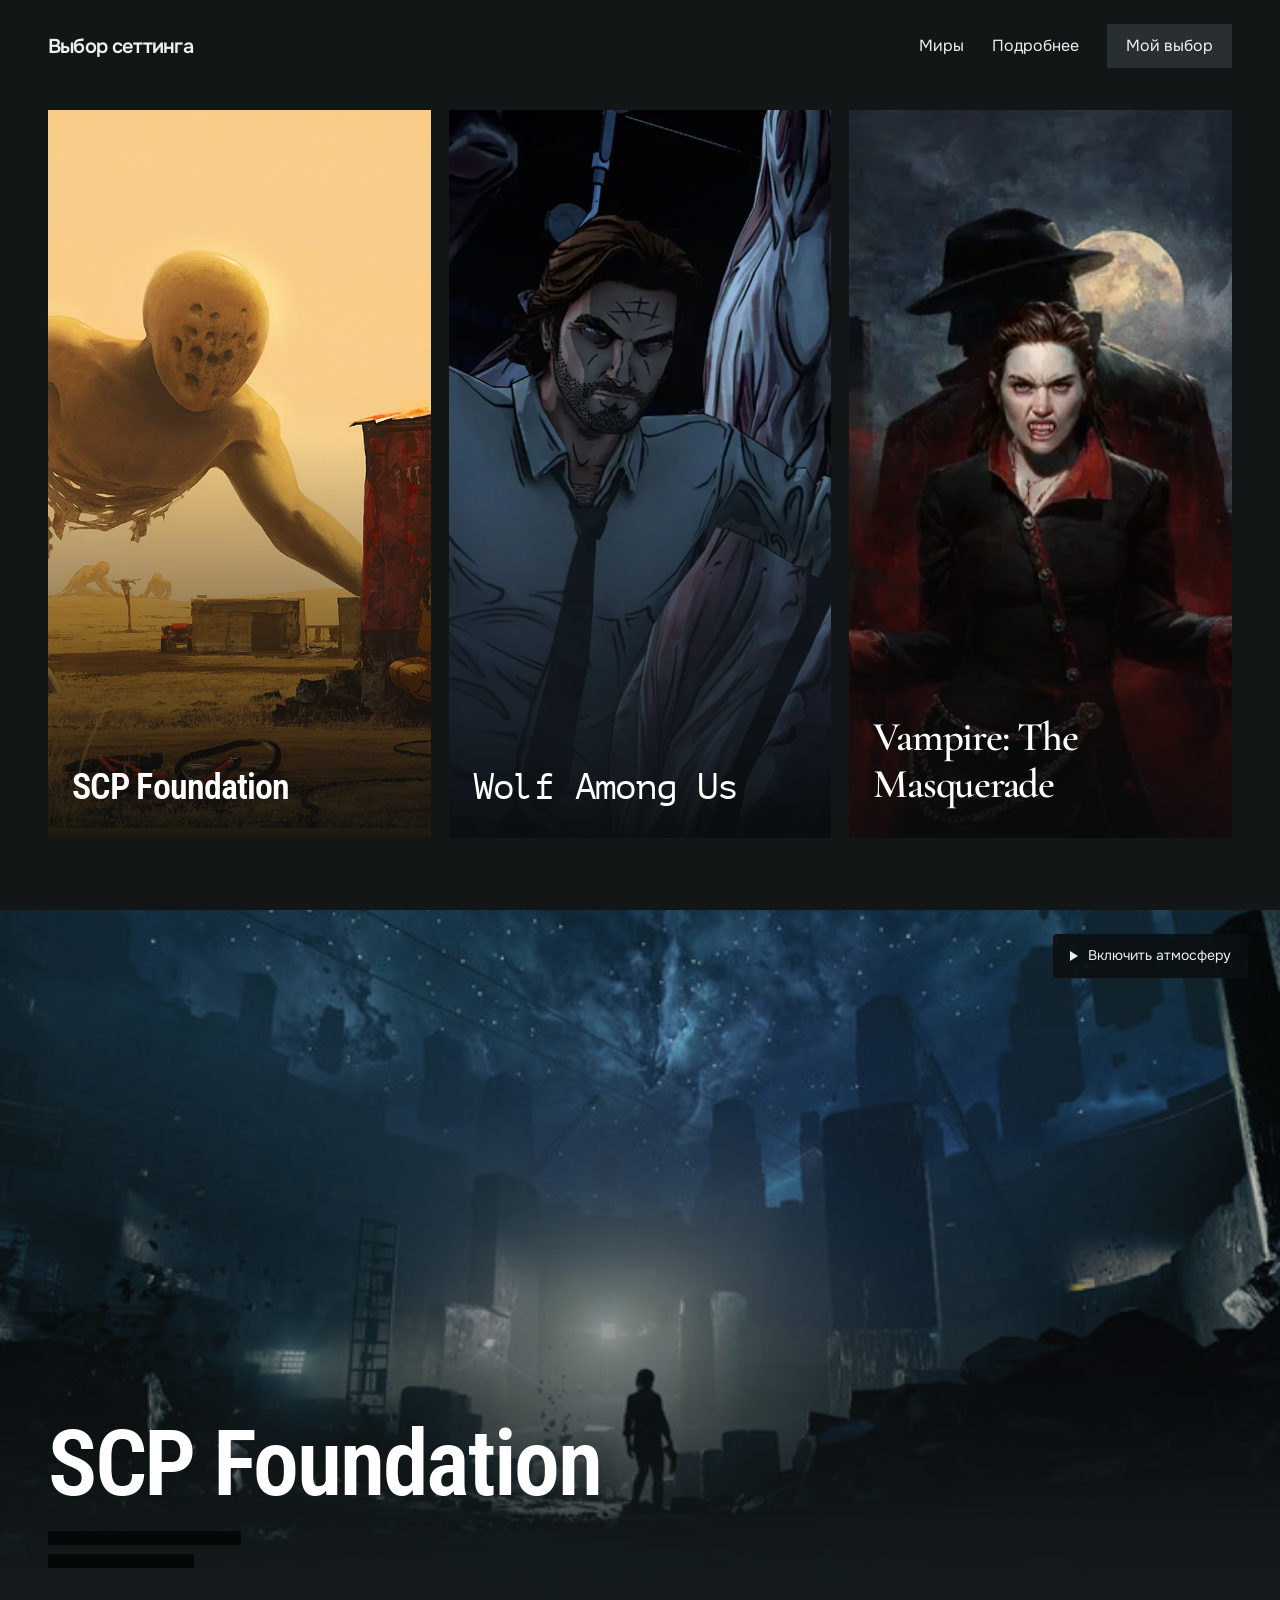
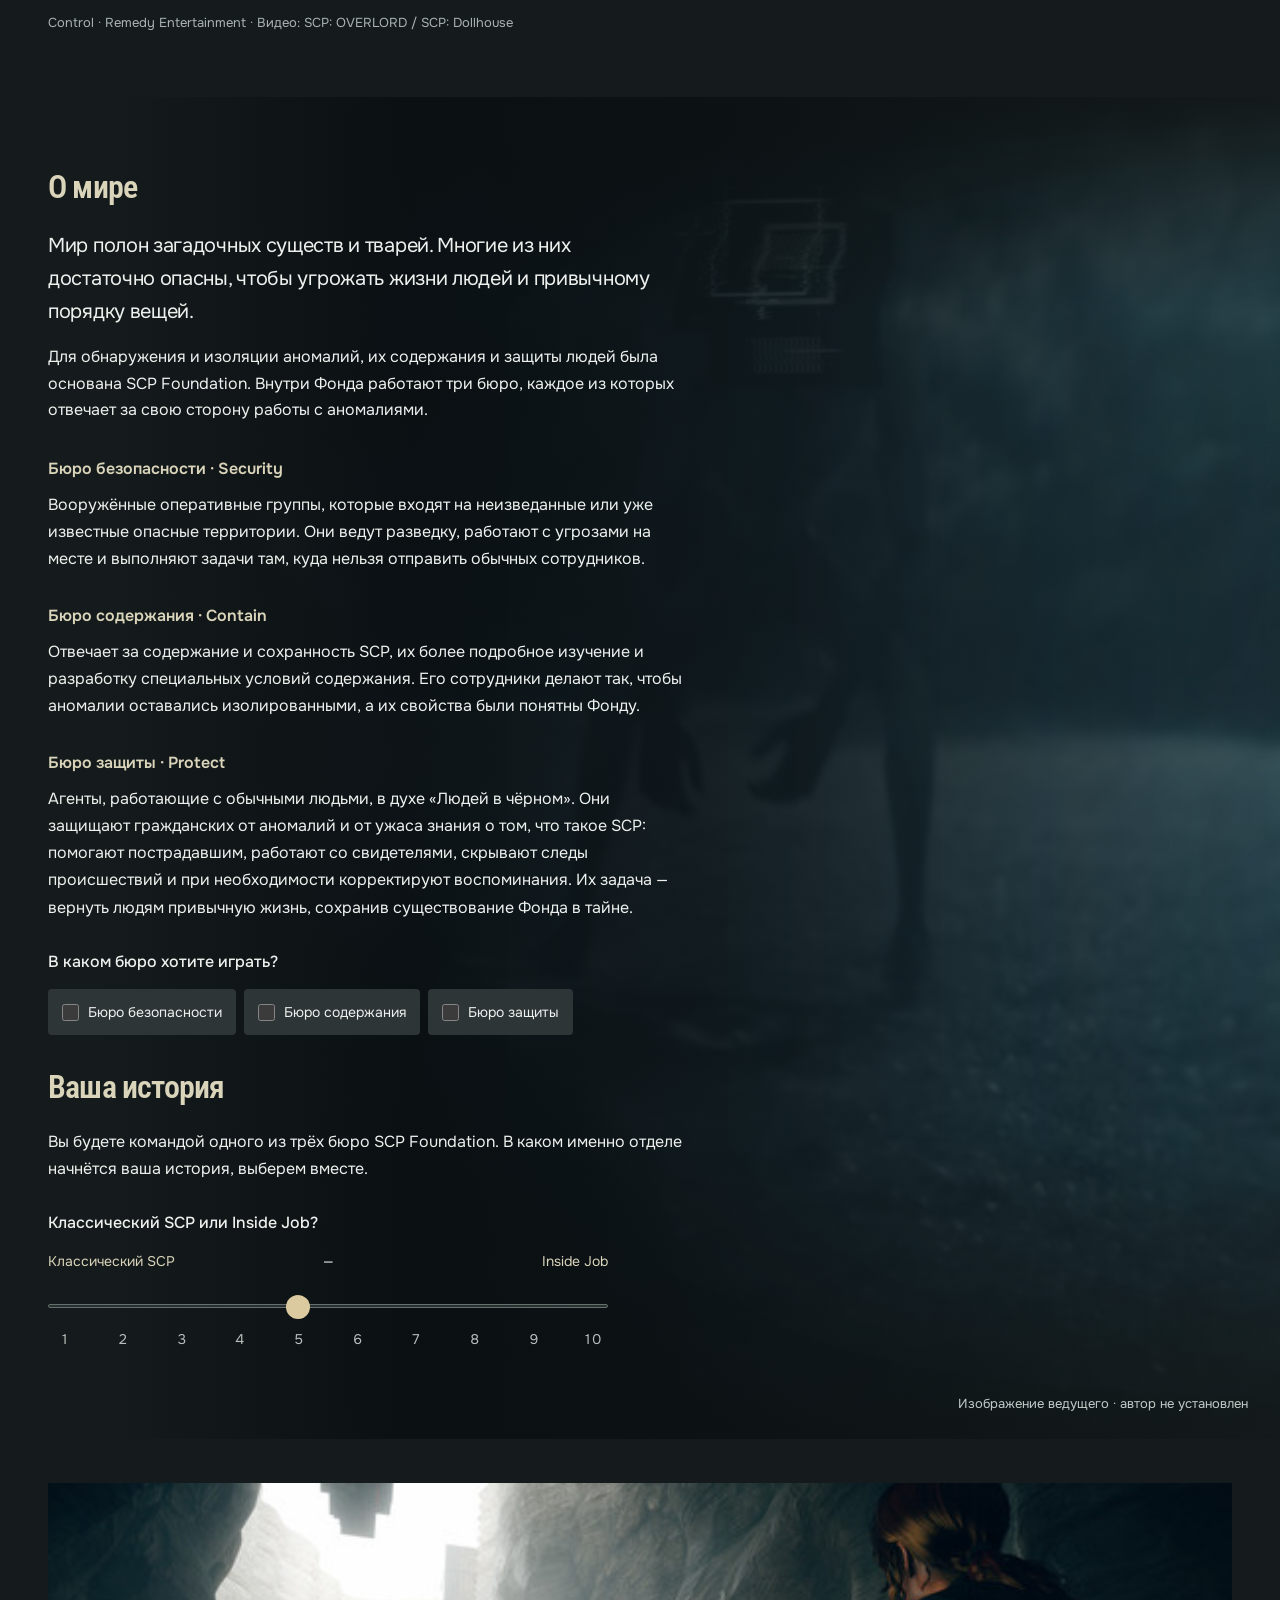
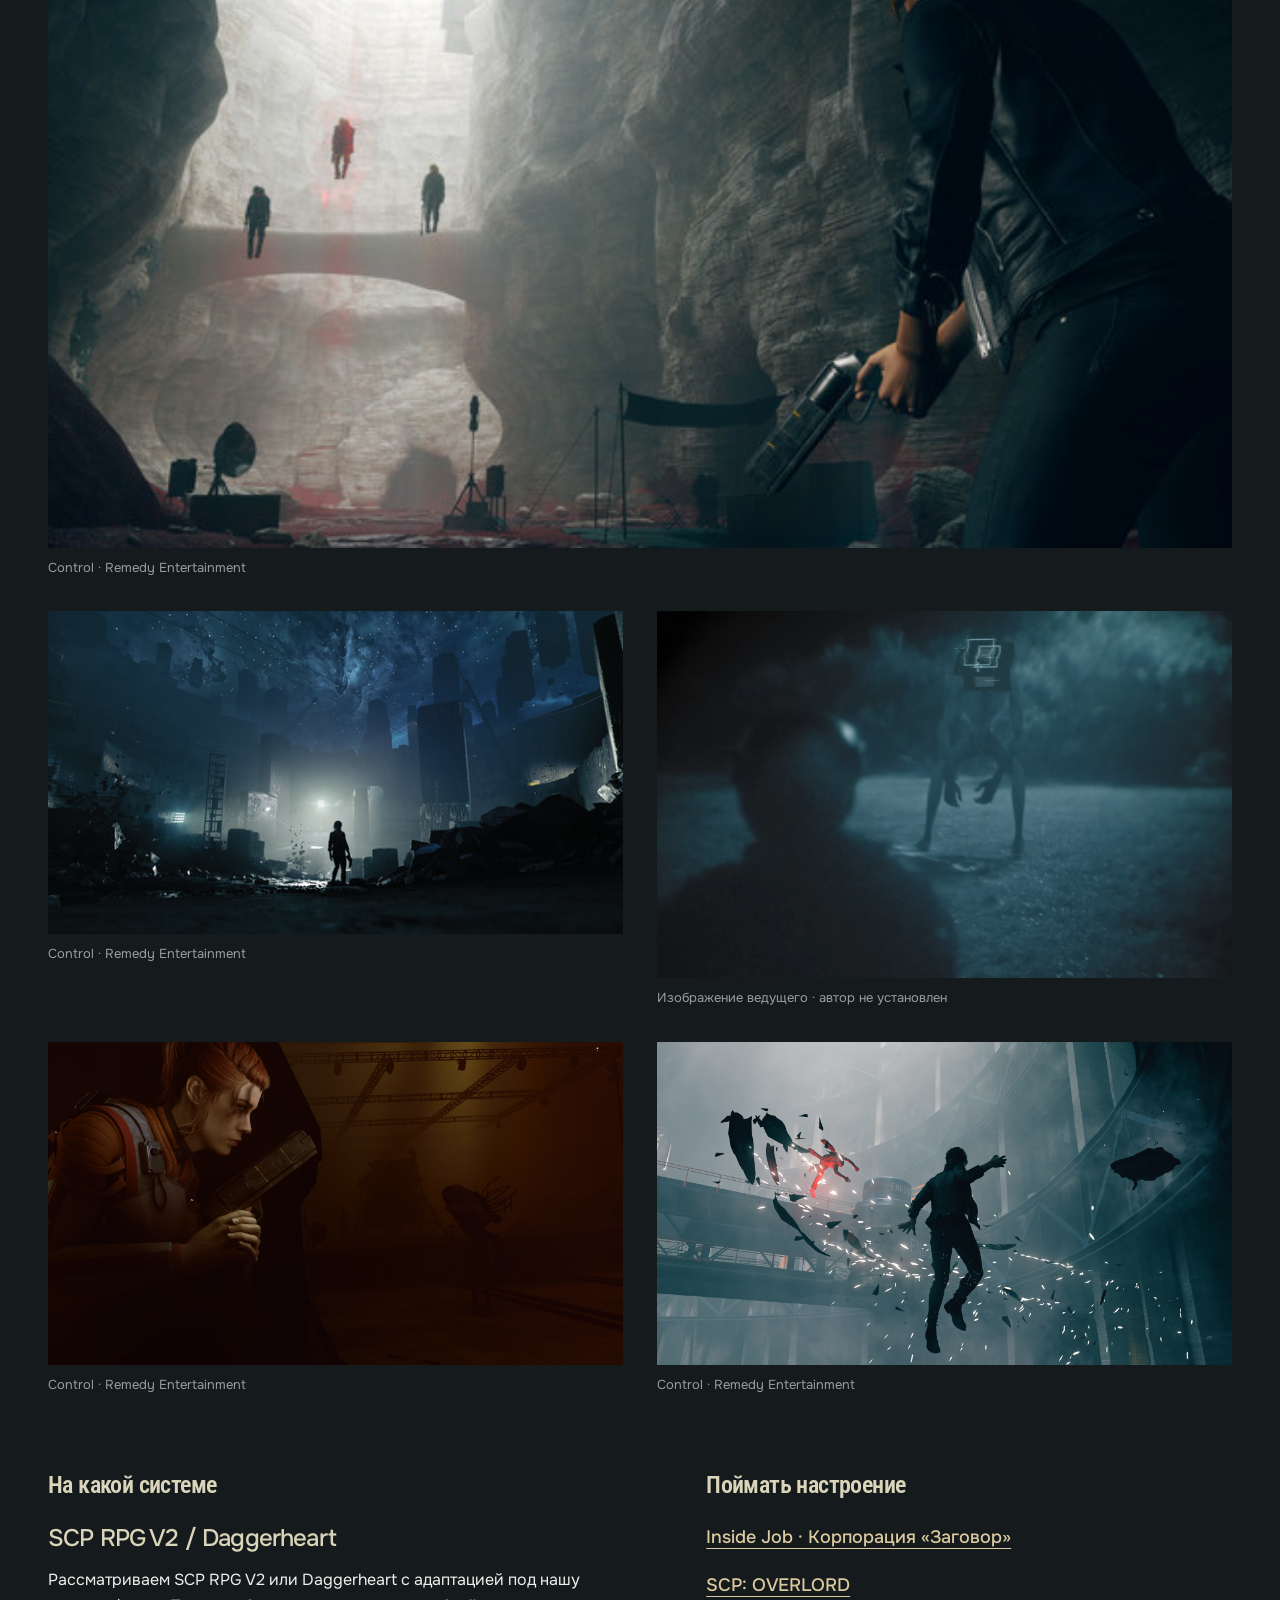
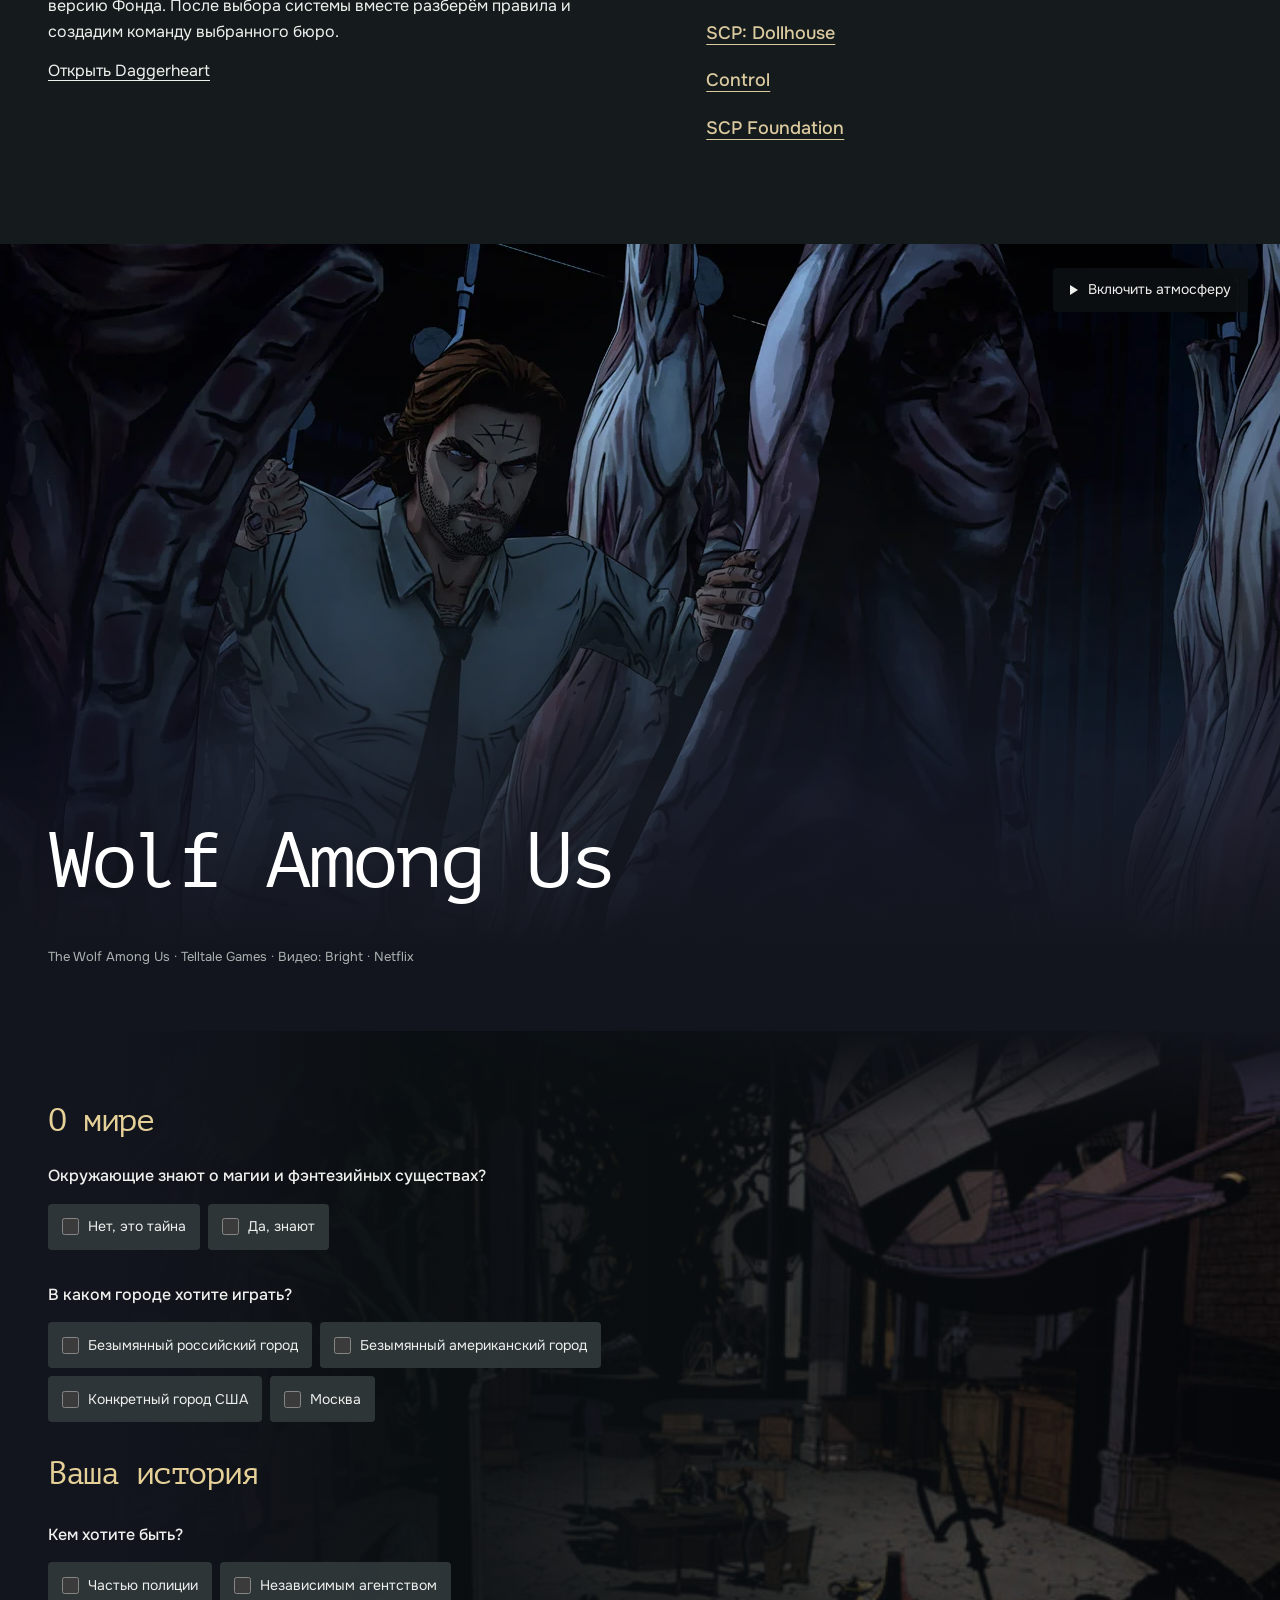
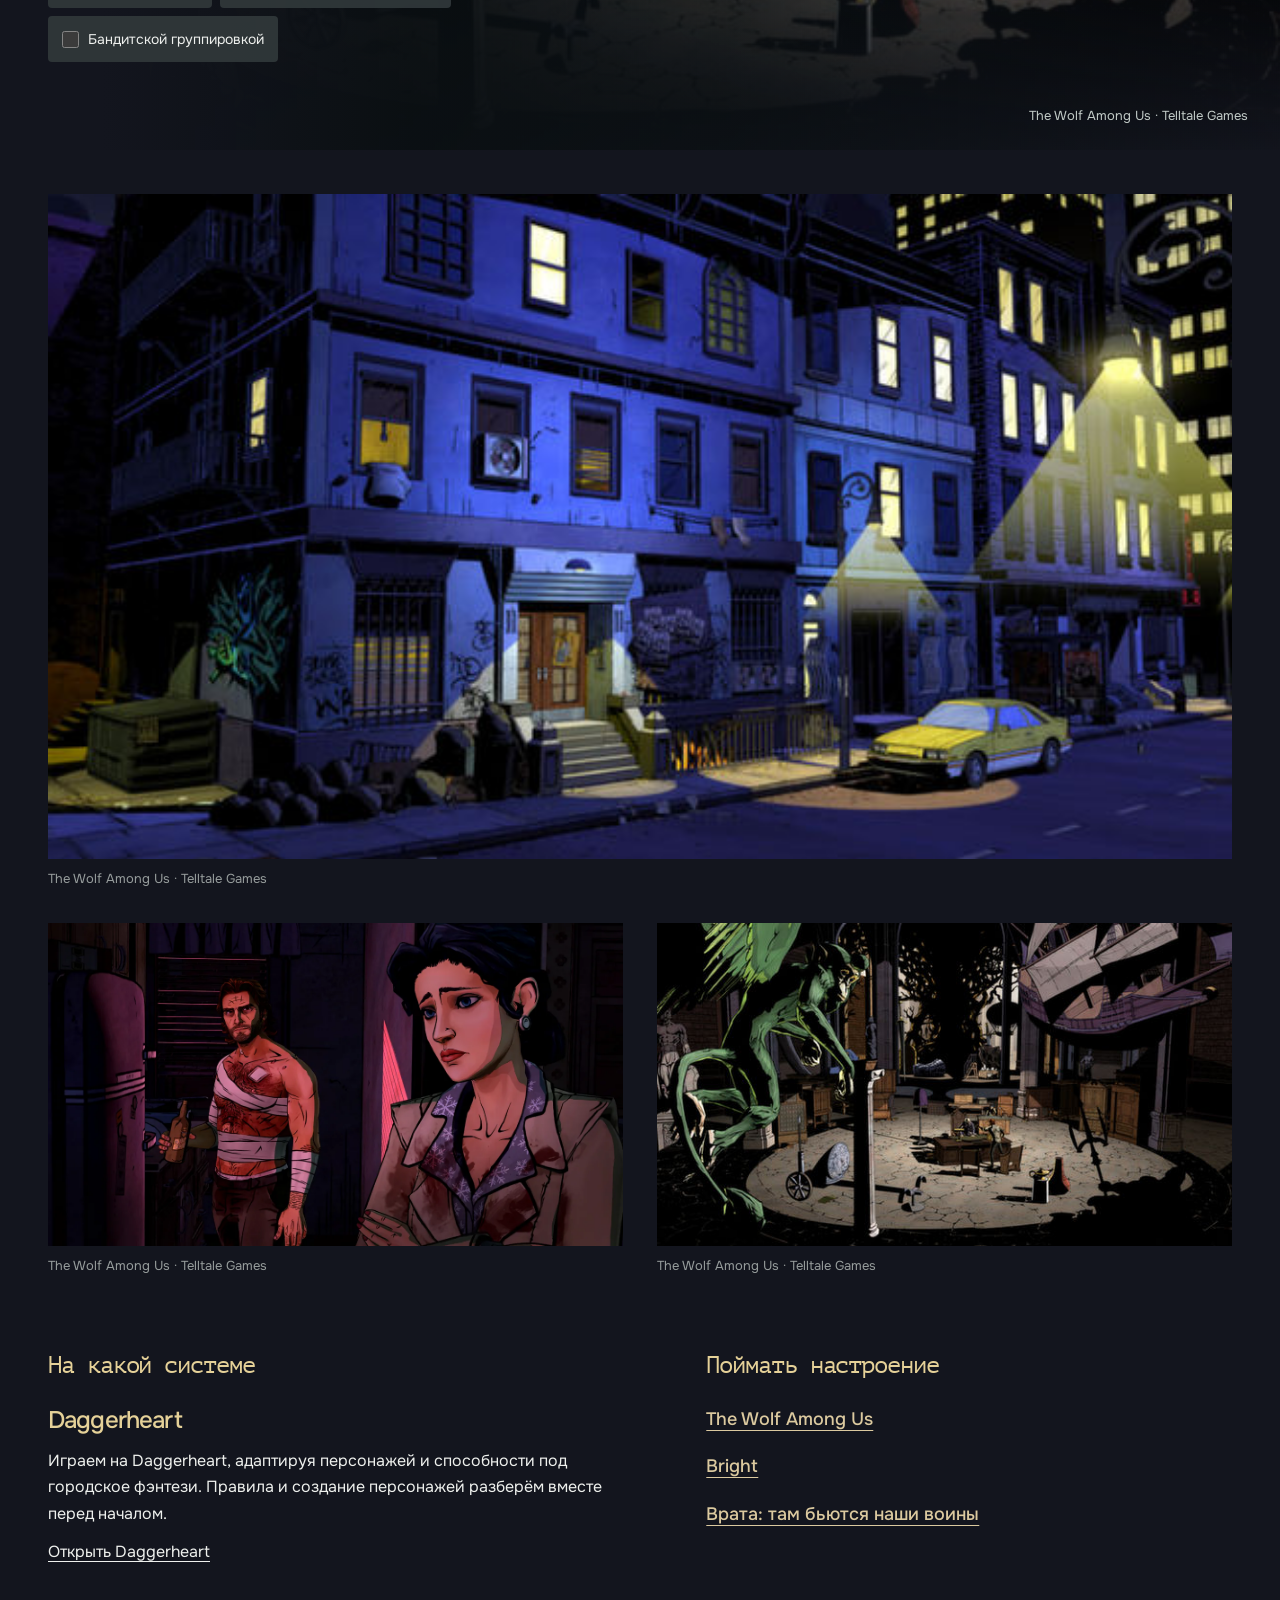
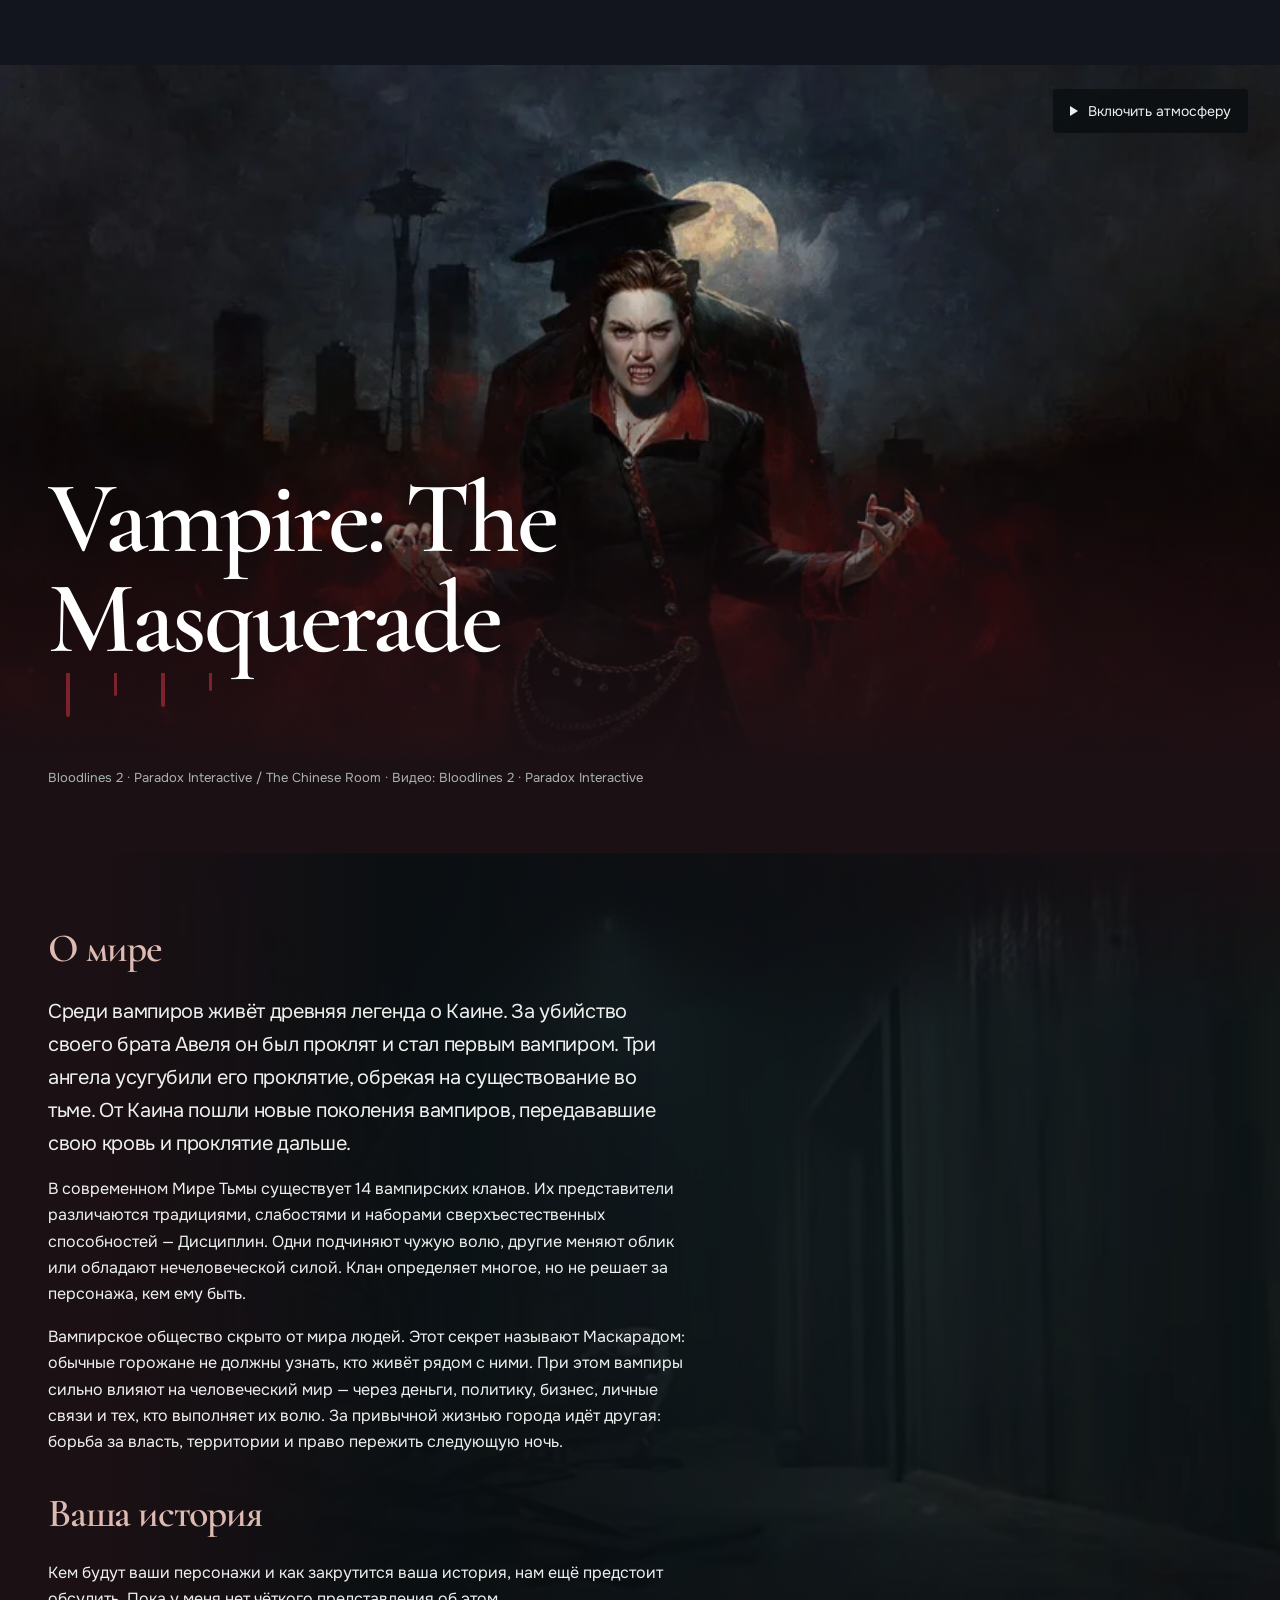
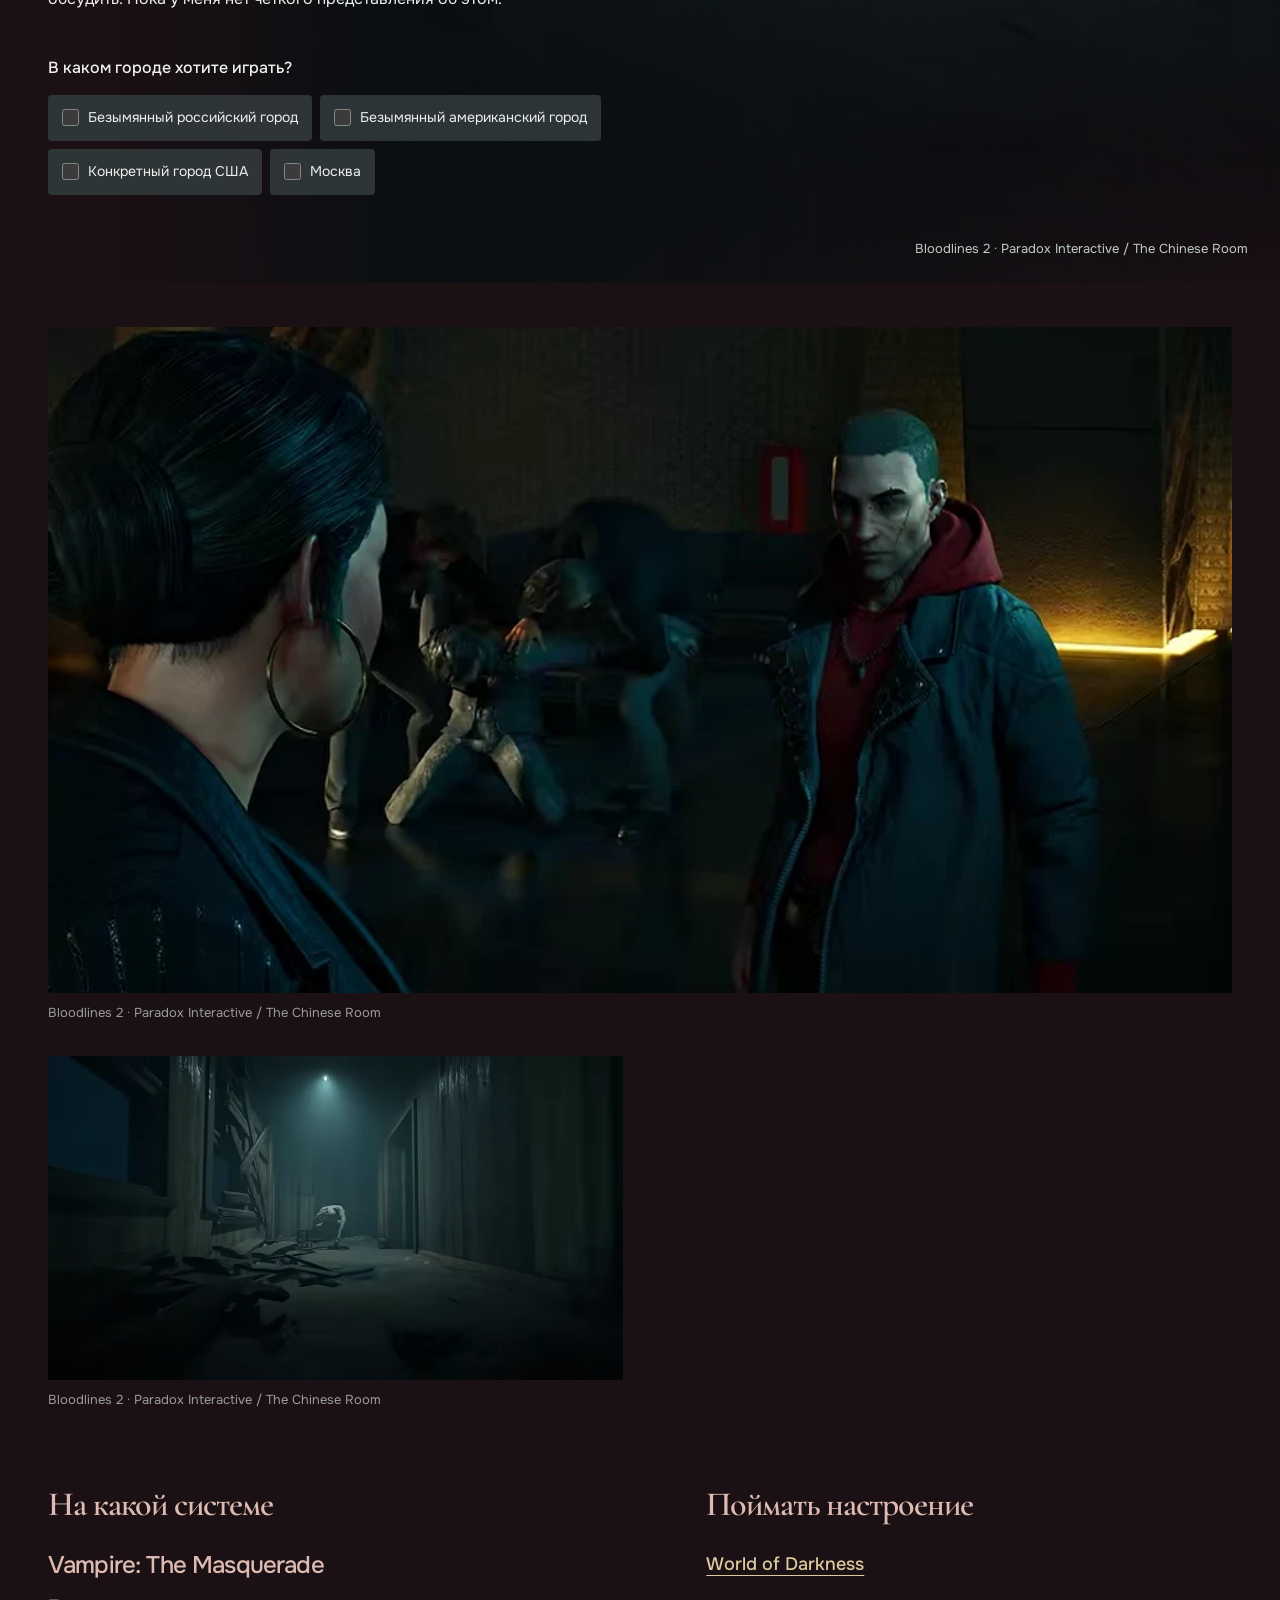
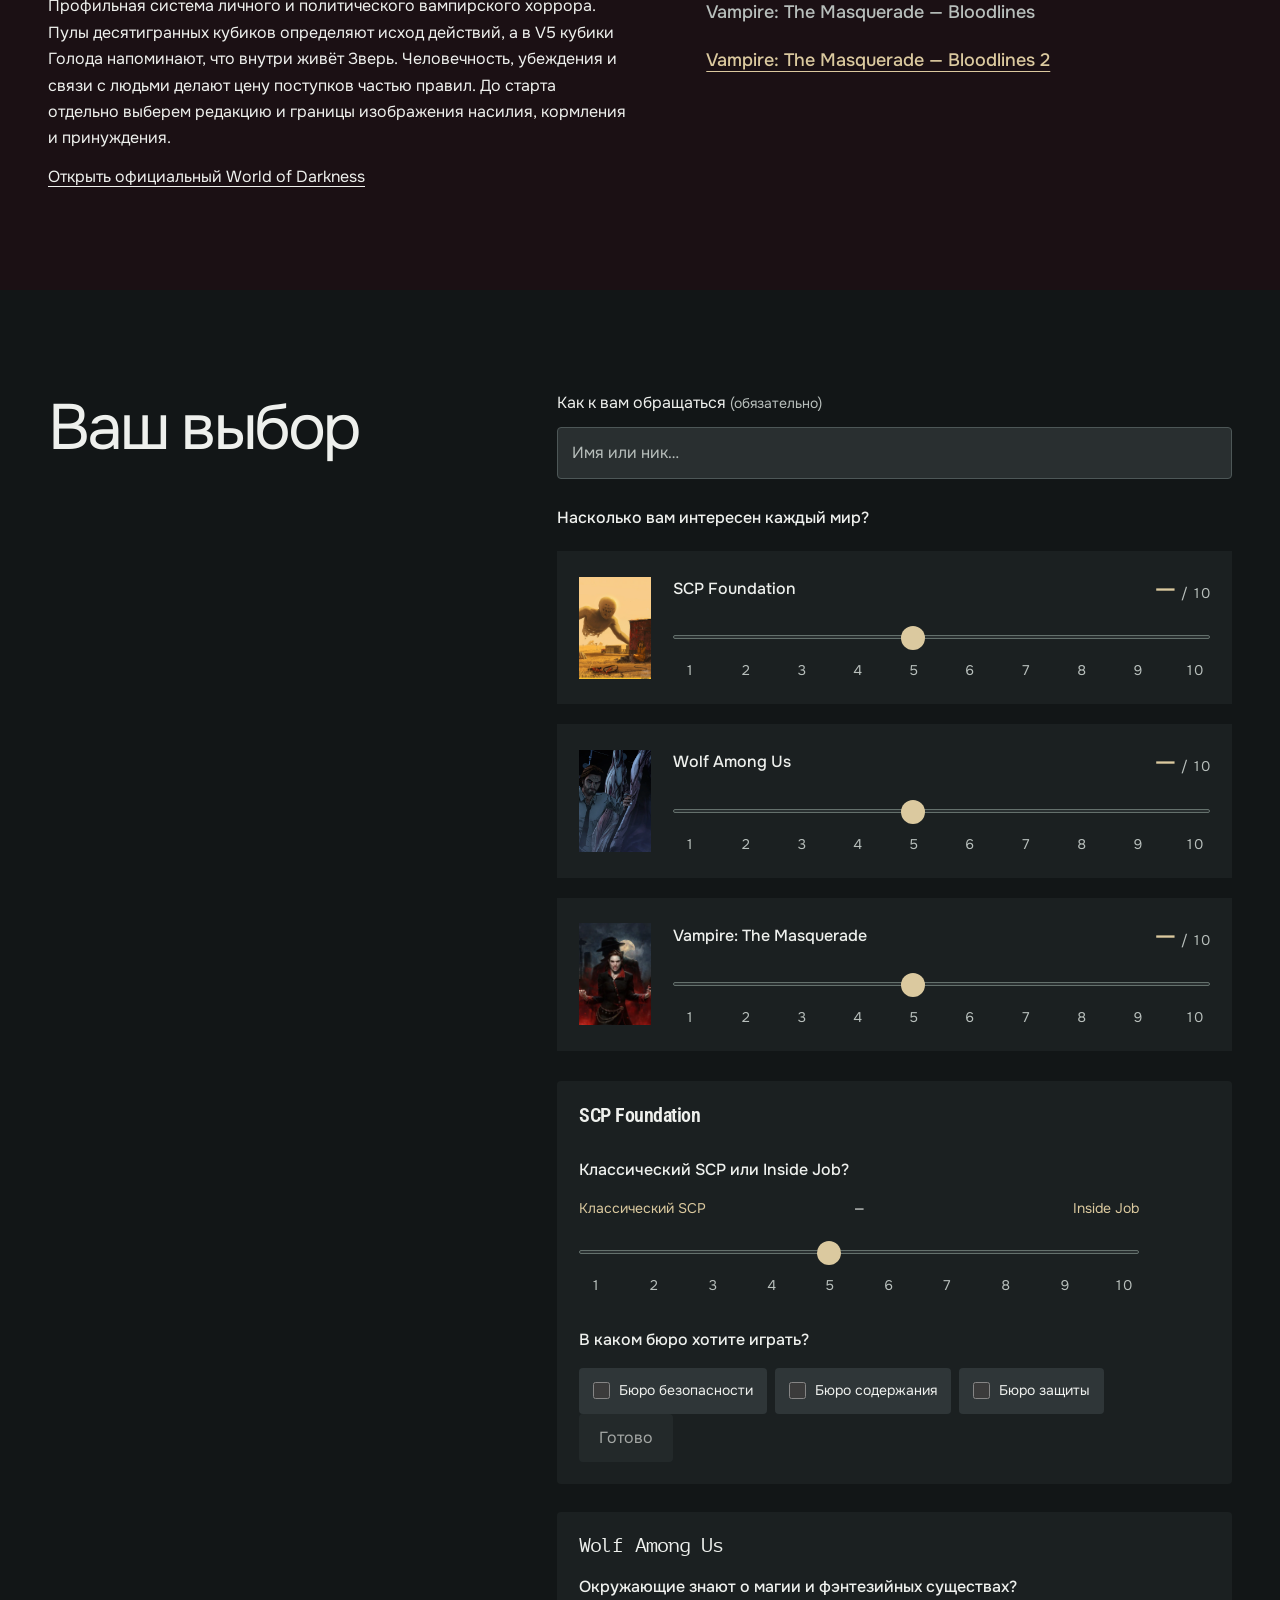
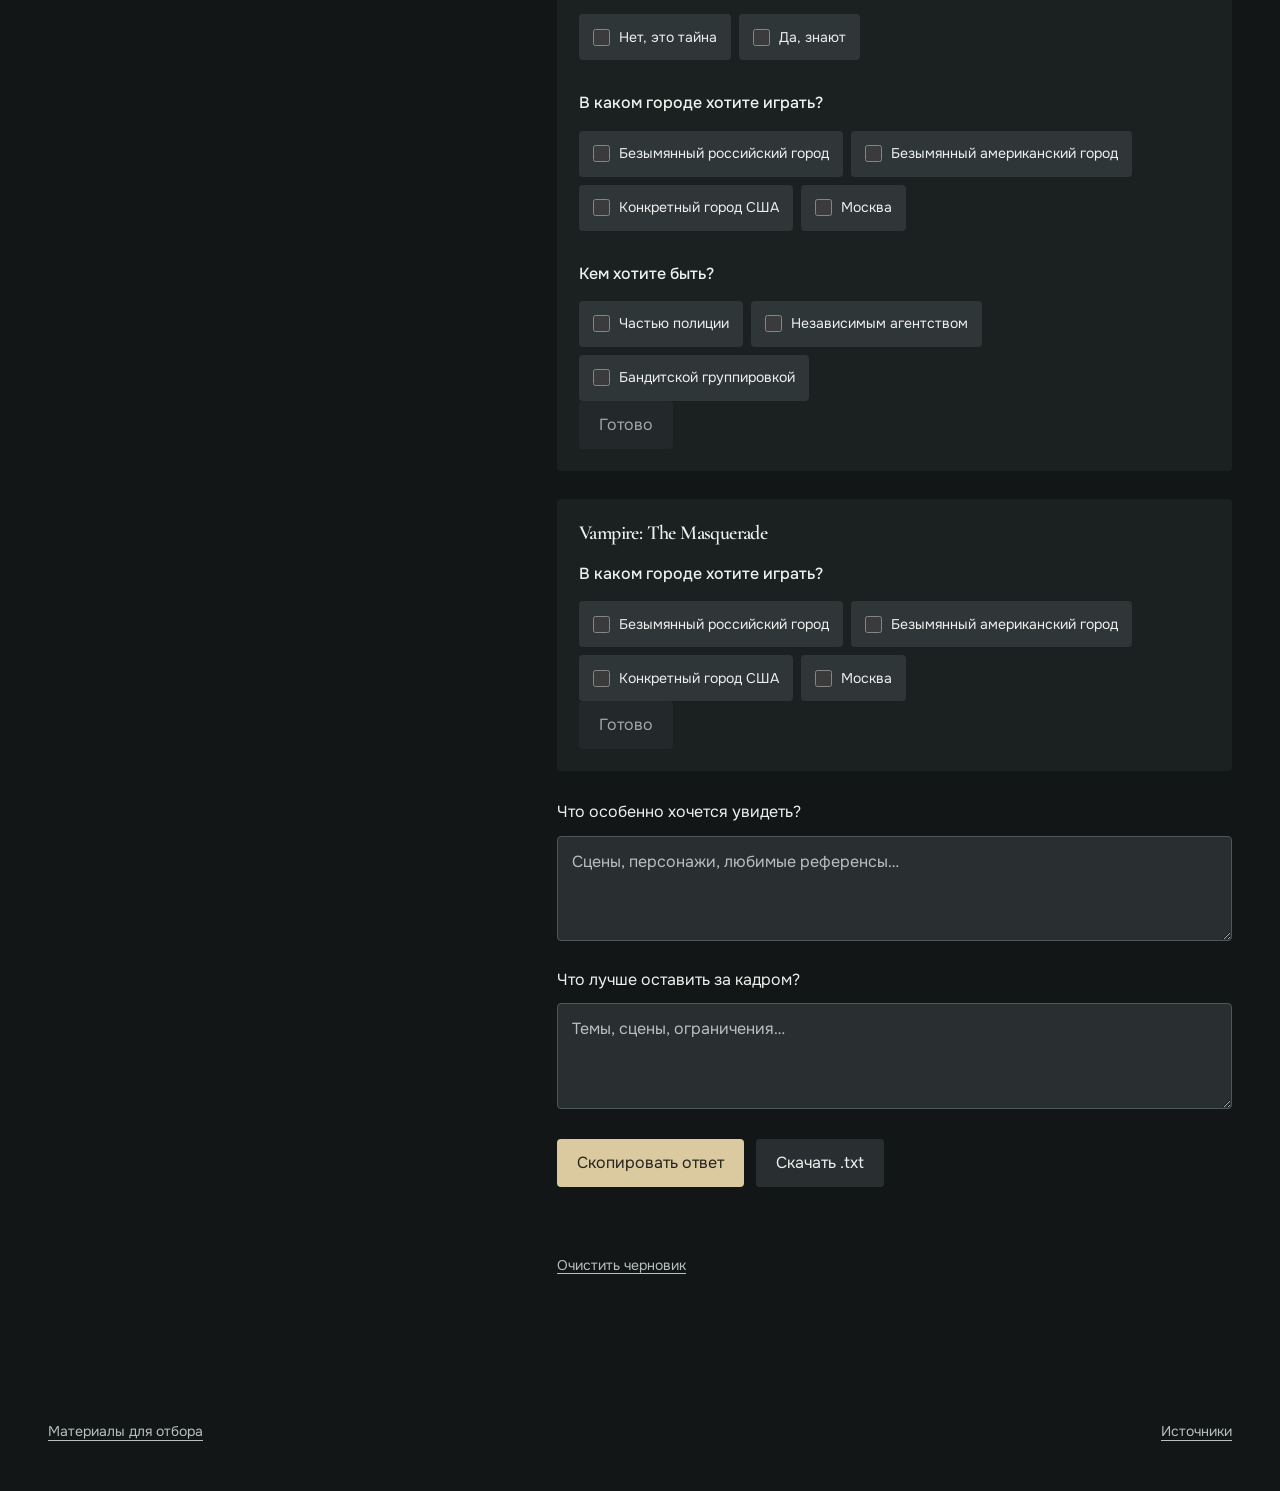
==== index.html @ e6361443 "Create immersive sequential setting pages with themed headings and SCP tone scale" ====
<!doctype html>
<html lang="ru">
<head>
  <meta charset="utf-8">
  <meta name="viewport" content="width=device-width, initial-scale=1">
  <meta name="theme-color" content="#121617">
  <meta name="description" content="Три мира для нашей следующей настольной ролевой игры. Прочитайте завязки, выберите атмосферу и расскажите, во что хочется сыграть.">
  <title>Выбор сеттинга — SCP, Wolf Among Us, Vampire</title>
  <link rel="icon" href="assets/favicon.svg" type="image/svg+xml">
  <link rel="stylesheet" href="styles.css?v=c5eba6a68e">
  <link rel="stylesheet" href="assets/fonts/settings-fonts.css?v=5baf0ed14a">
  <link rel="stylesheet" href="immersive.css?v=929808b8c0">
  <link rel="preload" href="assets/fonts/Onest-Variable.ttf" as="font" type="font/ttf" crossorigin>
  <script src="site.config.js?v=292b80ce52" defer></script>
  <script src="settings/anomalies/setting.js?v=91c4ccc2cb" defer></script>
  <script src="settings/urban-fantasy/setting.js?v=61e4d1903d" defer></script>
  <script src="settings/vampire/setting.js?v=78ae1b7093" defer></script>
  <script src="app.js?v=8b9facaf45" defer></script>
</head>
<body>
  <a class="skip-link" href="#main">К содержимому</a>
  <header class="site-header wrap">
    <a class="wordmark" href="#main" aria-label="Выбор сеттинга, в начало">Выбор сеттинга</a>
    <nav aria-label="Основная навигация">
      <a href="#worlds">Миры</a>
      <a href="#dossier">Подробнее</a>
      <a href="#vote" class="nav-action">Мой выбор</a>
    </nav>
  </header>

  <main id="main">
    <h1 id="page-title" class="sr-only">Выбор сеттинга</h1>

    <section id="worlds" class="worlds wrap" aria-label="Три мира на выбор">
      <div id="world-list" class="world-list"></div>
    </section>

    <section id="dossier" class="dossier-section" aria-label="Сеттинги">
      <div id="dossier-content"></div>
    </section>

    <section id="vote" class="vote-section wrap" aria-labelledby="vote-title">
      <div class="vote-intro">
        <h2 id="vote-title">Ваш выбор</h2>
      </div>
      <form id="feedback-form" class="feedback-form">
        <div class="field">
          <label for="player-name">Как к вам обращаться <span class="secondary">(обязательно)</span></label>
          <input id="player-name" name="playerName" autocomplete="nickname" maxlength="60" placeholder="Имя или ник…" required>
        </div>
        <fieldset class="ratings-fieldset">
          <legend>Насколько вам интересен каждый мир?</legend>
          <p id="scale-help" class="sr-only">От 1 — совсем не интересно, до 10 — очень хочу сыграть.</p>
          <div id="interest-list"></div>
        </fieldset>
        <section id="question-reminders" aria-label="Пропущенные вопросы о сеттингах"></section>
        <p id="questions-confirmation" class="sr-only" role="status" aria-live="polite" hidden></p>
        <div class="field">
          <label for="wishes">Что особенно хочется увидеть?</label>
          <textarea id="wishes" name="wishes" rows="3" maxlength="3000" placeholder="Сцены, персонажи, любимые референсы…"></textarea>
        </div>
        <div class="field">
          <label for="boundaries">Что лучше оставить за кадром?</label>
          <textarea id="boundaries" name="boundaries" rows="3" maxlength="3000" placeholder="Темы, сцены, ограничения…"></textarea>
        </div>
        <div class="form-actions">
          <button type="submit" class="button primary">Скопировать ответ</button>
          <button type="button" id="download-answer" class="button secondary-button">Скачать .txt</button>
        </div>
        <p id="form-status" class="form-status" role="status" aria-live="polite"></p>
        <details id="answer-fallback" hidden>
          <summary>Открыть текст ответа</summary>
          <label for="answer-text" class="field-help">Выделите текст и скопируйте вручную</label>
          <textarea id="answer-text" readonly rows="12"></textarea>
        </details>
        <div class="draft-controls">
          <span id="draft-status" class="sr-only">Черновик сохраняется на устройстве</span>
          <button id="clear-draft" type="button" class="text-button">Очистить черновик</button>
        </div>
      </form>
      <div id="external-form" class="external-form" hidden></div>
    </section>
    <noscript><p class="wrap">Для досье и анкеты нужен JavaScript. Откройте сайт с включённым JavaScript; тексты миров также доступны в папке settings.</p></noscript>
  </main>

  <footer class="site-footer wrap">
    <div><a href="materials.html">Материалы для отбора</a><a href="CREDITS.md">Источники</a></div>
  </footer>
</body>
</html>
---- styles.css ----
@font-face {
  font-family:Onest;
  src:url('assets/fonts/Onest-Variable.ttf') format('truetype');
  font-weight:100 900;
  font-display:swap
}
:root {
  color-scheme:dark;
  --bg:#121617;
  --surface:#1b2021;
  --field:#292f30;
  --ink:#eef0ed;
  --muted:#b8bfbc;
  --accent:#dbc99f;
  --accent-ink:#24241f;
  --ease-out:cubic-bezier(.23,1,.32,1);
  --t-press:140ms;
  --t-hover:180ms;
  --t-ui:240ms;
  font-family:Onest,'Segoe UI',sans-serif;
  font-synthesis:none;
  scroll-padding-top:24px
}
* {
  box-sizing:border-box
}
html {
  scroll-behavior:smooth
}
body {
  margin:0;
  color:var(--ink);
  background:var(--bg);
  font-size:16px;
  line-height:1.65
}
button,input,select,textarea {
  font:inherit;
  border-radius:4px
}
button,a,label,summary {
  touch-action:manipulation;
  -webkit-tap-highlight-color:transparent
}
a {
  color:inherit;
  text-underline-offset:.26em
}
button {
  cursor:pointer;
  color:inherit
}
button:disabled {
  cursor:default;
  opacity:.65
}
:focus-visible {
  outline:3px solid var(--accent);
  outline-offset:5px
}
[hidden] {
  display:none!important
}
.sr-only {
  position:absolute!important;
  width:1px!important;
  height:1px!important;
  min-height:0!important;
  padding:0!important;
  margin:-1px!important;
  overflow:hidden!important;
  clip-path:inset(50%);
  white-space:nowrap!important;
  border:0!important
}
::selection {
  color:var(--accent-ink);
  background:var(--accent)
}
.wrap {
  width:min(1280px,calc(100% - 96px));
  margin-inline:auto
}
.secondary,.field-help {
  color:var(--muted)
}
.skip-link {
  position:fixed;
  z-index:20;
  top:12px;
  left:12px;
  padding:12px 20px;
  background:var(--accent);
  color:var(--accent-ink);
  transform:translateY(-160%)
}
.skip-link:focus {
  transform:none
}
.site-header {
  display:flex;
  align-items:center;
  justify-content:space-between;
  gap:28px;
  padding-block:24px
}
.wordmark {
  display:inline-flex;
  align-items:center;
  gap:13px;
  font-size:20px;
  font-weight:600;
  letter-spacing:-.04em;
  text-decoration:none;
  white-space:nowrap
}
.brand-mark {
  width:20px;
  height:24px;
  background:var(--accent);
  clip-path:polygon(0 0,33% 0,33% 65%,66% 0,100% 0,100% 100%,66% 100%,66% 35%,33% 100%,0 100%)
}
nav {
  display:flex;
  align-items:center;
  gap:28px
}
nav a {
  text-decoration:none;
  min-height:44px;
  display:flex;
  align-items:center
}
.nav-action {
  padding-inline:19px;
  background:var(--field)
}
h1,h2,h3,h4,p {
  margin:0
}
h1,h2,h3,h4 {
  font-weight:500;
  letter-spacing:-.045em;
  text-wrap:balance
}
p,li,dd {
  overflow-wrap:anywhere;
  text-wrap:pretty
}
h1 {
  font-size:clamp(52px,6.6vw,96px);
  line-height:1.02;
  font-weight:400
}
h2,h3 {
  font-size:36px;
  line-height:1.2
}
h4 {
  font-size:20px;
  line-height:1.3
}
.intro {
  padding-block:58px 52px;
  display:grid;
  grid-template-columns:1.65fr 1fr;
  gap:60px;
  align-items:center
}
.intro-side {
  max-width:330px;
  justify-self:end
}
.intro-side>p:first-child {
  font-size:20px;
  line-height:1.5
}
.intro-side .secondary {
  margin-top:16px
}
.text-link {
  display:inline-block;
  color:var(--accent);
  margin-top:18px
}
.world-list {
  display:grid;
  grid-template-columns:repeat(3,minmax(0,1fr));
  gap:24px
}
.worlds {
  padding-block:28px 72px
}
.world {
  min-width:0
}
.world-open {
  display:block;
  text-decoration:none
}
.world-image {
  position:relative;
  aspect-ratio:4/5;
  overflow:hidden;
  background:var(--surface)
}
.world-image img {
  display:block;
  width:100%;
  height:100%;
  object-fit:cover;
  transition:transform 700ms var(--ease-out)
}
.world-caption {
  position:relative;
  margin-top:-38px;
  padding:0 16px
}
.world-title {
  font-size:30px;
  line-height:1.4;
  letter-spacing:-.04em;
  min-height:0
}
.world-title span {
  padding:7px 10px 9px;
  background:var(--bg);
  box-decoration-break:clone;
  -webkit-box-decoration-break:clone
}
.world-open[aria-current=true] .world-title span {
  color:var(--accent)
}
.world-caption p {
  margin-top:10px;
  color:var(--muted);
  line-height:1.55
}
.world-genre {
  display:block;
  font-size:14px;
  color:var(--accent);
  margin-top:15px
}
.worlds-note {
  padding-block:34px 88px;
  font-size:14px;
  color:var(--muted)
}
.dossier-section {
  background:var(--surface);
  padding-block:64px 80px
}
.dossier-title-row {
  display:flex;
  justify-content:space-between;
  align-items:end;
  gap:28px;
  margin-bottom:24px
}
.dossier-title-row h2 {
  max-width:24ch;
  font-size:clamp(40px,5vw,72px);
  font-weight:400;
  line-height:1.05
}
.dossier-title-row>span {
  color:var(--muted);
  font-size:14px;
  flex-shrink:0
}
.dossier-visual {
  position:relative;
  width:100%;
  aspect-ratio:2.4;
  overflow:hidden;
  background:var(--bg)
}
.dossier-art {
  display:block;
  width:100%;
  height:100%;
  object-fit:cover
}
.atmosphere-video {
  position:absolute;
  inset:0;
  width:100%;
  height:100%;
  object-fit:cover;
  opacity:0;
  transition:opacity 500ms ease
}
.atmosphere-video.is-playing {
  opacity:1
}
.video-toggle {
  position:absolute;
  bottom:18px;
  right:18px;
  padding:10px 17px;
  background:var(--bg);
  border:0;
  min-height:44px;
  font-size:14px
}
.art-caption {
  margin-top:10px;
  font-size:14px;
  color:var(--muted)
}
.art-open {
  display:block
}
.art-caption a {
  text-decoration:none
}
.dossier-chapters {
  margin-top:64px
}
.world-chapter {
  max-width:760px
}
.world-chapter > section {
  min-width:0
}
.chapter-art {
  margin:0;
  min-width:0
}
.chapter-gallery {
  display:grid;
  grid-template-columns:1fr;
  gap:30px;
  position:sticky;
  top:32px;
  align-self:start;
  margin-top:0
}
.additional-art {
  display:grid;
  grid-template-columns:repeat(3,minmax(0,1fr));
  gap:24px;
  margin-top:48px
}
.chapter-art img {
  display:block;
  width:100%;
  height:auto;
  object-fit:contain
}
.chapter-art figcaption {
  margin-top:10px;
  font-size:14px;
  line-height:1.5;
  color:var(--muted)
}
.chapter-art a {
  text-decoration:none
}
.story-chapter {
  margin-top:48px
}
.bureau-inline {
  margin-top:28px
}
.question-reminder {
  margin-bottom:28px;
  padding:22px;
  background:var(--surface);
  border-radius:4px
}
.question-reminder h3 {
  margin-bottom:16px;
  font-size:20px
}
.questions-confirmation {
  margin-bottom:26px;
  color:var(--muted);
  font-size:14px
}
.dossier-block+.dossier-block {
  margin-top:32px
}
.dossier-block h3 {
  margin-bottom:22px;
  font-size:24px;
  line-height:1.25
}
.dossier-block p+p {
  margin-top:16px
}
.bureau-list {
  margin:25px 0 0;
  display:grid;
  gap:28px
}
.bureau-list>div {
  padding:0
}
.bureau-list dt {
  font-weight:500
}
.bureau-list dd {
  margin:5px 0 0;
  color:var(--ink);
  line-height:1.7
}
.preferences {
  margin-top:42px;
  max-width:65ch
}
.preferences>p {
  margin-top:10px;
  margin-bottom:25px;
  color:var(--muted);
  font-size:14px
}
fieldset {
  min-width:0;
  margin:0;
  padding:0;
  border:0
}
legend {
  padding:0
}
.choice-group+.choice-group {
  margin-top:30px
}
.choice-help {
  font-size:14px;
  color:var(--muted);
  margin-bottom:14px
}
.choice-group legend {
  font-weight:500;
  margin-bottom:14px
}
.choice-options {
  display:flex;
  gap:8px;
  flex-wrap:wrap
}
.choice-label {
  display:flex;
  gap:9px;
  align-items:center;
  min-height:46px;
  padding:11px 14px;
  border-radius:4px;
  background:var(--field);
  cursor:pointer;
  font-size:14px;
  transition:transform var(--t-press) var(--ease-out)
}
.choice-label:has(input:checked) {
  background:var(--accent);
  color:var(--accent-ink)
}
.choice-label:has(:focus-visible) {
  outline:3px solid var(--accent);
  outline-offset:3px
}
.choice-label input:focus-visible {
  outline:none
}
input[type=radio],input[type=checkbox] {
  width:17px;
  height:17px;
  margin:0;
  accent-color:#796646;
  flex-shrink:0
}
.choice-note {
  color:var(--muted);
  font-size:14px;
  margin-top:10px;
  min-height:1.65em
}
.dossier-end {
  display:grid;
  grid-template-columns:1.1fr 1fr;
  gap:72px;
  padding:0;
  margin-top:72px
}
.dossier-end h3 {
  font-size:24px;
  margin-bottom:24px
}
.dossier-end p {
  margin-top:12px
}
.dossier-end strong {
  display:block;
  font-size:24px;
  letter-spacing:-.035em;
  font-weight:500;
  line-height:1.3
}
.ref-list {
  list-style:none;
  margin:0;
  padding:0
}
.ref-list li+li {
  margin-top:18px
}
.ref-list a {
  color:var(--accent)
}
.ref-list span {
  display:block;
  margin-top:4px;
  color:var(--muted);
  font-size:14px
}
.materials {
  margin-top:32px
}
.material-image {
  margin:24px 0 0
}
.material-image img {
  display:block;
  width:100%;
  height:auto
}
.material-image figcaption {
  margin-top:8px;
  font-size:14px;
  color:var(--muted)
}
.materials video {
  width:100%;
  max-height:480px;
  margin-top:18px
}
.material-text {
  white-space:pre-line;
  margin-top:24px
}
.vote-section {
  padding-block:100px 90px;
  display:grid;
  grid-template-columns:1fr 1.65fr;
  gap:100px;
  align-items:start
}
.vote-intro {
  align-self:start
}
.vote-intro h2 {
  font-size:clamp(44px,5vw,64px);
  font-weight:400
}
.vote-intro>p {
  margin-top:20px
}
.vote-intro .secondary {
  font-size:14px
}
.delivery-note {
  color:var(--muted);
  font-size:14px;
  max-width:30ch
}
.feedback-form {
  min-width:0
}
.field {
  margin-bottom:26px
}
.field>label {
  display:block;
  margin-bottom:10px
}
.field .secondary {
  font-size:14px
}
input:not([type=radio]):not([type=checkbox]):not([type=range]),select,textarea {
  width:100%;
  min-height:48px;
  padding:12px 14px;
  border:1px solid #4d5757;
  color:var(--ink);
  background:var(--field)
}
input::placeholder,textarea::placeholder {
  color:var(--muted);
  opacity:1
}
textarea {
  display:block;
  resize:vertical
}
select {
  appearance:none;
  padding-right:45px;
  background-image:url("data:image/svg+xml,%3Csvg xmlns='http://www.w3.org/2000/svg' width='16' height='10'%3E%3Cpath d='m2 2 6 6 6-6' fill='none' stroke='%23edf0ef' stroke-width='2'/%3E%3C/svg%3E");
  background-position:right 16px center;
  background-repeat:no-repeat
}
.field-help {
  margin-top:9px;
  font-size:14px
}
.ratings-fieldset {
  margin-bottom:30px
}
.ratings-fieldset>legend {
  font-weight:500
}
.rating-row {
  display:grid;
  grid-template-columns:72px minmax(0,1fr);
  gap:22px;
  align-items:center;
  margin-top:20px;
  padding:22px;
  background:var(--surface);
  border-radius:0
}
.rating-heading {
  display:flex;
  align-items:center;
  justify-content:space-between;
  gap:15px
}
.rating-heading label {
  font-weight:500;
  line-height:1.4
}
.rating-heading>span {
  white-space:nowrap;
  font-size:14px;
  color:var(--muted);
  font-variant-numeric:tabular-nums
}
.rating-heading output {
  color:var(--accent);
  font-size:20px
}
input[type=range] {
  appearance:none;
  -webkit-appearance:none;
  display:block;
  width:100%;
  height:44px;
  margin:10px 0 0;
  background:transparent;
  cursor:pointer;
  padding:0
}
input[type=range]::-webkit-slider-runnable-track {
  height:4px;
  border-radius:4px;
  background:#64706c
}
input[type=range]::-webkit-slider-thumb {
  appearance:none;
  -webkit-appearance:none;
  width:24px;
  height:24px;
  margin-top:-10px;
  border-radius:50%;
  background:var(--accent);
  border:0
}
input[type=range]::-moz-range-track {
  height:4px;
  border-radius:4px;
  background:#64706c
}
input[type=range]::-moz-range-thumb {
  width:24px;
  height:24px;
  border:0;
  border-radius:50%;
  background:var(--accent)
}
.scale-ticks {
  display:flex;
  justify-content:space-between;
  color:var(--muted);
  font-size:14px;
  padding-inline:7px;
  font-variant-numeric:tabular-nums
}
.scale-ticks span {
  width:2ch;
  text-align:center
}
.form-actions {
  display:flex;
  gap:12px;
  flex-wrap:wrap;
  margin-top:30px
}
.button {
  display:inline-flex;
  align-items:center;
  justify-content:center;
  min-height:48px;
  padding:12px 20px;
  border:0;
  border-radius:4px;
  text-decoration:none;
  line-height:1.5;
  transition:transform var(--t-press) var(--ease-out),opacity var(--t-hover) ease
}
.primary {
  background:var(--accent);
  color:var(--accent-ink)
}
.secondary-button {
  background:var(--field);
  color:var(--ink)
}
.button:active,.choice-label:active {
  transform:translateY(1px)
}
.form-status {
  color:var(--accent);
  font-size:14px;
  margin-top:16px;
  min-height:1.65em
}
.draft-controls {
  display:flex;
  justify-content:space-between;
  gap:14px;
  flex-wrap:wrap;
  align-items:baseline;
  font-size:14px;
  color:var(--muted);
  margin-top:18px
}
.text-button {
  background:none;
  border:0;
  padding:8px 0;
  min-height:44px;
  text-decoration:underline;
  text-underline-offset:.2em
}
summary {
  cursor:pointer
}
#answer-fallback {
  margin-top:16px
}
#answer-fallback textarea {
  margin-top:12px
}
.external-form {
  grid-column:2;
  padding:24px;
  background:var(--surface)
}
.external-form p {
  margin-bottom:16px
}
.site-footer {
  padding-block:18px 48px
}
.site-footer>p {
  max-width:24ch;
  font-size:clamp(28px,3.5vw,44px);
  letter-spacing:-.04em;
  line-height:1.2;
  text-wrap:balance
}
.site-footer>div {
  display:flex;
  flex-wrap:wrap;
  justify-content:space-between;
  gap:16px;
  margin-top:24px;
  color:var(--muted);
  font-size:14px
}
.reference-intro {
  padding-block:45px 30px;
  max-width:850px
}
.reference-intro h1 {
  font-size:52px
}
.reference-intro p {
  margin-top:20px;
  max-width:65ch;
  color:var(--muted)
}
.reference-controls {
  display:flex;
  justify-content:space-between;
  flex-wrap:wrap;
  align-items:center;
  gap:18px;
  padding-block:20px 30px
}
.reference-controls label {
  display:block;
  font-size:14px;
  margin-bottom:8px
}
.reference-controls>div {
  min-width:230px
}
.reference-grid {
  display:grid;
  grid-template-columns:repeat(3,minmax(0,1fr));
  gap:40px 24px;
  padding-bottom:45px
}
.reference-card {
  min-width:0
}
.reference-preview {
  aspect-ratio:16/10;
  background:var(--surface);
  overflow:hidden
}
.reference-preview img,.reference-preview video {
  display:block;
  width:100%;
  height:100%;
  object-fit:cover
}
.reference-card h2 {
  font-size:20px;
  margin-top:16px;
  line-height:1.35
}
.reference-card .ref-meta {
  color:var(--accent);
  font-size:14px;
  margin-top:9px
}
.reference-card .ref-description {
  color:var(--muted);
  font-size:14px;
  margin-top:10px
}
.reference-card a {
  display:inline-block;
  font-size:14px;
  margin-top:12px;
  color:var(--accent)
}
.reference-card .choice-label {
  margin-top:16px;
  display:inline-flex
}
.selection-bar {
  position:sticky;
  z-index:5;
  bottom:0;
  background:var(--surface);
  padding-block:18px
}
.selection-bar>div {
  display:flex;
  align-items:center;
  justify-content:space-between;
  gap:18px;
  flex-wrap:wrap
}
.selection-bar p {
  font-size:14px
}
.selection-bar #selection-status {
  color:var(--accent)
}
.selection-fallback {
  margin-block:0 20px
}

.dossier-reading {
  display:grid;
  grid-template-columns:minmax(0,1.2fr) minmax(0,1fr);
  gap:88px;
  align-items:start
}
.world-copy {
  min-width:0
}
.world-copy p,.bureau-list dd,.system-block>p {
  max-width:65ch
}
.world-description>p:first-of-type {
  font-size:20px;
  line-height:1.6;
  letter-spacing:-.015em
}
.preferences>h3 {
  font-size:24px
}
.system-block {
  padding:34px;
  background:var(--bg);
  align-self:start
}
.references-block {
  padding-top:30px
}
.ref-list a,.ref-list li>span:first-child {
  font-size:18px;
  font-weight:500
}
.bureau-list dt {
  margin-bottom:9px;
  color:var(--accent)
}
.rating-image {
  width:72px;
  height:102px;
  object-fit:cover
}
.rating-controls {
  min-width:0
}
.rating-heading output {
  font-size:30px;
  line-height:1
}
input[type=range]::-webkit-slider-runnable-track {
  background:var(--field);
  border:1px solid #64706c
}
input[type=range]::-moz-range-progress {
  background:var(--accent);
  height:4px
}
.world[data-setting=anomalies] .world-image img {
  object-position:50% 48%
}
.world[data-setting=urban-fantasy] .world-image img {
  object-position:47% 50%
}
.world[data-setting=vampire] .world-image img {
  object-position:50% 45%
}
[data-setting=anomalies] .dossier-art {
  object-position:50% 49%
}
.world-open {
  transition:opacity var(--t-hover) ease
}
.world-open[aria-current=true] .world-title span {
  background:var(--accent);
  color:var(--accent-ink)
}
.world-open:focus-visible {
  outline-offset:10px
}
.video-toggle {
  display:inline-flex;
  align-items:center;
  gap:10px;
  transition:background var(--t-hover) ease,transform var(--t-press) var(--ease-out)
}
.video-toggle::before {
  content:'';
  width:0;
  height:0;
  border-top:5px solid transparent;
  border-bottom:5px solid transparent;
  border-left:8px solid currentColor
}
.video-toggle[aria-pressed=true]::before {
  width:8px;
  height:11px;
  border:0;
  border-inline:3px solid currentColor
}
.text-link {
  display:inline-flex;
  gap:28px;
  align-items:center;
  min-height:44px
}

@media(hover:hover) and (pointer:fine) {
  nav a:hover,.text-link:hover,.text-button:hover {
    color:var(--accent)
  }
  .world-open:hover img {
    transform:scale(1.025)
  }
  .video-toggle:hover {
    background:var(--accent);
    color:var(--accent-ink)
  }
  .choice-label:hover:not(:has(input:checked)) {
    background:#3b4341
  }
  .button:hover {
    transform:translateY(-2px);
    opacity:.92
  }
}
@media(prefers-reduced-motion:no-preference) {
  .intro h1 {
    animation:enter 700ms var(--ease-out) both
  }
  .intro-side {
    animation:enter 700ms var(--ease-out) 80ms both
  }
  .world {
    animation:enter 750ms var(--ease-out) both
  }
  .world:nth-child(2) {
    animation-delay:80ms
  }
  .world:nth-child(3) {
    animation-delay:160ms
  }
  .dossier-refresh {
    animation:enter var(--t-ui) var(--ease-out) both
  }
  .reveal {
    animation:enter 650ms var(--ease-out) both
  }
  .reveal-image {
    animation:image-enter 800ms var(--ease-out) both
  }
  .bureau-list>div:nth-child(2).reveal { animation-delay:65ms }
  .bureau-list>div:nth-child(3).reveal { animation-delay:130ms }
}
@keyframes image-enter {
  from { opacity:.25;transform:translateY(20px) }
  to { opacity:1;transform:none }
}
@keyframes enter {
  from {
    opacity:0;
    transform:translateY(14px)
  }
  to {
    opacity:1;
    transform:none
  }
}
@media(max-width:1050px) {
  .wrap {
    width:calc(100% - 56px)
  }
  .intro {
    gap:40px;
    padding-top:36px
  }
  .dossier-reading {
    gap:44px
  }
  .vote-section {
    grid-template-columns:1fr 1.65fr;
    gap:44px
  }
  .reference-grid {
    grid-template-columns:repeat(2,minmax(0,1fr))
  }
}
@media(max-width:760px) {
  .wrap {
    width:calc(100% - 40px)
  }
  .site-header {
    padding-block:16px;
    gap:16px
  }
  .wordmark {
    font-size:18px;
    gap:9px
  }
  .brand-mark {
    width:15px;
    height:19px
  }
  nav {
    gap:16px;
    font-size:14px
  }
  nav a[href='#dossier'] {
    display:none
  }
  .nav-action {
    padding-inline:13px
  }
  .intro {
    gap:26px;
    grid-template-columns:1fr;
    padding-block:36px 32px
  }
  h1 {
    font-size:clamp(40px,8.8vw,64px)
  }
  .intro-side {
    justify-self:start;
    max-width:530px
  }
  .intro-side>p:first-child {
    font-size:18px
  }
  .intro-side .secondary {
    margin-top:12px;
    font-size:14px
  }
  .world-list {
    grid-template-columns:1fr;
    gap:40px
  }
  .worlds {
    padding-block:16px 48px
  }
  .world-image {
    aspect-ratio:4/5
  }
  .world-caption {
    margin-top:-36px;
    padding-inline:12px
  }
  .world-title {
    min-height:0;
    font-size:28px
  }
  .world-caption p {
    margin-top:10px
  }
  .world-genre {
    margin-top:12px
  }
  .worlds-note {
    padding-block:25px 40px
  }
  h2 {
    font-size:30px
  }
  h3 {
    font-size:28px
  }
  .dossier-section {
    padding-block:34px 40px
  }
  .dossier-title-row {
    display:block;
    margin-bottom:18px
  }
  .dossier-title-row>span {
    display:block;
    margin-top:10px
  }
  .dossier-visual {
    aspect-ratio:1.6
  }
  .video-toggle {
    bottom:12px;
    right:12px;
    padding:8px 12px
  }
  .art-caption {
    font-size:14px;
    line-height:1.5
  }
  .dossier-chapters {
    margin-top:30px
  }
  .dossier-reading {
    grid-template-columns:1fr;
    gap:36px
  }
  .chapter-gallery {
    position:static;
    grid-template-columns:1fr 1fr;
    gap:20px;
    margin-top:0
  }
  .additional-art {
    grid-template-columns:1fr;
    gap:28px;
    margin-top:28px
  }
  .story-chapter {
    margin-top:34px
  }
  .question-reminder {
    padding:20px 16px
  }
  .bureau-list>div {
    padding:0
  }
  .dossier-end {
    grid-template-columns:1fr;
    gap:32px;
    margin-top:32px;
    padding:0
  }
  .system-block {
    padding:26px 22px
  }
  .references-block {
    padding-top:0
  }
  .vote-section {
    display:block;
    padding-block:44px 35px
  }
  .vote-intro {
    position:static;
    margin-bottom:30px
  }
  .vote-intro h2 {
    font-size:36px
  }
  .vote-intro>p {
    margin-top:16px
  }
  .rating-row {
    padding:18px 16px;
    gap:16px;
    grid-template-columns:52px minmax(0,1fr)
  }
  .rating-image {
    width:52px;
    height:88px
  }
  .rating-heading label {
    font-size:16px;
    max-width:24ch
  }
  .form-actions {
    display:grid;
    grid-template-columns:1fr
  }
  .external-form {
    margin-top:25px
  }
  .site-footer>p {
    font-size:30px
  }
  .site-footer>div {
    display:grid;
    gap:10px
  }
  .reference-intro {
    padding-top:30px
  }
  .reference-intro h1 {
    font-size:40px
  }
  .reference-grid {
    grid-template-columns:1fr;
    gap:30px
  }
  .reference-controls {
    align-items:stretch
  }
  .reference-controls>div {
    flex:1;
    min-width:200px
  }
  .selection-bar>div {
    gap:12px
  }
  .selection-bar .button {
    width:100%
  }
}
@media(max-width:500px) {
  .chapter-gallery { grid-template-columns:1fr;gap:28px }
  .rating-heading { align-items:start;gap:10px }
  .rating-heading label { font-size:14px }
  .rating-heading output { font-size:24px }
  .rating-heading>span { font-size:13px }
  .rating-row { padding:16px 12px;gap:12px;grid-template-columns:42px minmax(0,1fr) }
  .rating-image { width:42px;height:82px }
  .delivery-note { max-width:45ch }
}
@media(max-width:370px) {
  .wrap {
    width:calc(100% - 32px)
  }
  .wordmark {
    font-size:16px
  }
  nav a[href='#worlds'] {
    display:none
  }
  h1 {
    font-size:38px
  }
  .world-title {
    font-size:22px
  }
  h3 {
    font-size:25px
  }
  .video-toggle {
    font-size:13px
  }
}
@media(prefers-reduced-motion:reduce) {
  html {
    scroll-behavior:auto
  }
  *,*::before,*::after {
    animation:none!important;
    transition:none!important
  }
}
---- assets/fonts/settings-fonts.css ----
@font-face {
  font-family: 'Cormorant Garamond';
  font-style: normal;
  font-weight: 600;
  font-display: swap;
  src: url(cormorant-garamond-0.ttf) format('truetype');
}
@font-face {
  font-family: 'PT Mono';
  font-style: normal;
  font-weight: 400;
  font-display: swap;
  src: url(pt-mono-1.ttf) format('truetype');
}
@font-face {
  font-family: 'Roboto Condensed';
  font-style: normal;
  font-weight: 600;
  font-display: swap;
  src: url(roboto-condensed-2.ttf) format('truetype');
}
---- immersive.css ----
/* Setting-specific art direction. The imagery, type and overlays are intentional. */
.worlds {
  padding-block:18px 72px
}
.world-list {
  gap:18px
}
.world-open {
  position:relative
}
.world-image {
  aspect-ratio:auto;
  height:clamp(460px,calc(100svh - 172px),840px)
}
.world-image::after {
  content:'';
  position:absolute;
  inset:45% 0 0;
  /* taste-skill-ignore: neutral scrim over photography preserves text contrast. */
  background:linear-gradient(transparent,rgba(8,11,12,.92)); /* taste-skill-ignore */
  pointer-events:none
}
.world[data-setting=anomalies] .world-image img {
  object-position:35% 48%
}
.world[data-setting=urban-fantasy] .world-image img {
  object-position:35% 50%
}
.world-caption {
  position:absolute;
  inset:auto 24px 30px;
  margin:0;
  padding:0
}
.world-title {
  font-size:clamp(28px,2.8vw,42px);
  line-height:1.15
}
.world-title span,.world-open[aria-current=true] .world-title span {
  padding:0;
  background:none;
  color:#fff
}
[data-setting=anomalies] :is(h2,h3),[data-reminder-world=anomalies] h3 {
  font-family:'Roboto Condensed',Onest,sans-serif;
  font-weight:600;
  letter-spacing:-.025em
}
[data-setting=urban-fantasy] :is(h2,h3),[data-reminder-world=urban-fantasy] h3 {
  /* taste-skill-ignore: the user explicitly requested typewriter headings for Wolf. */
  font-family:'PT Mono',monospace; /* taste-skill-ignore */
  font-weight:400;
  letter-spacing:-.045em
}
[data-setting=vampire] :is(h2,h3),[data-reminder-world=vampire] h3 {
  font-family:'Cormorant Garamond',Georgia,serif;
  font-weight:600;
  letter-spacing:-.03em
}
.world[data-setting=vampire] .world-title {
  font-size:clamp(32px,3.2vw,48px)
}
.world-open:focus-visible {
  outline-offset:6px
}
.dossier-section {
  padding:0;
  background:none
}
.setting-page {
  --setting-bg:#151b1c;
  --setting-accent:#d9d4ba;
  position:relative;
  background:var(--setting-bg);
  scroll-margin-top:0;
  padding-bottom:100px;
  isolation:isolate
}
.setting-page[data-setting=urban-fantasy] {
  --setting-bg:#13151e;
  --setting-accent:#e5d198
}
.setting-page[data-setting=vampire] {
  --setting-bg:#1b1014;
  --setting-accent:#debbb2
}
.dossier-visual {
  aspect-ratio:auto;
  height:clamp(480px,78svh,880px);
  background:var(--setting-bg)
}
.dossier-art,.atmosphere-video {
  object-position:center;
  object-fit:cover
}
.hero-shade {
  position:absolute;
  inset:0;
  /* taste-skill-ignore: neutral scrim over photography preserves text contrast. */
  background:linear-gradient(180deg,rgba(5,8,10,.04) 20%,rgba(5,8,10,.3) 55%,var(--setting-bg)); /* taste-skill-ignore */
  pointer-events:none
}
.dossier-title-row {
  position:absolute;
  inset:auto 0 44px;
  z-index:2;
  display:block;
  margin:0 auto
}
.dossier-title-row h2 {
  max-width:17ch;
  color:#fff;
  font-size:clamp(52px,7.2vw,112px);
  line-height:1.02;
  font-weight:inherit
}
.setting-page[data-setting=urban-fantasy] .dossier-title-row h2 {
  font-size:clamp(42px,6.1vw,88px);
  max-width:15ch
}
.setting-page[data-setting=vampire] .dossier-title-row h2 {
  font-size:clamp(56px,8vw,120px);
  max-width:18ch;
  line-height:.98
}
.video-toggle {
  top:24px;
  right:32px;
  bottom:auto;
  z-index:3;
  background:rgba(12,16,18,.9)
}
.setting-body {
  position:relative
}
.art-caption {
  margin-top:0;
  color:#aab3b1;
  font-size:13px;
  max-width:90ch
}
.dossier-chapters {
  margin-top:64px
}
.dossier-reading {
  display:block;
  position:relative;
  isolation:isolate;
  min-height:700px;
  margin-inline:calc((min(1280px,100vw - 96px) - 100vw)/2);
  padding:70px max(48px,calc((100vw - 1280px)/2)) 88px;
  overflow:hidden
}
.reading-backdrop {
  position:absolute;
  inset:0;
  z-index:-3;
  width:100%;
  height:100%;
  object-fit:cover;
  object-position:center;
  opacity:.7
}
.reading-shade {
  position:absolute;
  inset:0;
  z-index:-2;
  /* taste-skill-ignore: neutral scrim over photography preserves text contrast. */
  background:linear-gradient(90deg,var(--setting-bg) 8%,rgba(10,15,18,.94) 32%,rgba(10,15,18,.77) 57%,rgba(10,15,18,.12)),linear-gradient(var(--setting-bg),transparent 16%,transparent 78%,var(--setting-bg)) /* taste-skill-ignore */
}
.world-copy {
  max-width:650px;
  width:54%;
  position:relative;
  z-index:1
}
.world-copy :is(p,dd) {
  color:#edf0ed
}
.world-copy h3 {
  color:var(--setting-accent)
}
.world-description>p:first-of-type {
  font-size:20px;
  line-height:1.65
}
.world-description h3,.story-chapter h3 {
  font-size:32px
}
.setting-page[data-setting=vampire] .world-copy h3 {
  font-size:40px
}
.bureau-list {
  gap:30px;
  margin-top:32px
}
.bureau-list dt {
  color:var(--setting-accent);
  font-weight:600
}
.choice-label {
  background:rgba(48,56,58,.94)
}
.choice-label:has(input:checked) {
  background:var(--accent)
}
.bureau-inline,.story-chapter .choice-group {
  margin-top:28px
}
.scene-credit {
  max-width:45ch;
  position:absolute;
  right:32px;
  bottom:24px;
  font-size:13px;
  color:#c2cbc7
}
.scene-credit a {
  text-decoration:none
}
.additional-art {
  grid-template-columns:repeat(2,minmax(0,1fr));
  gap:34px;
  margin-top:44px;
  align-items:start
}
.additional-art .art-feature {
  grid-column:1/-1
}
.additional-art .art-feature img {
  max-height:680px;
  object-fit:contain
}
.chapter-art figcaption {
  font-size:13px;
  opacity:.8
}
.dossier-end {
  margin-top:76px;
  gap:80px
}
.system-block {
  background:none;
  padding:0
}
.references-block {
  padding:0
}
.dossier-end :is(h3,strong) {
  color:var(--setting-accent)
}
.setting-page[data-setting=vampire] .dossier-end h3 {
  font-size:34px
}
.tone-choice {
  margin-top:30px;
  max-width:560px
}
.tone-endpoints {
  display:grid;
  grid-template-columns:1fr auto 1fr;
  gap:14px;
  align-items:center;
  font-size:14px;
  color:var(--setting-accent,var(--accent))
}
.tone-endpoints>span:last-child {
  text-align:right
}
.tone-endpoints output {
  font-variant-numeric:tabular-nums;
  color:var(--ink)
}
.redaction-marks {
  display:grid;
  gap:9px;
  margin-top:20px;
  width:230px
}
.redaction-marks span {
  display:block;
  position:relative;
  width:max-content;
  line-height:1;
  font-size:14px;
  color:#c4c9bc;
  overflow:hidden
}
.redaction-marks span::after {
  content:'';
  position:absolute;
  inset:0;
  background:#060808;
  transform-origin:left;
  transform:scaleX(1)
}
.blood-drips {
  display:flex;
  align-items:start;
  gap:44px;
  height:50px;
  margin-left:18px;
  margin-top:5px;
  pointer-events:none
}
.blood-drips i {
  display:block;
  width:4px;
  height:44px;
  border-radius:0 0 5px 5px;
  background:#8f2532;
  transform-origin:top
}
.blood-drips i:nth-child(2) {height:23px;width:3px}
.blood-drips i:nth-child(3) {height:34px}
.blood-drips i:nth-child(4) {height:18px;width:3px}
@media(hover:hover) and (pointer:fine) {
  .world-open:hover .world-image img {transform:scale(1.045)}
  .world-open:hover .world-title {transform:translateY(-5px)}
  .world-title {transition:transform var(--t-ui) var(--ease-out)}
  .art-open img {transition:transform 600ms var(--ease-out)}
  .art-open:hover img {transform:scale(1.015)}
}
@media(prefers-reduced-motion:no-preference) {
  .world {animation:poster-enter 900ms var(--ease-out) both}
  .world:nth-child(2) {animation-delay:65ms}
  .world:nth-child(3) {animation-delay:130ms}
  .dossier-visual.reveal-image {animation:scene-enter 1000ms var(--ease-out) both}
  .chapter-art.reveal-image {animation:art-enter 850ms var(--ease-out) both}
  .dossier-title-row:has(.reveal) .redaction-marks span::after {animation:censor 1600ms var(--ease-out) both}
  .dossier-title-row:has(.reveal) .redaction-marks span:nth-child(2)::after {animation-delay:180ms}
  .dossier-title-row:has(.reveal) .blood-drips i {animation:blood-fall 1800ms var(--ease-out) both}
  .blood-drips i:nth-child(2) {animation-delay:160ms!important}
  .blood-drips i:nth-child(3) {animation-delay:80ms!important}
  .blood-drips i:nth-child(4) {animation-delay:240ms!important}
}
@keyframes poster-enter {
  from {opacity:.2;transform:translateY(24px)}
  to {opacity:1;transform:none}
}
@keyframes scene-enter {
  from {opacity:.3;transform:translateY(24px)}
  to {opacity:1;transform:none}
}
@keyframes art-enter {
  from {opacity:.3;transform:translateY(30px)}
  to {opacity:1;transform:none}
}
@keyframes censor {
  0%,20% {transform:scaleX(0)}
  100% {transform:scaleX(1)}
}
@keyframes blood-fall {
  from {opacity:.1;transform:scaleY(.15)}
  to {opacity:.85;transform:scaleY(1)}
}
@media(max-width:1050px) {
  .world-caption {inset:auto 18px 24px}
  .world-title {font-size:30px}
  .world[data-setting=urban-fantasy] .world-title {font-size:25px}
  .world[data-setting=vampire] .world-title {font-size:34px}
  .dossier-reading {margin-inline:-28px;padding-inline:28px}
  .world-copy {width:65%}
}
@media(max-width:760px) {
  .site-header {padding-block:12px}
  .worlds {padding-block:8px 32px}
  .world-list {gap:12px}
  .world-image {height:clamp(112px,calc((100svh - 145px)/3),185px);aspect-ratio:auto}
  .world-image img {object-fit:cover}
  .world[data-setting=anomalies] .world-image img {object-position:50% 22%}
  .world[data-setting=urban-fantasy] .world-image img {object-position:50% 40%}
  .world[data-setting=vampire] .world-image img {object-position:50% 33%}
  /* taste-skill-ignore: neutral scrim over the mobile cover photographs. */
  .world-image::after {inset:0;background:linear-gradient(90deg,rgba(4,8,10,.83),rgba(4,8,10,.3) 65%,transparent)} /* taste-skill-ignore */
  .world-caption {inset:0 20px;display:flex;align-items:center}
  .world-title,.world[data-setting=urban-fantasy] .world-title {font-size:clamp(23px,6.5vw,34px);max-width:17ch;line-height:1.13}
  .world[data-setting=vampire] .world-title {font-size:clamp(29px,8vw,42px);max-width:18ch}
  .setting-page {padding-bottom:64px}
  .dossier-visual {height:clamp(380px,70svh,620px)}
  .dossier-title-row {bottom:32px;margin:0 auto;inset-inline:0}
  .dossier-title-row h2 {font-size:48px;max-width:15ch}
  .setting-page[data-setting=urban-fantasy] .dossier-title-row h2 {font-size:clamp(35px,9vw,58px)}
  .setting-page[data-setting=vampire] .dossier-title-row h2 {font-size:clamp(48px,12vw,72px)}
  .video-toggle {top:16px;right:20px;font-size:13px;padding:9px 12px}
  .dossier-chapters {margin-top:32px}
  .art-caption {font-size:13px;max-width:100%;line-height:1.6}
  .dossier-reading {margin-inline:-20px;padding:38px 20px 68px;min-height:0}
  .world-copy {width:100%;max-width:600px}
  .reading-backdrop {opacity:.4;object-position:60% center}
  /* taste-skill-ignore: neutral scrim keeps the overprinted copy readable. */
  .reading-shade {background:linear-gradient(90deg,rgba(10,15,18,.94),rgba(10,15,18,.72)),linear-gradient(var(--setting-bg),transparent 20%,var(--setting-bg))} /* taste-skill-ignore */
  .world-description>p:first-of-type {font-size:18px;line-height:1.65}
  .world-description h3,.story-chapter h3 {font-size:28px}
  .bureau-list {gap:26px}
  .scene-credit {right:20px;left:20px;bottom:20px;font-size:13px}
  .additional-art {gap:24px;grid-template-columns:1fr;margin-top:24px}
  .additional-art .art-feature {grid-column:auto}
  .dossier-end {gap:36px;margin-top:44px}
  .tone-endpoints {gap:8px;font-size:13px}
  .redaction-marks {width:180px;margin-top:16px}
  .redaction-marks span {font-size:13px}
  .blood-drips {gap:30px;height:38px}
  .blood-drips i {max-height:35px}
  .vote-section {padding-top:56px}
}
@media(max-width:370px) {
  .world-caption {inset-inline:16px}
  .world-title,.world[data-setting=urban-fantasy] .world-title {font-size:23px}
  .world[data-setting=vampire] .world-title {font-size:29px}
  .dossier-reading {margin-inline:-16px;padding-inline:16px}
  .dossier-title-row h2 {font-size:42px}
}
@media(max-width:760px) and (max-height:540px) and (orientation:landscape) {
  .world-list {grid-template-columns:repeat(3,minmax(0,1fr))}
  .world-image {height:calc(100svh - 125px)}
  .world-caption {inset:0 12px 16px;align-items:end}
  .world-title,.world[data-setting=urban-fantasy] .world-title {font-size:20px}
  .world[data-setting=vampire] .world-title {font-size:25px}
  .worlds {padding-bottom:26px}
}
@media(prefers-reduced-motion:reduce) {
  .world-open:hover :is(img,.world-title),.art-open:hover img {transform:none}
  .redaction-marks span::after {transform:scaleX(1)}
  .blood-drips i {opacity:.7;transform:none}
}
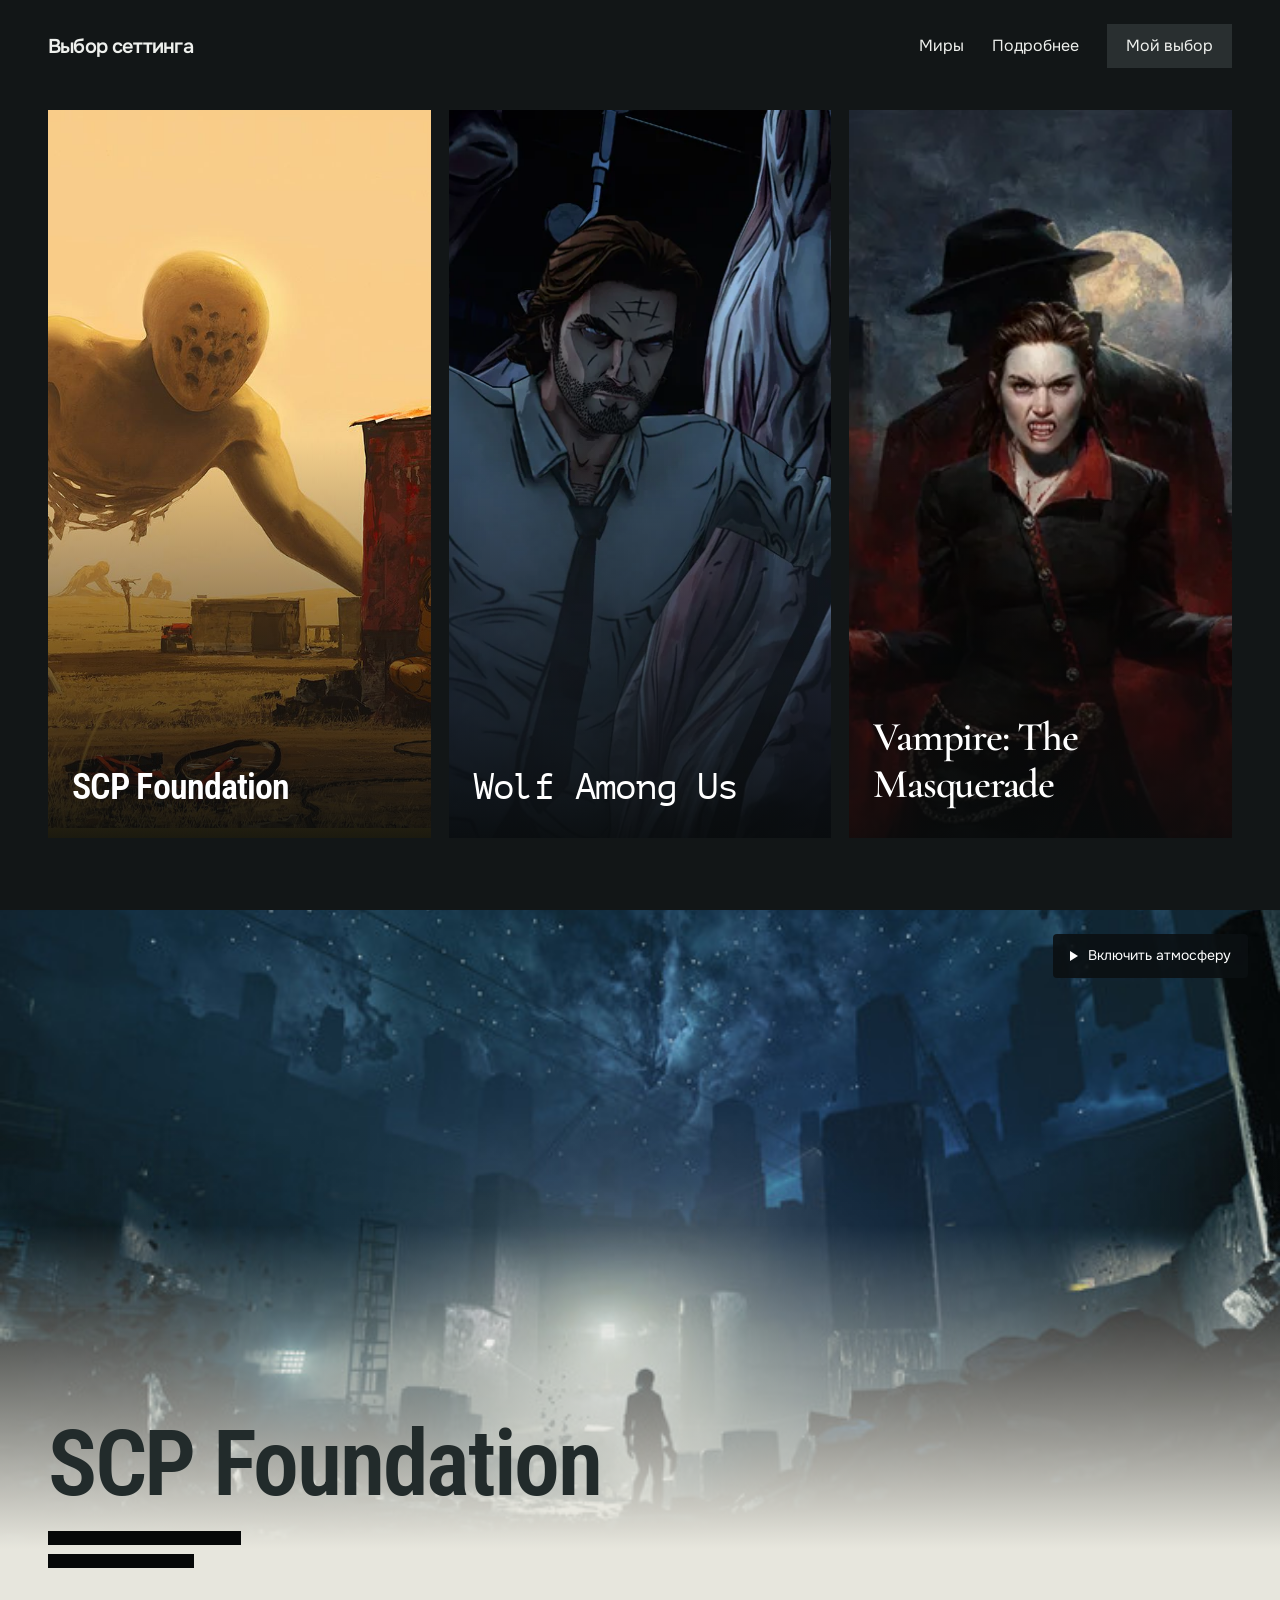
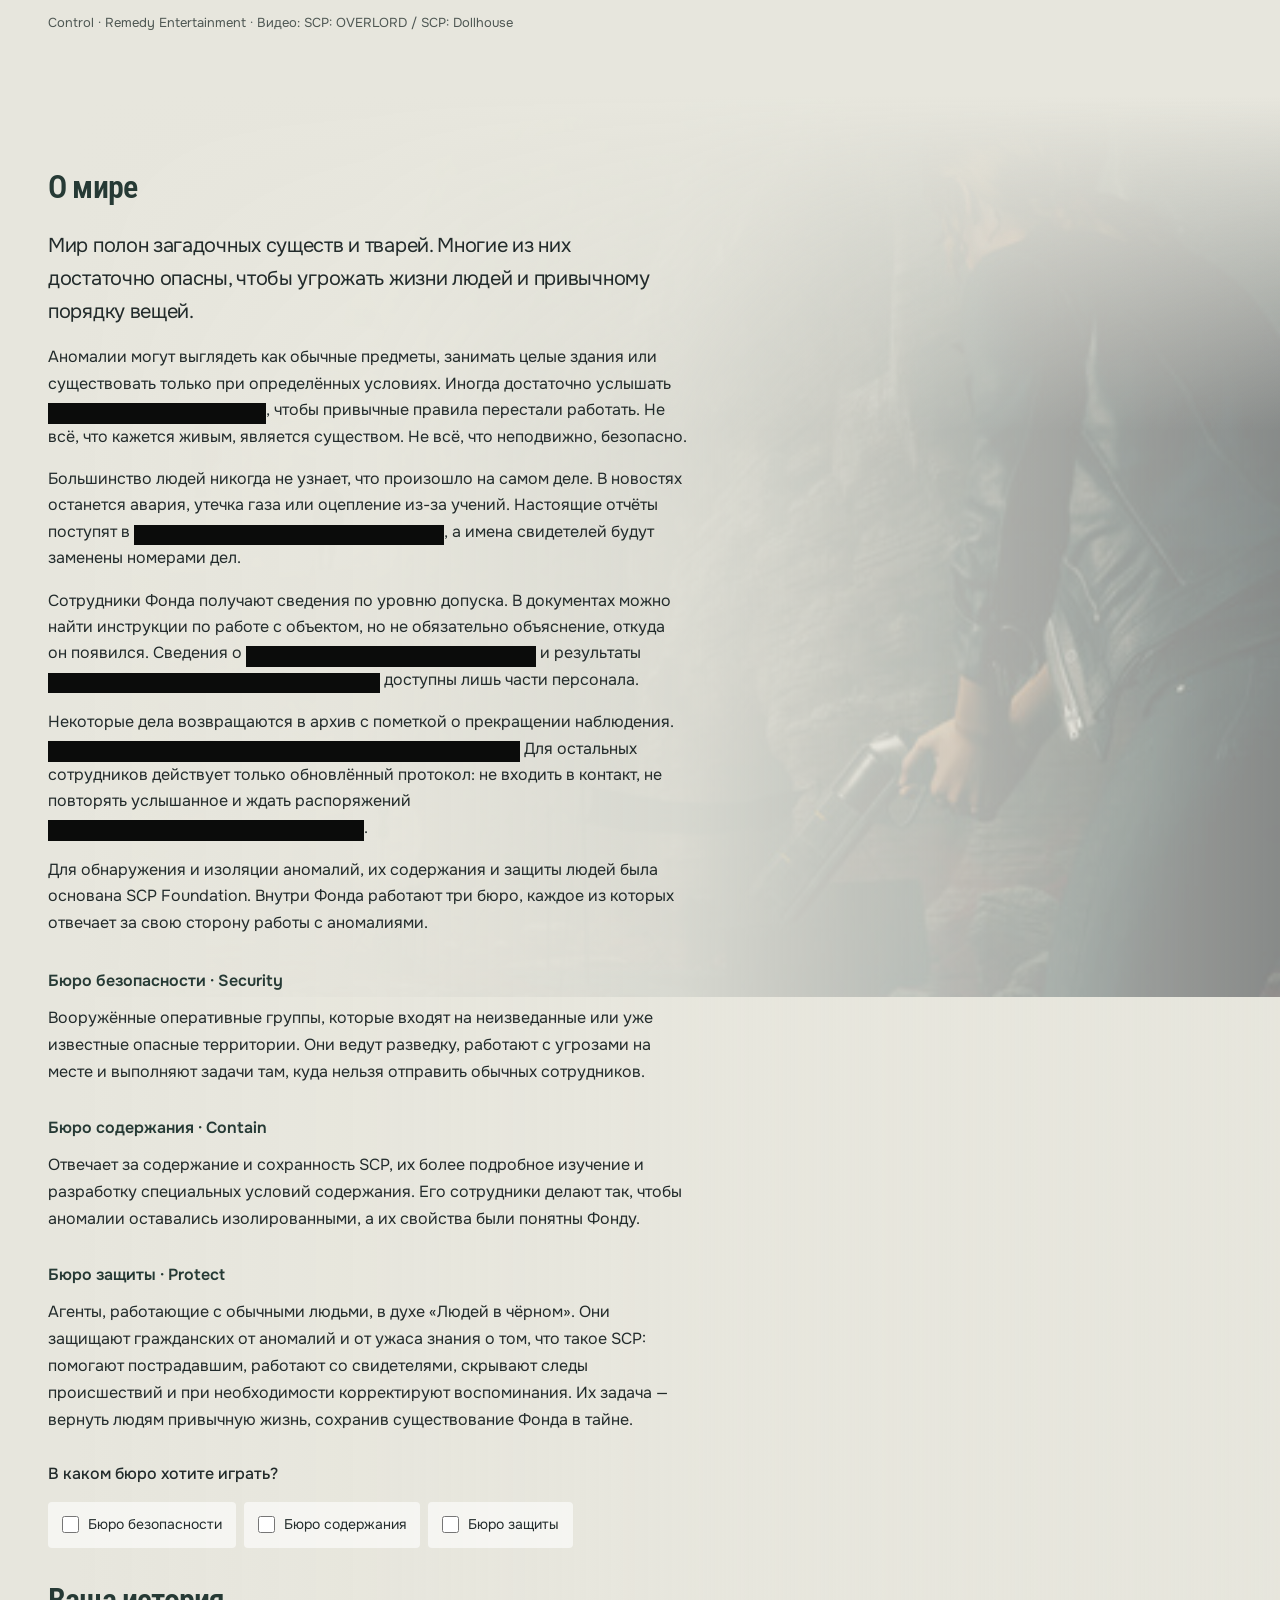
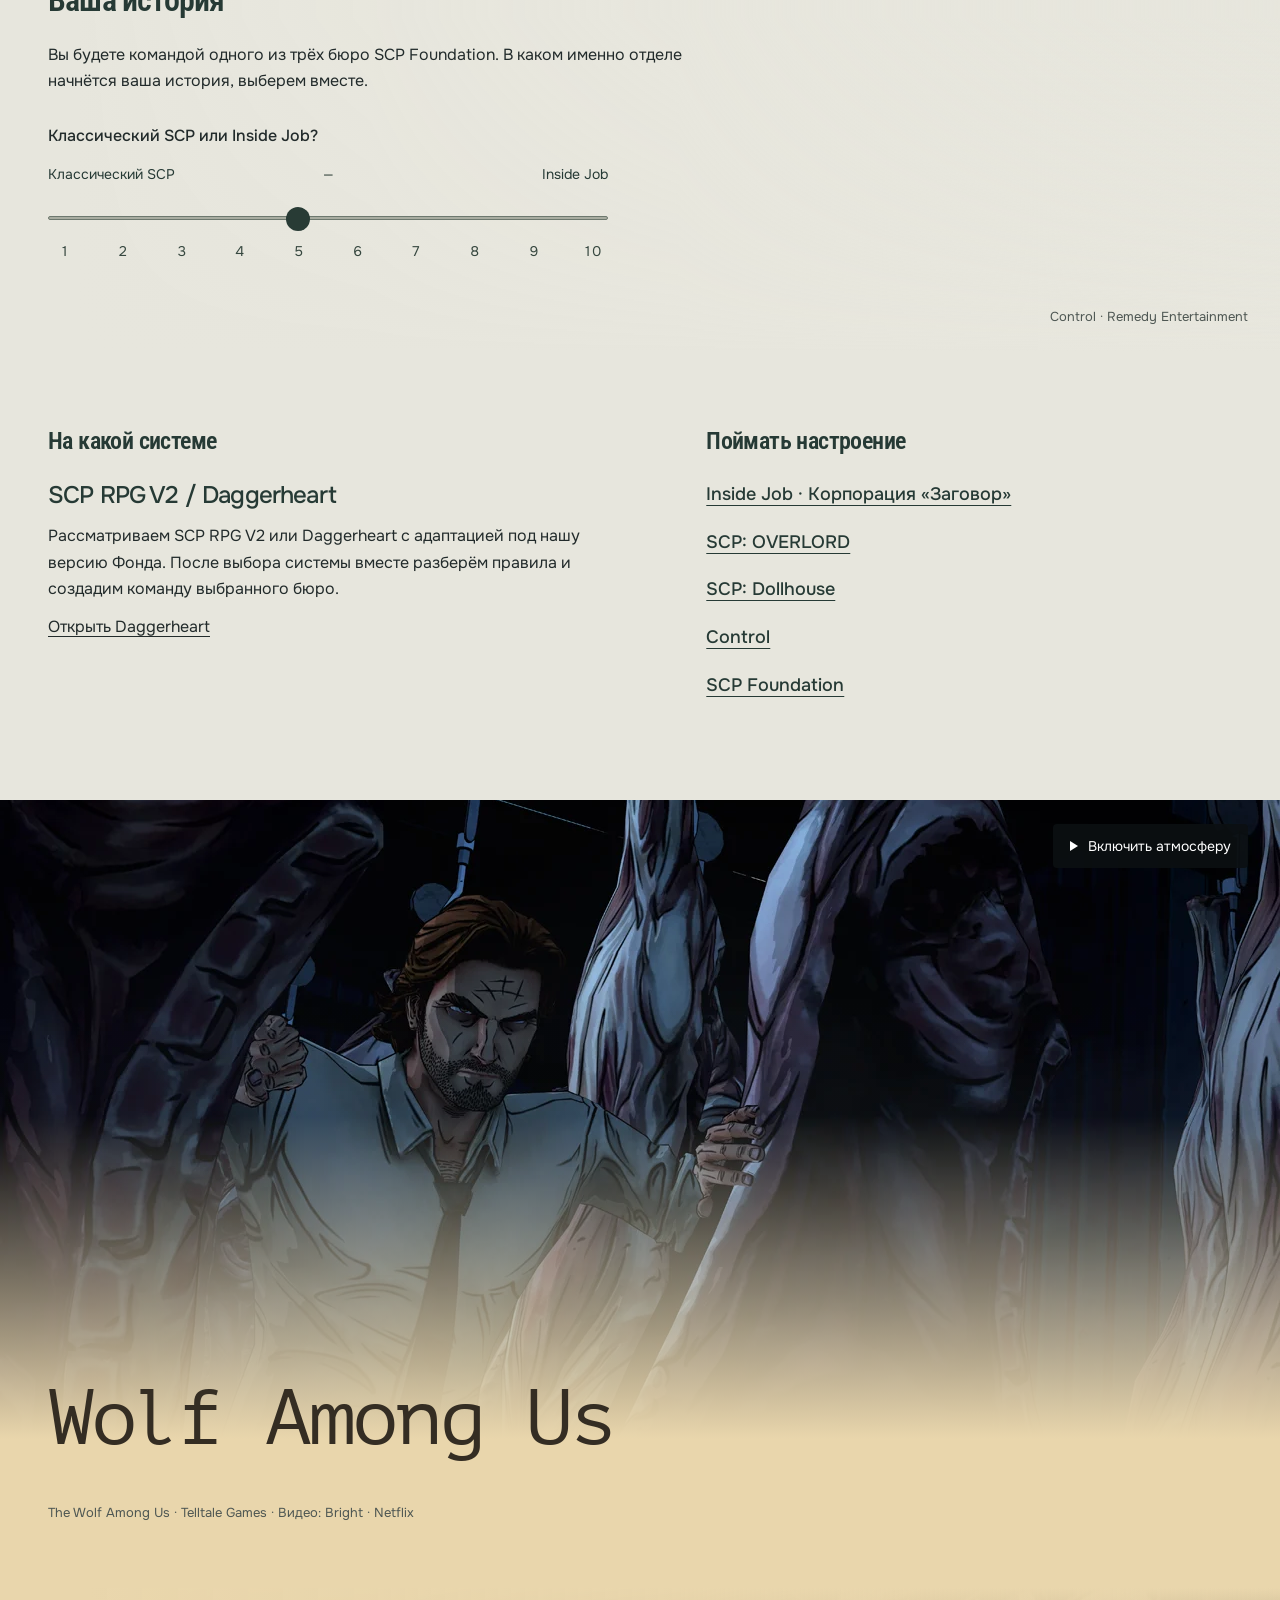
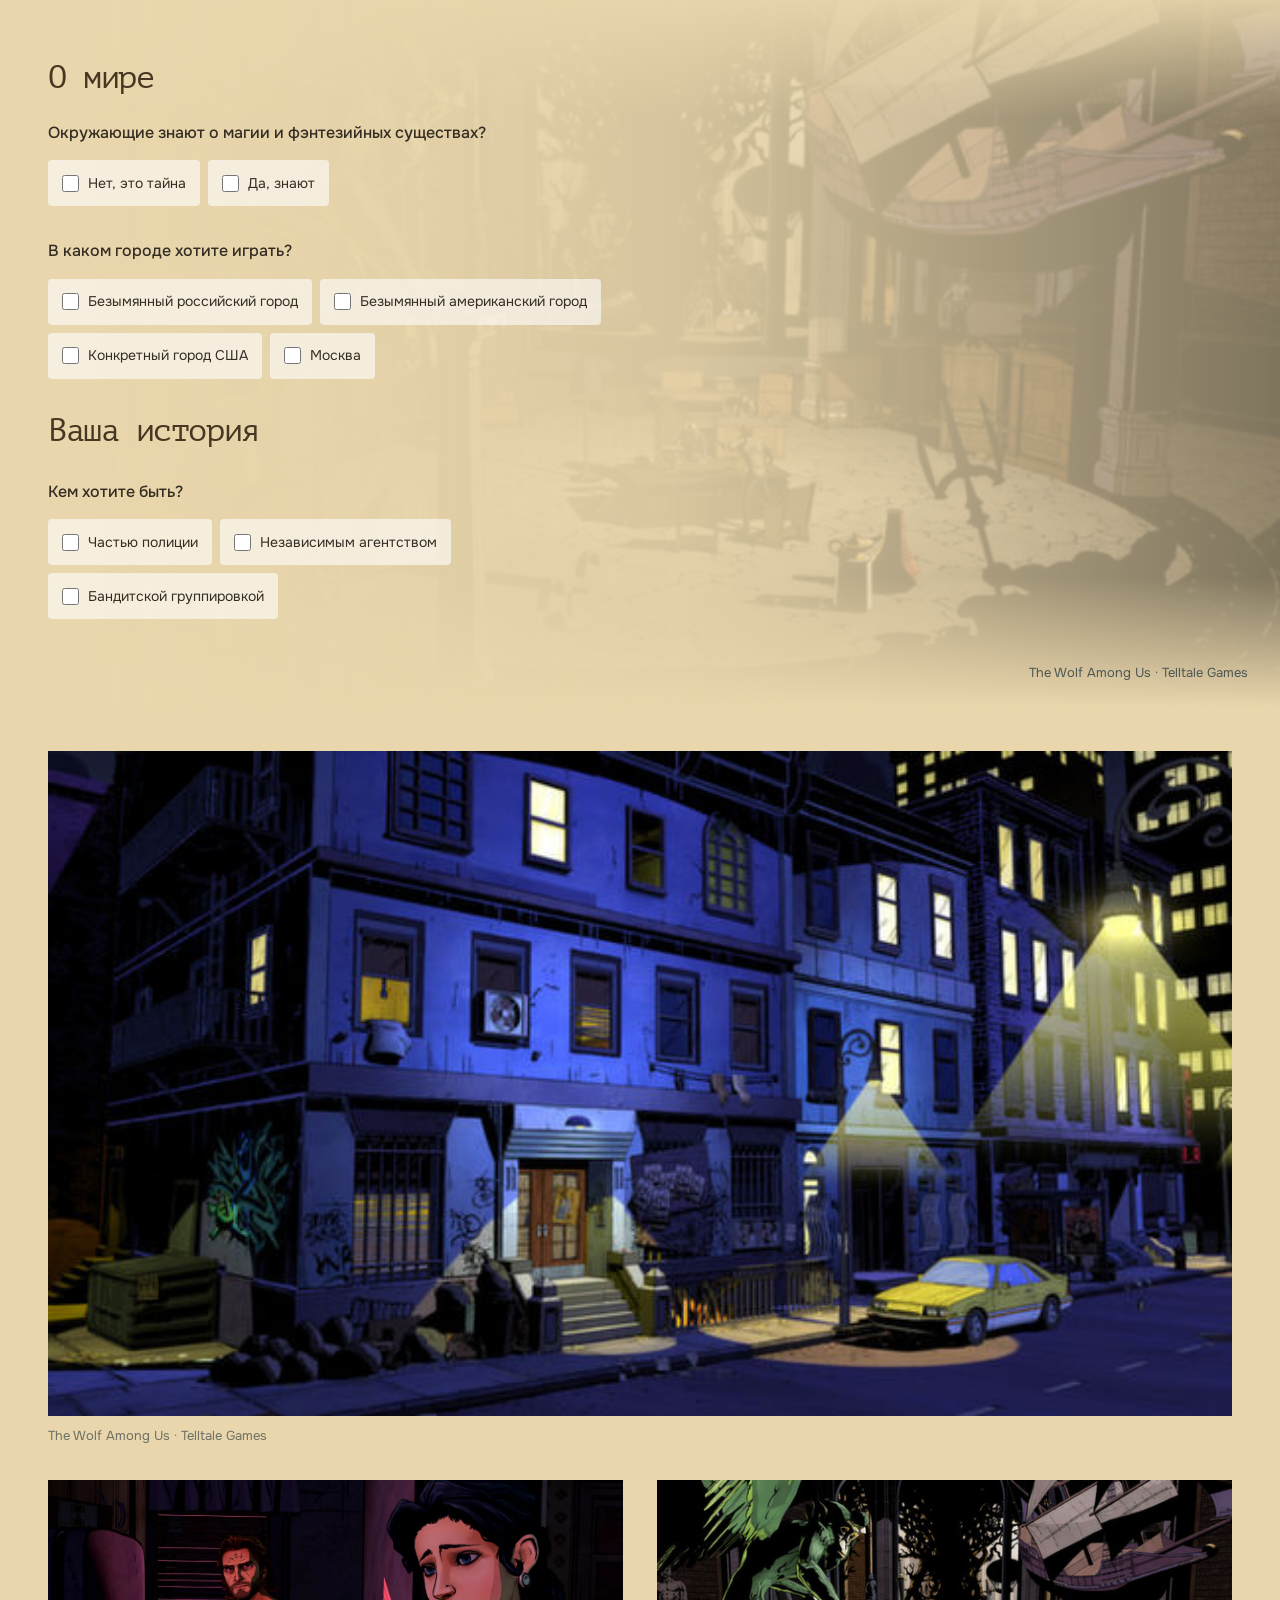
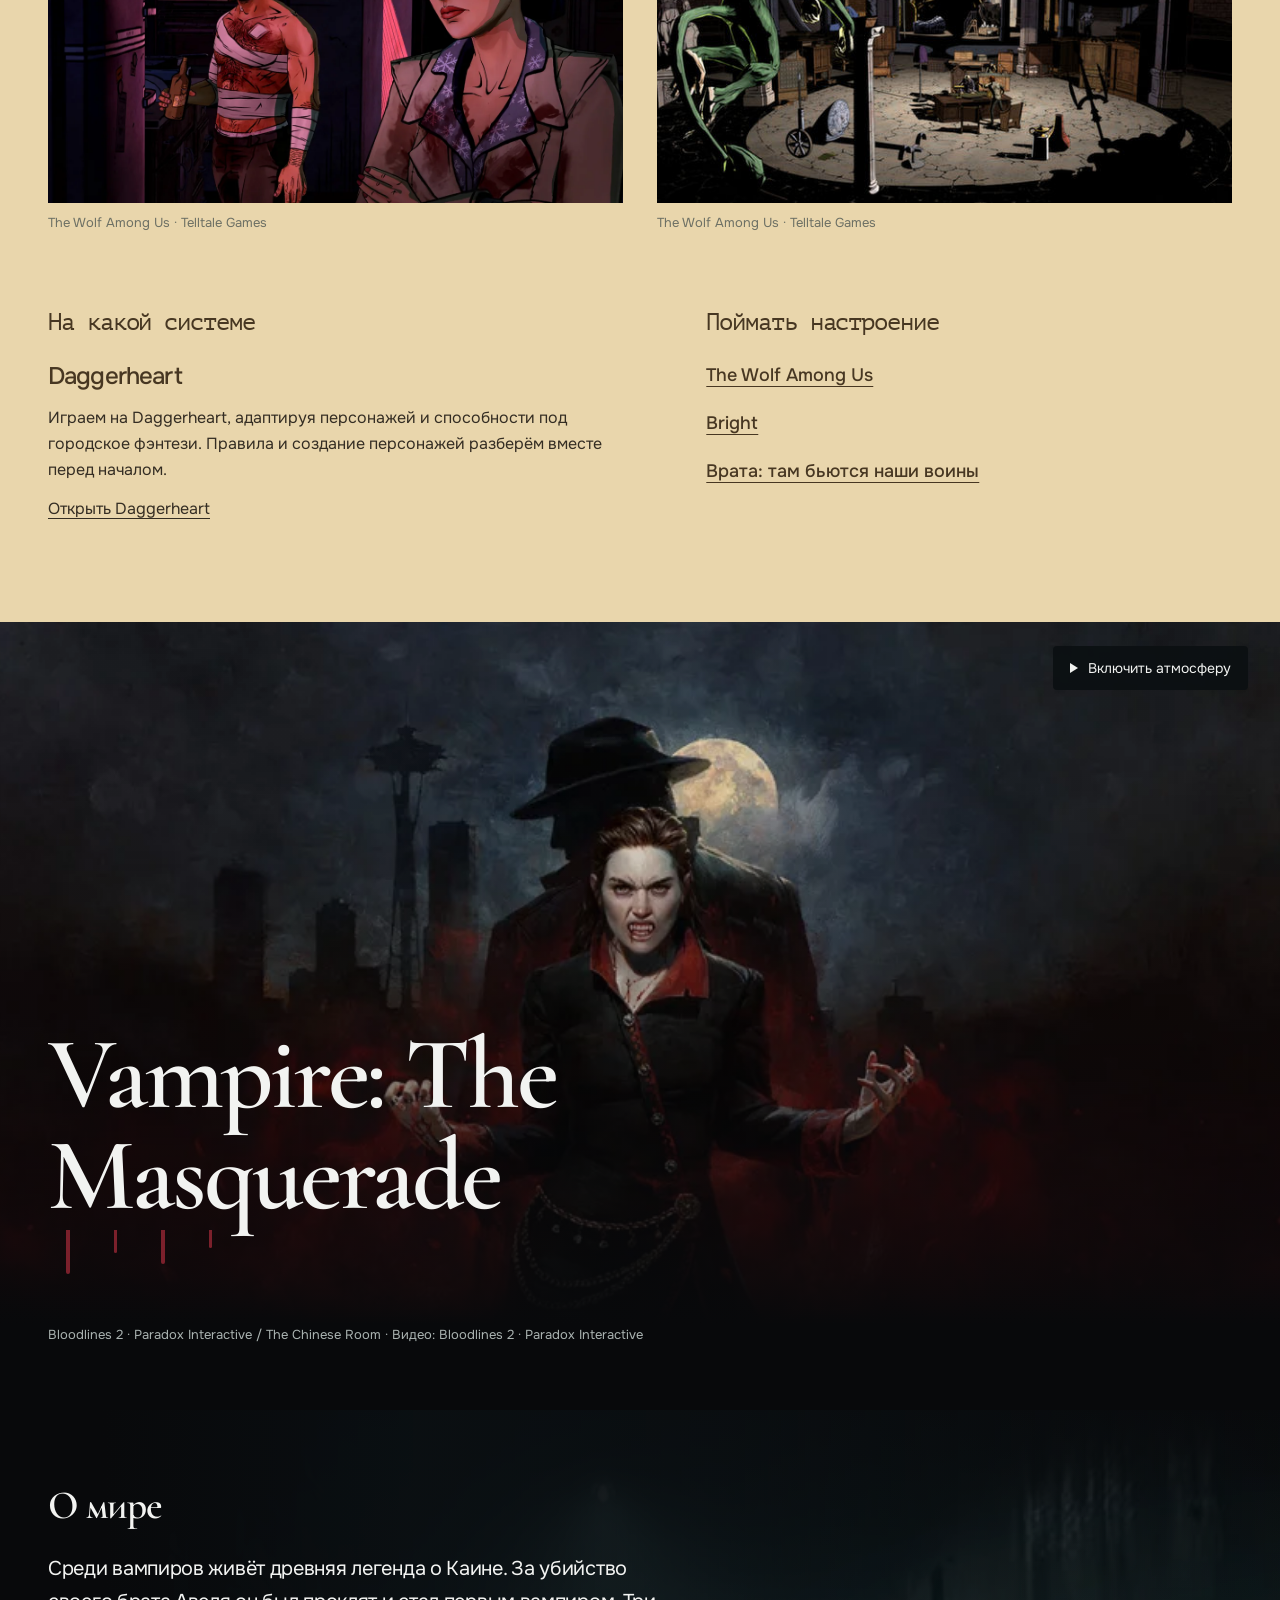
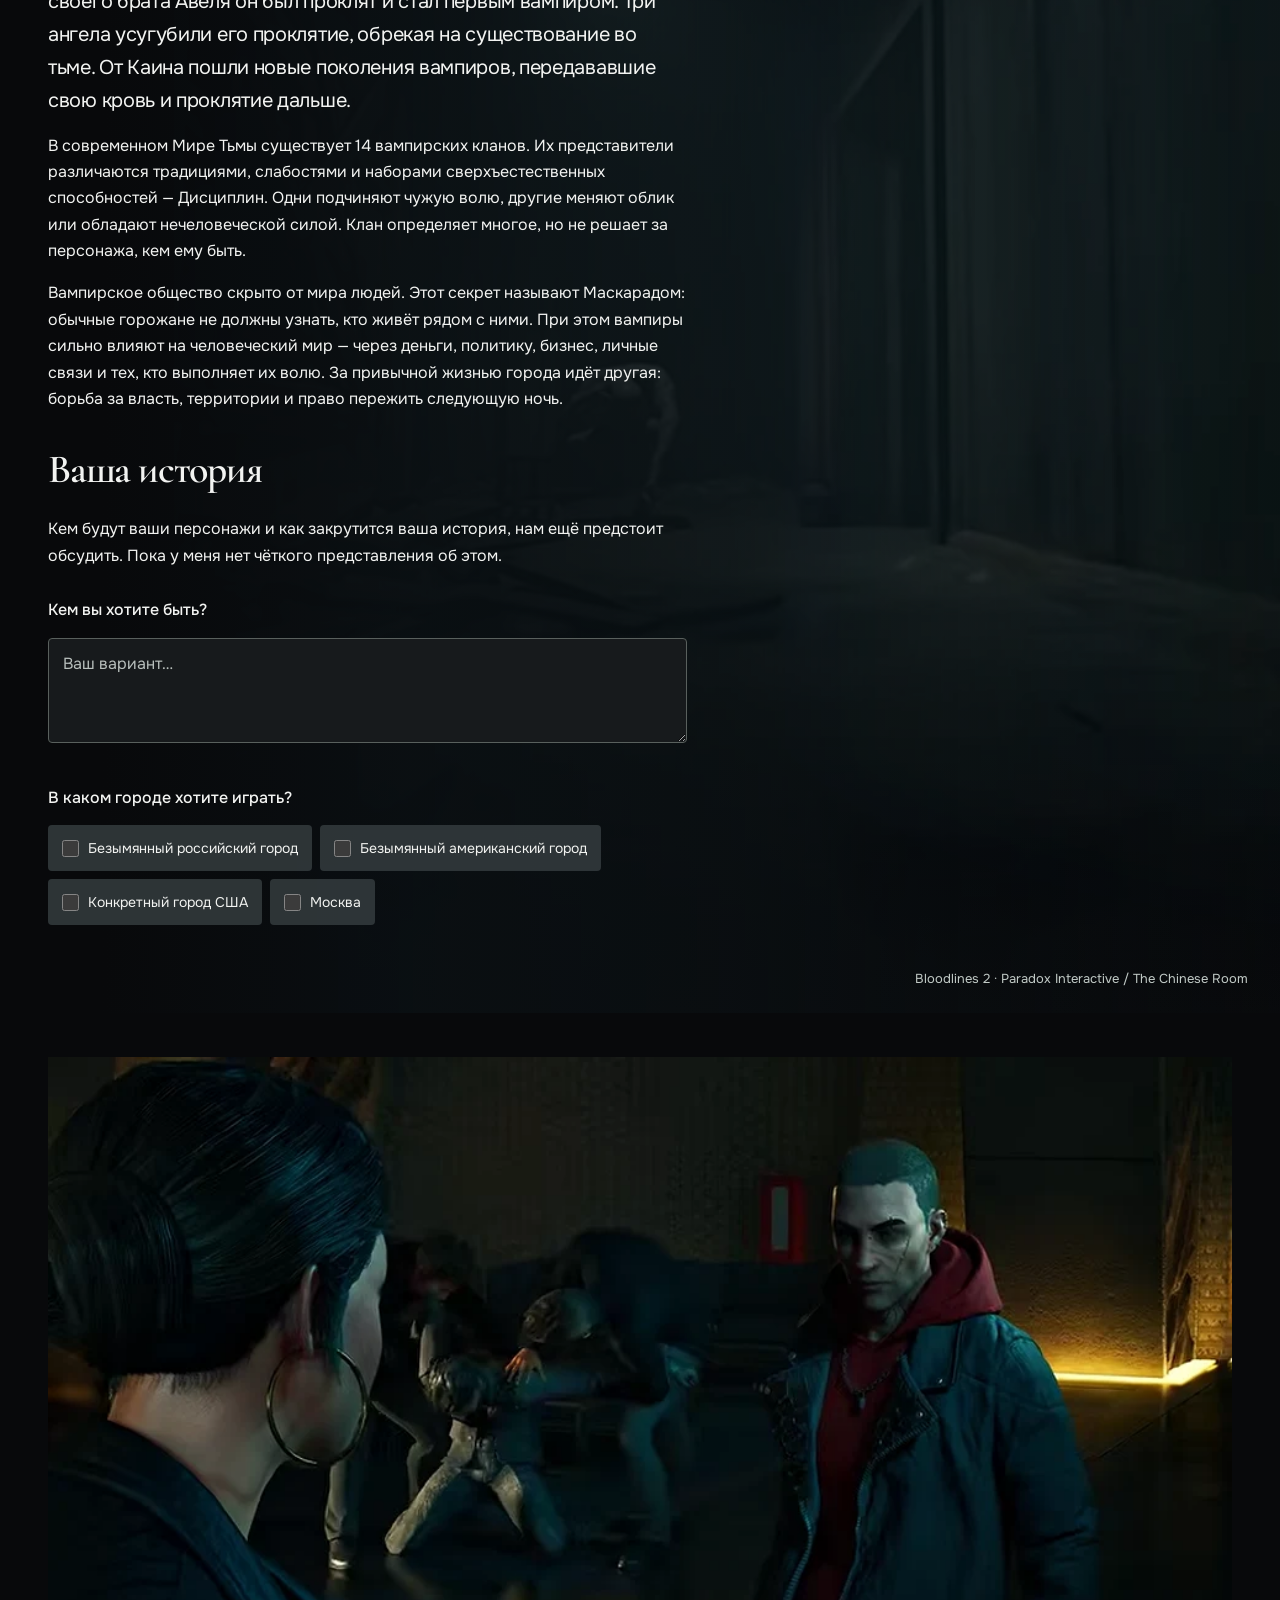
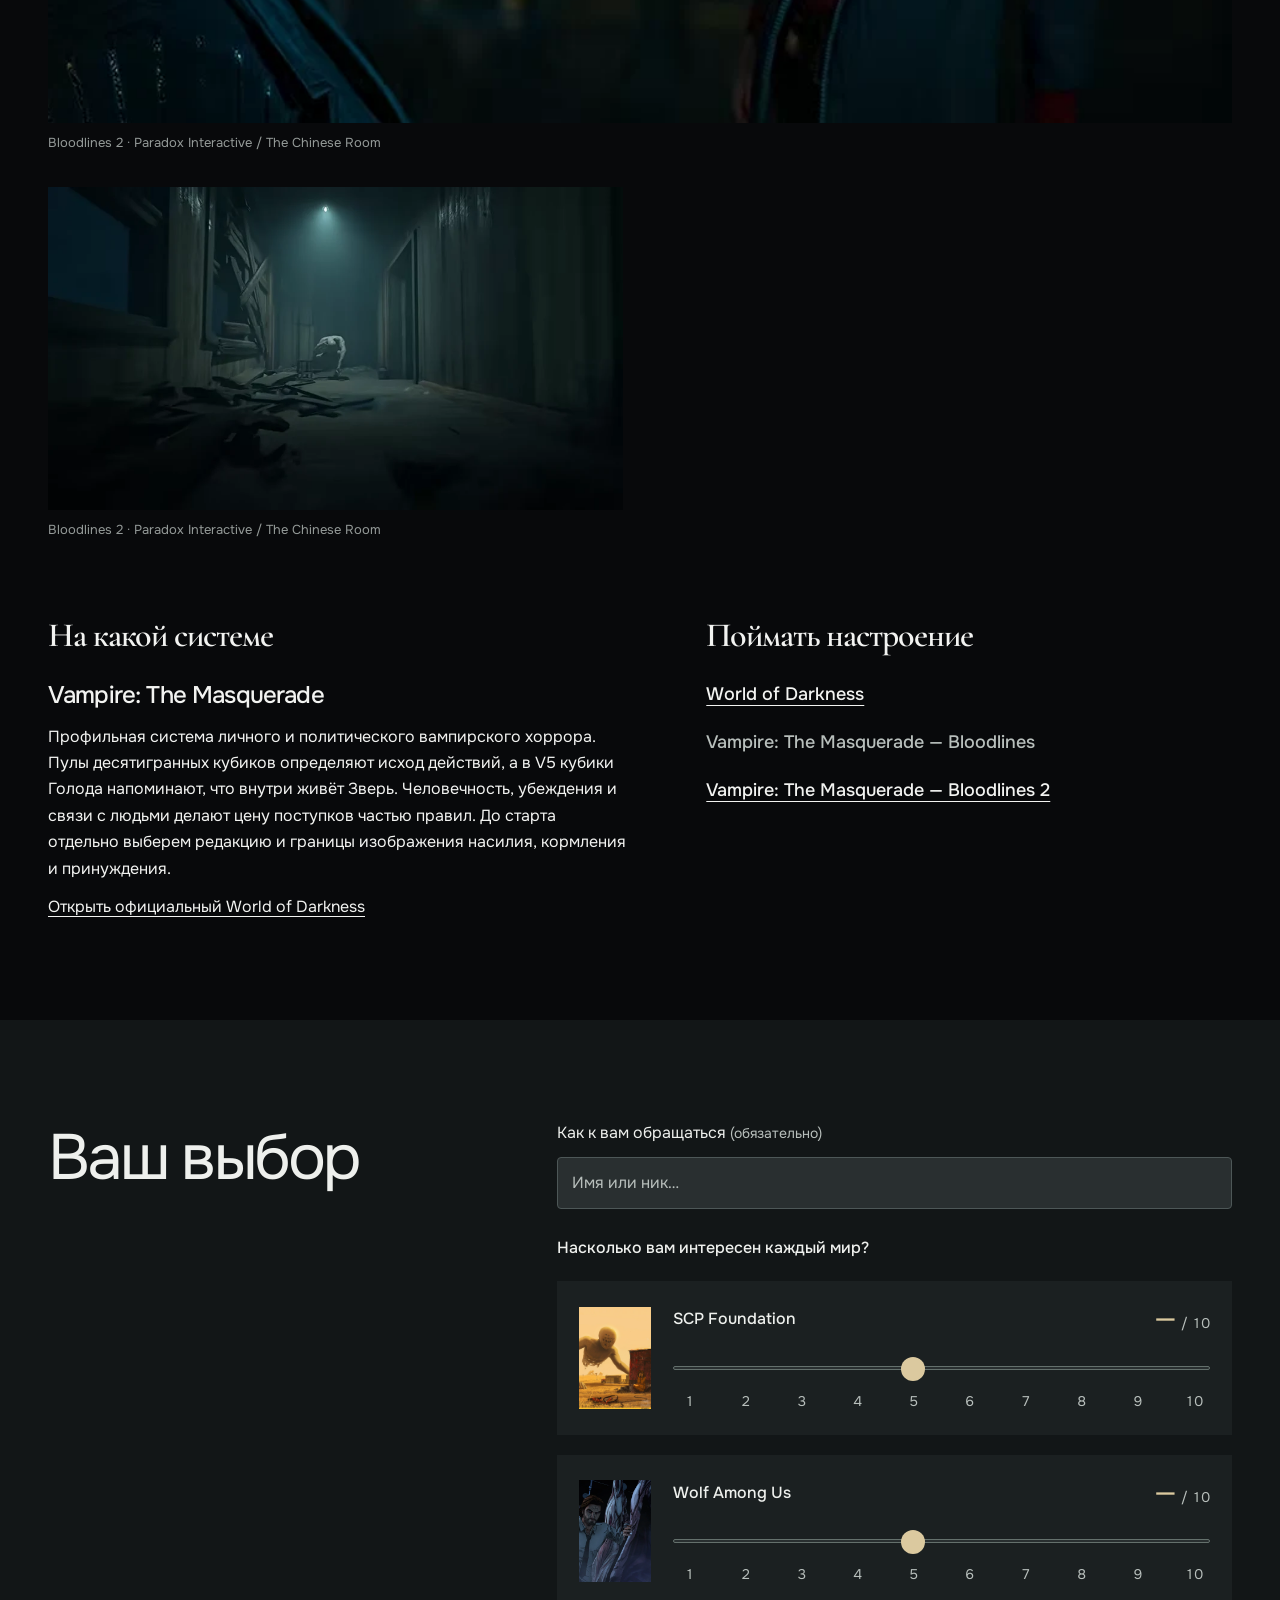
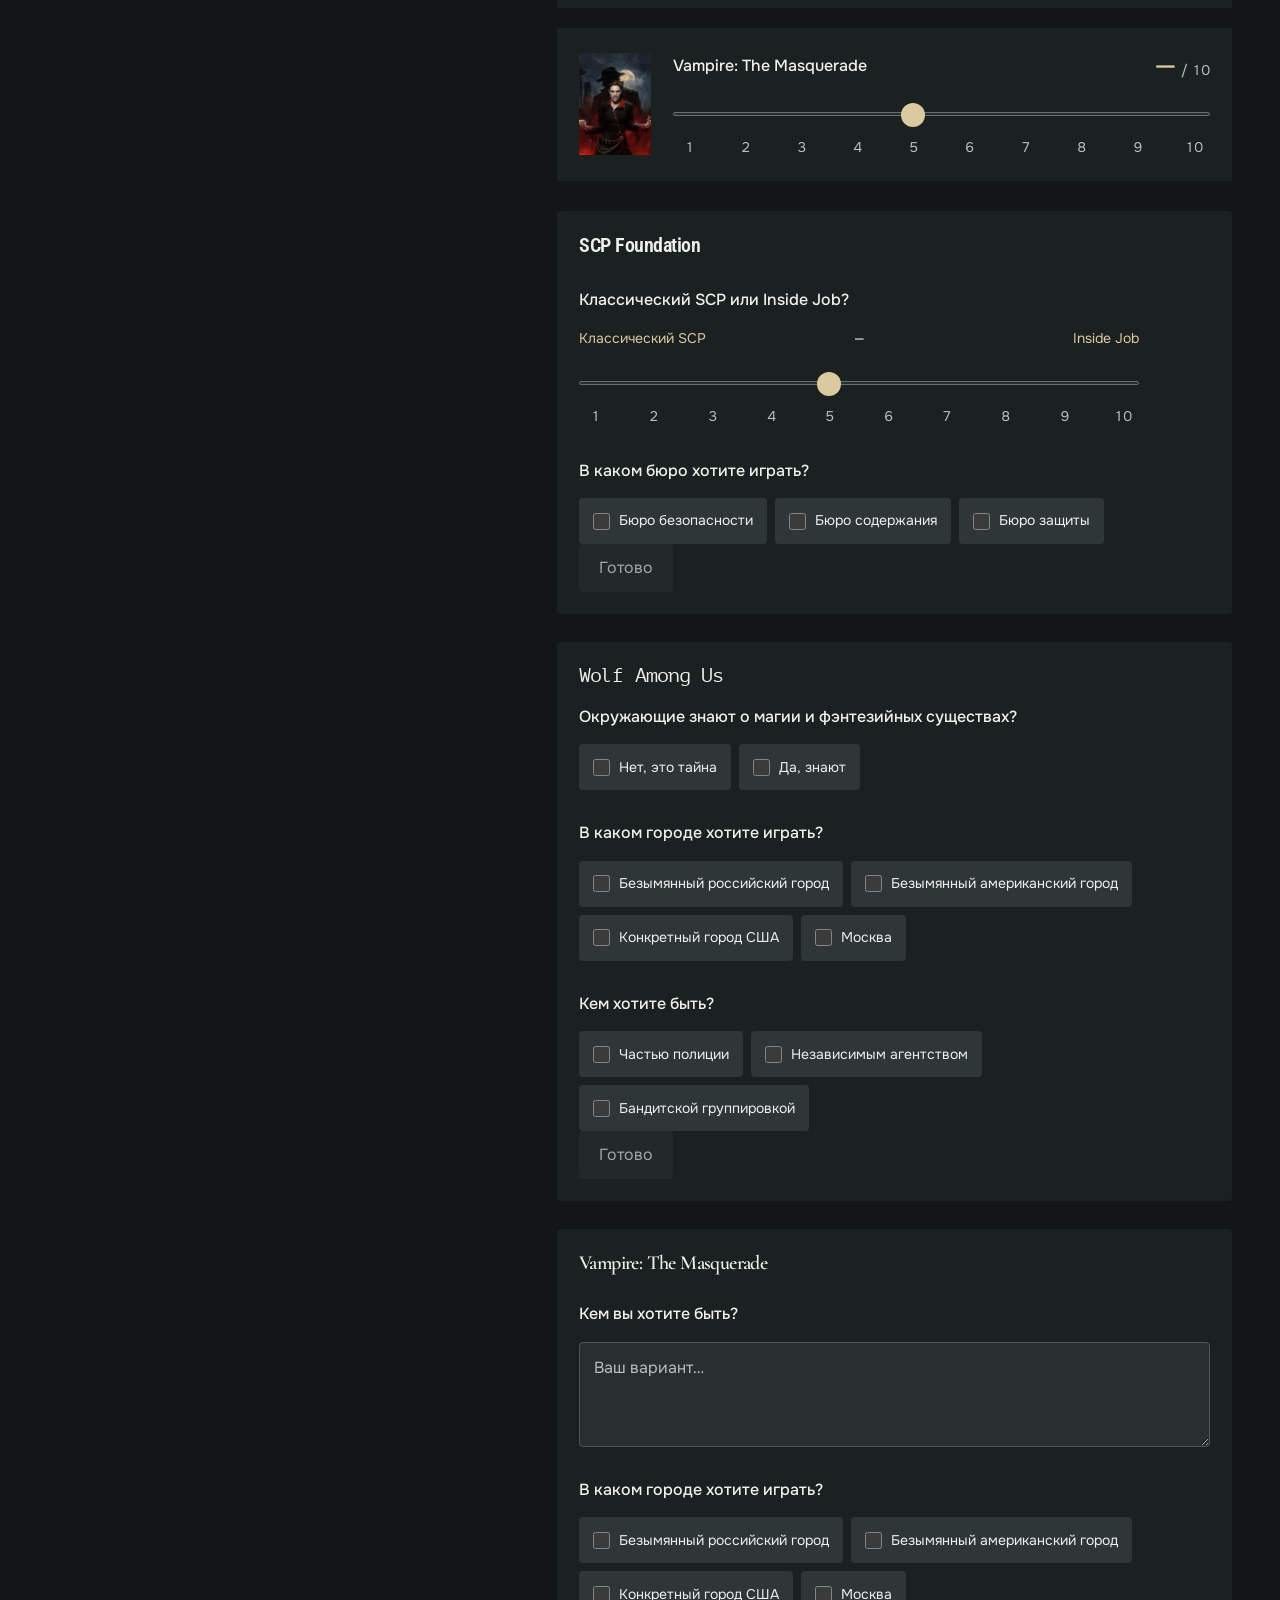
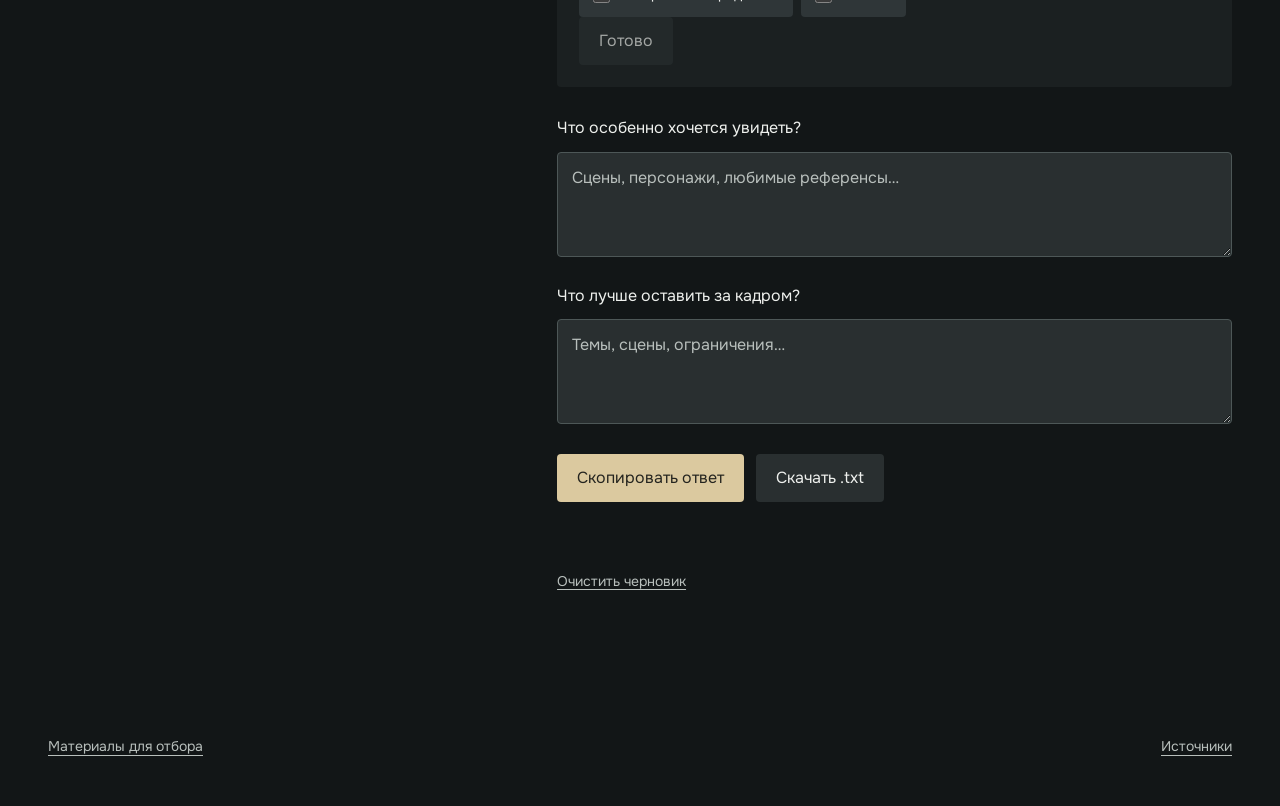
==== commit a9abc569: "Style setting reports, cycle SCP backgrounds and fix mobile playback" ====
--- a/index.html
+++ b/index.html
@@ -9,13 +9,13 @@
   <link rel="icon" href="assets/favicon.svg" type="image/svg+xml">
   <link rel="stylesheet" href="styles.css?v=c5eba6a68e">
   <link rel="stylesheet" href="assets/fonts/settings-fonts.css?v=5baf0ed14a">
-  <link rel="stylesheet" href="immersive.css?v=929808b8c0">
+  <link rel="stylesheet" href="immersive.css?v=f8485dd128">
   <link rel="preload" href="assets/fonts/Onest-Variable.ttf" as="font" type="font/ttf" crossorigin>
   <script src="site.config.js?v=292b80ce52" defer></script>
-  <script src="settings/anomalies/setting.js?v=91c4ccc2cb" defer></script>
+  <script src="settings/anomalies/setting.js?v=44ac4ef236" defer></script>
   <script src="settings/urban-fantasy/setting.js?v=61e4d1903d" defer></script>
-  <script src="settings/vampire/setting.js?v=78ae1b7093" defer></script>
-  <script src="app.js?v=8b9facaf45" defer></script>
+  <script src="settings/vampire/setting.js?v=bd96a815c8" defer></script>
+  <script src="app.js?v=0114c471f1" defer></script>
 </head>
 <body>
   <a class="skip-link" href="#main">К содержимому</a>
--- a/immersive.css
+++ b/immersive.css
@@ -411,9 +411,9 @@
   .dossier-reading {margin-inline:-16px;padding-inline:16px}
   .dossier-title-row h2 {font-size:42px}
 }
-@media(max-width:760px) and (max-height:540px) and (orientation:landscape) {
+@media(max-width:1000px) and (max-height:540px) and (orientation:landscape) {
   .world-list {grid-template-columns:repeat(3,minmax(0,1fr))}
-  .world-image {height:calc(100svh - 125px)}
+  .world-image {height:calc(100svh - 150px)}
   .world-caption {inset:0 12px 16px;align-items:end}
   .world-title,.world[data-setting=urban-fantasy] .world-title {font-size:20px}
   .world[data-setting=vampire] .world-title {font-size:25px}
@@ -424,3 +424,170 @@
   .redaction-marks span::after {transform:scaleX(1)}
   .blood-drips i {opacity:.7;transform:none}
 }
+
+/* Three supplied SCP images form one scene behind the document. */
+.has-scroll-scenes {
+  overflow:clip
+}
+.scroll-scenes {
+  position:absolute;
+  inset:0;
+  z-index:-3;
+  pointer-events:none
+}
+.scroll-scene-sticky {
+  position:sticky;
+  top:0;
+  height:100svh;
+  overflow:hidden
+}
+.scroll-scene {
+  position:absolute;
+  inset:0;
+  width:100%;
+  height:100%;
+  object-fit:cover;
+  object-position:60% center;
+  opacity:0;
+  transition:opacity 850ms var(--ease-out)
+}
+.scroll-scene.is-active {
+  opacity:.55
+}
+.redacted-text {
+  position:relative;
+  display:inline-block;
+  vertical-align:bottom;
+  overflow:hidden;
+  max-width:100%;
+  white-space:nowrap;
+  line-height:1.35;
+  user-select:none
+}
+.redacted-text>span {
+  filter:blur(3.2px);
+  opacity:.45
+}
+.redacted-text::after {
+  content:'';
+  position:absolute;
+  inset:1px 0 0;
+  background:#0b0c0b;
+  transform-origin:left;
+  transform:scaleX(1)
+}
+.text-choice {
+  margin-top:26px
+}
+@media(prefers-reduced-motion:no-preference) {
+  .redacted-text.reveal::after {
+    animation:redact-line 1900ms var(--ease-out) both
+  }
+  .dossier-title-row:has(.reveal) .redaction-marks span::after {
+    animation-duration:1900ms
+  }
+}
+@keyframes redact-line {
+  from {transform:scaleX(.08)}
+  to {transform:scaleX(1)}
+}
+@media(prefers-reduced-motion:reduce) {
+  .scroll-scene {transition:none}
+  .redacted-text::after {transform:scaleX(1)}
+}
+
+/* Printed reports for SCP and Wolf; black and white for Vampire. */
+.setting-page {
+  --setting-bg:#e7e6dd;
+  --setting-ink:#222b2b;
+  --setting-accent:#263a35;
+  color:var(--setting-ink)
+}
+.setting-page[data-setting=urban-fantasy] {
+  --setting-bg:#e9d6ac;
+  --setting-ink:#342d23;
+  --setting-accent:#473722
+}
+.setting-page[data-setting=vampire] {
+  --setting-bg:#08090b;
+  --setting-ink:#f2f3f1;
+  --setting-accent:#f2f3f1
+}
+.setting-page .dossier-title-row h2 {
+  color:var(--setting-ink)
+}
+.setting-page:not([data-setting=vampire]) .hero-shade {
+  background:linear-gradient(180deg,transparent 28%,rgba(20,25,25,.05) 45%,var(--setting-bg) 91%) /* taste-skill-ignore */
+}
+.setting-page:not([data-setting=vampire]) .dossier-reading {
+  background:var(--setting-bg)
+}
+.setting-page:not([data-setting=vampire]) .reading-shade {
+  background:linear-gradient(90deg,var(--setting-bg) 6%,rgba(231,230,221,.97) 29%,rgba(231,230,221,.87) 53%,rgba(231,230,221,.25)),linear-gradient(var(--setting-bg),transparent 18%,transparent 82%,var(--setting-bg)) /* taste-skill-ignore */
+}
+.setting-page[data-setting=urban-fantasy] .reading-shade {
+  background:linear-gradient(90deg,var(--setting-bg) 7%,rgba(233,214,172,.97) 29%,rgba(233,214,172,.88) 53%,rgba(233,214,172,.35)),linear-gradient(var(--setting-bg),transparent 18%,transparent 82%,var(--setting-bg)) /* taste-skill-ignore */
+}
+.setting-page .world-copy :is(p,dd) {
+  color:var(--setting-ink)
+}
+.setting-page:not([data-setting=vampire]) :is(.art-caption,.scene-credit,.chapter-art figcaption) {
+  color:#4e5753
+}
+.setting-page:not([data-setting=vampire]) .choice-label {
+  background:rgba(255,255,255,.6);
+  color:var(--setting-ink)
+}
+.setting-page:not([data-setting=vampire]) .choice-label:has(input:checked) {
+  background:#283b35;
+  color:#fff
+}
+.setting-page:not([data-setting=vampire]) :is(input,textarea) {
+  color-scheme:light;
+  accent-color:#283b35
+}
+.setting-page:not([data-setting=vampire]) input[type=range]::-webkit-slider-runnable-track {
+  background:#a8aca0;
+  border-color:#6d786e
+}
+.setting-page:not([data-setting=vampire]) input[type=range]::-webkit-slider-thumb {
+  background:#283b35
+}
+.setting-page:not([data-setting=vampire]) input[type=range]::-moz-range-thumb {
+  background:#283b35
+}
+.setting-page:not([data-setting=vampire]) .tone-endpoints output,
+.setting-page:not([data-setting=vampire]) .scale-ticks {
+  color:#36473f
+}
+.setting-page .ref-list a {
+  color:var(--setting-accent)
+}
+.setting-page:not([data-setting=vampire]) :focus-visible {
+  outline-color:#29483a
+}
+.setting-page:not([data-setting=vampire]) .video-toggle {
+  color:#fff
+}
+.setting-page:not([data-setting=vampire]) .redaction-marks span {
+  color:#3c4740
+}
+.setting-page[data-setting=vampire] textarea {
+  background:#171a1c;
+  color:#fff;
+  border-color:#59605d
+}
+@media(hover:hover) and (pointer:fine) {
+  .setting-page:not([data-setting=vampire]) .choice-label:hover:not(:has(input:checked)) {
+    background:#fff
+  }
+}
+@media(max-width:760px) {
+  .setting-page:not([data-setting=vampire]) .reading-shade {
+    background:linear-gradient(90deg,rgba(231,230,221,.95),rgba(231,230,221,.87)),linear-gradient(var(--setting-bg),transparent 20%,var(--setting-bg)) /* taste-skill-ignore */
+  }
+  .setting-page[data-setting=urban-fantasy] .reading-shade {
+    background:linear-gradient(90deg,rgba(233,214,172,.95),rgba(233,214,172,.87)),linear-gradient(var(--setting-bg),transparent 20%,var(--setting-bg)) /* taste-skill-ignore */
+  }
+  .scroll-scene.is-active {opacity:.5}
+}
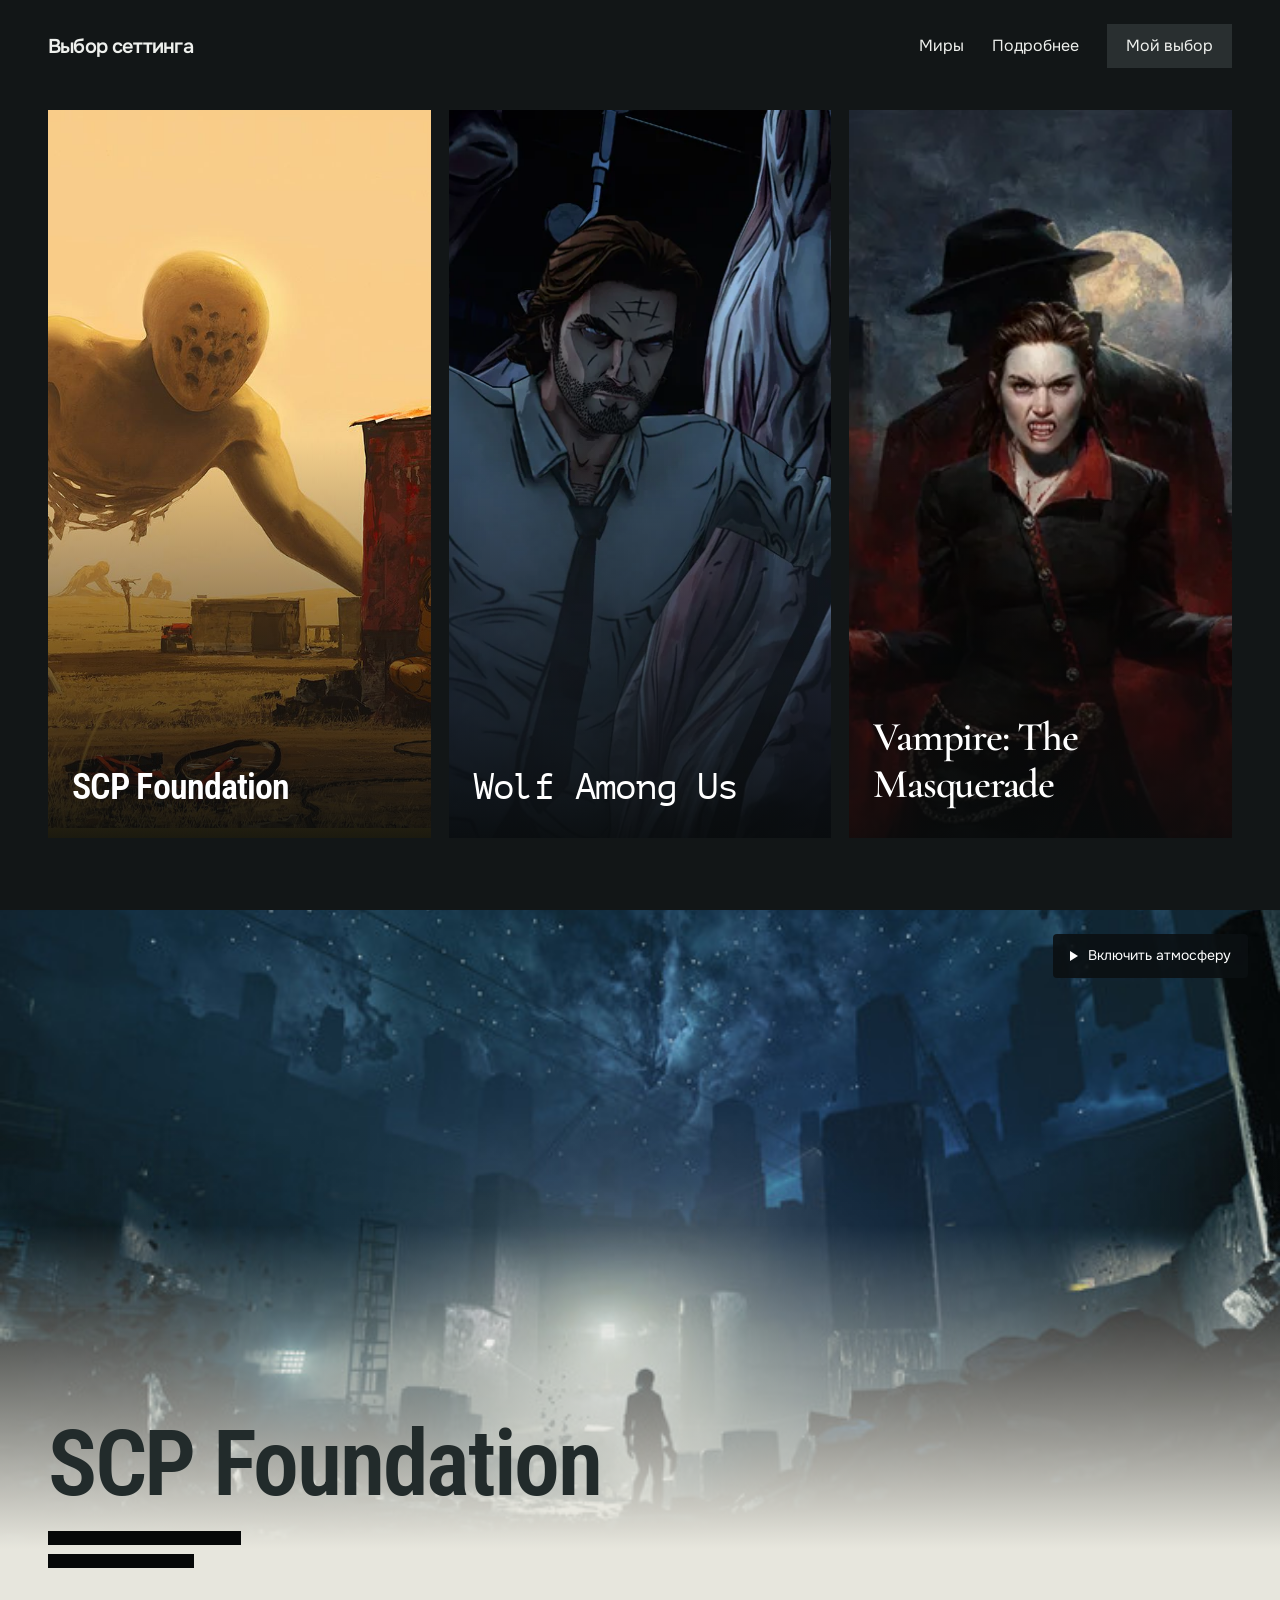
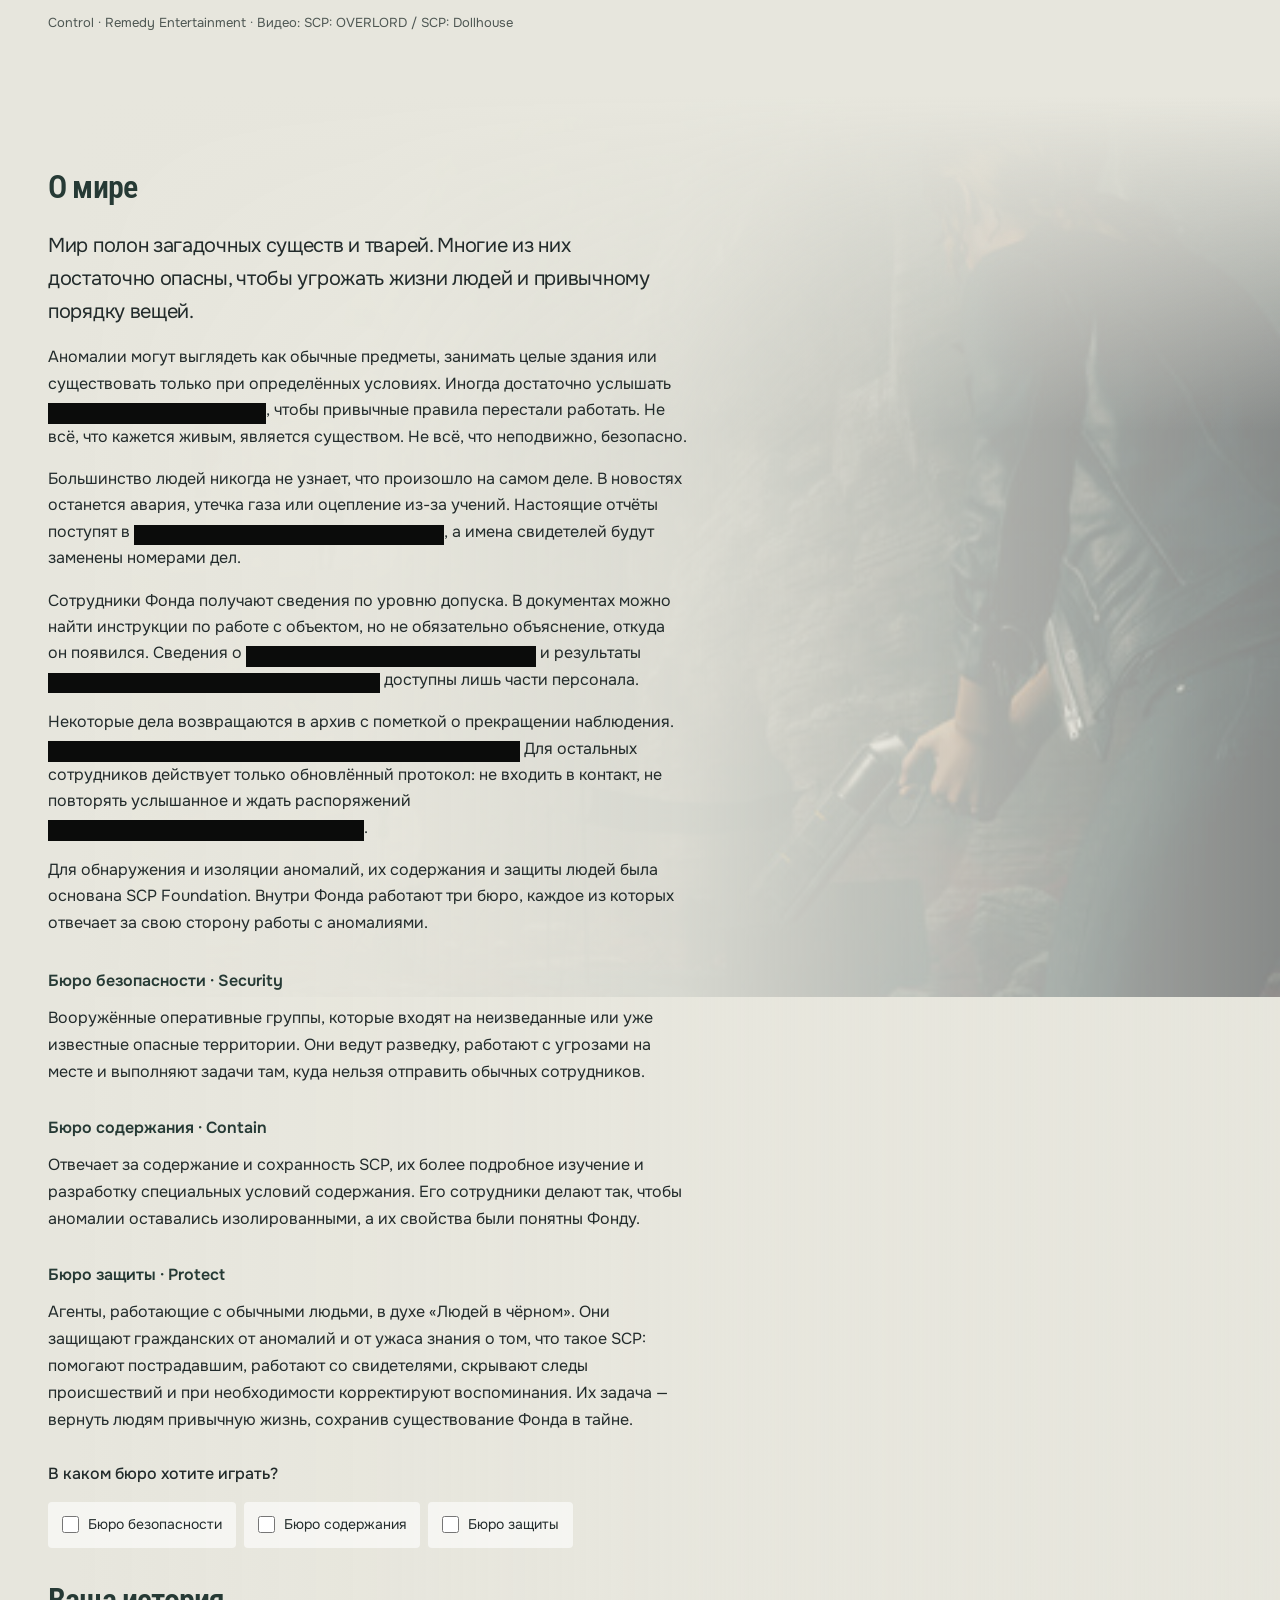
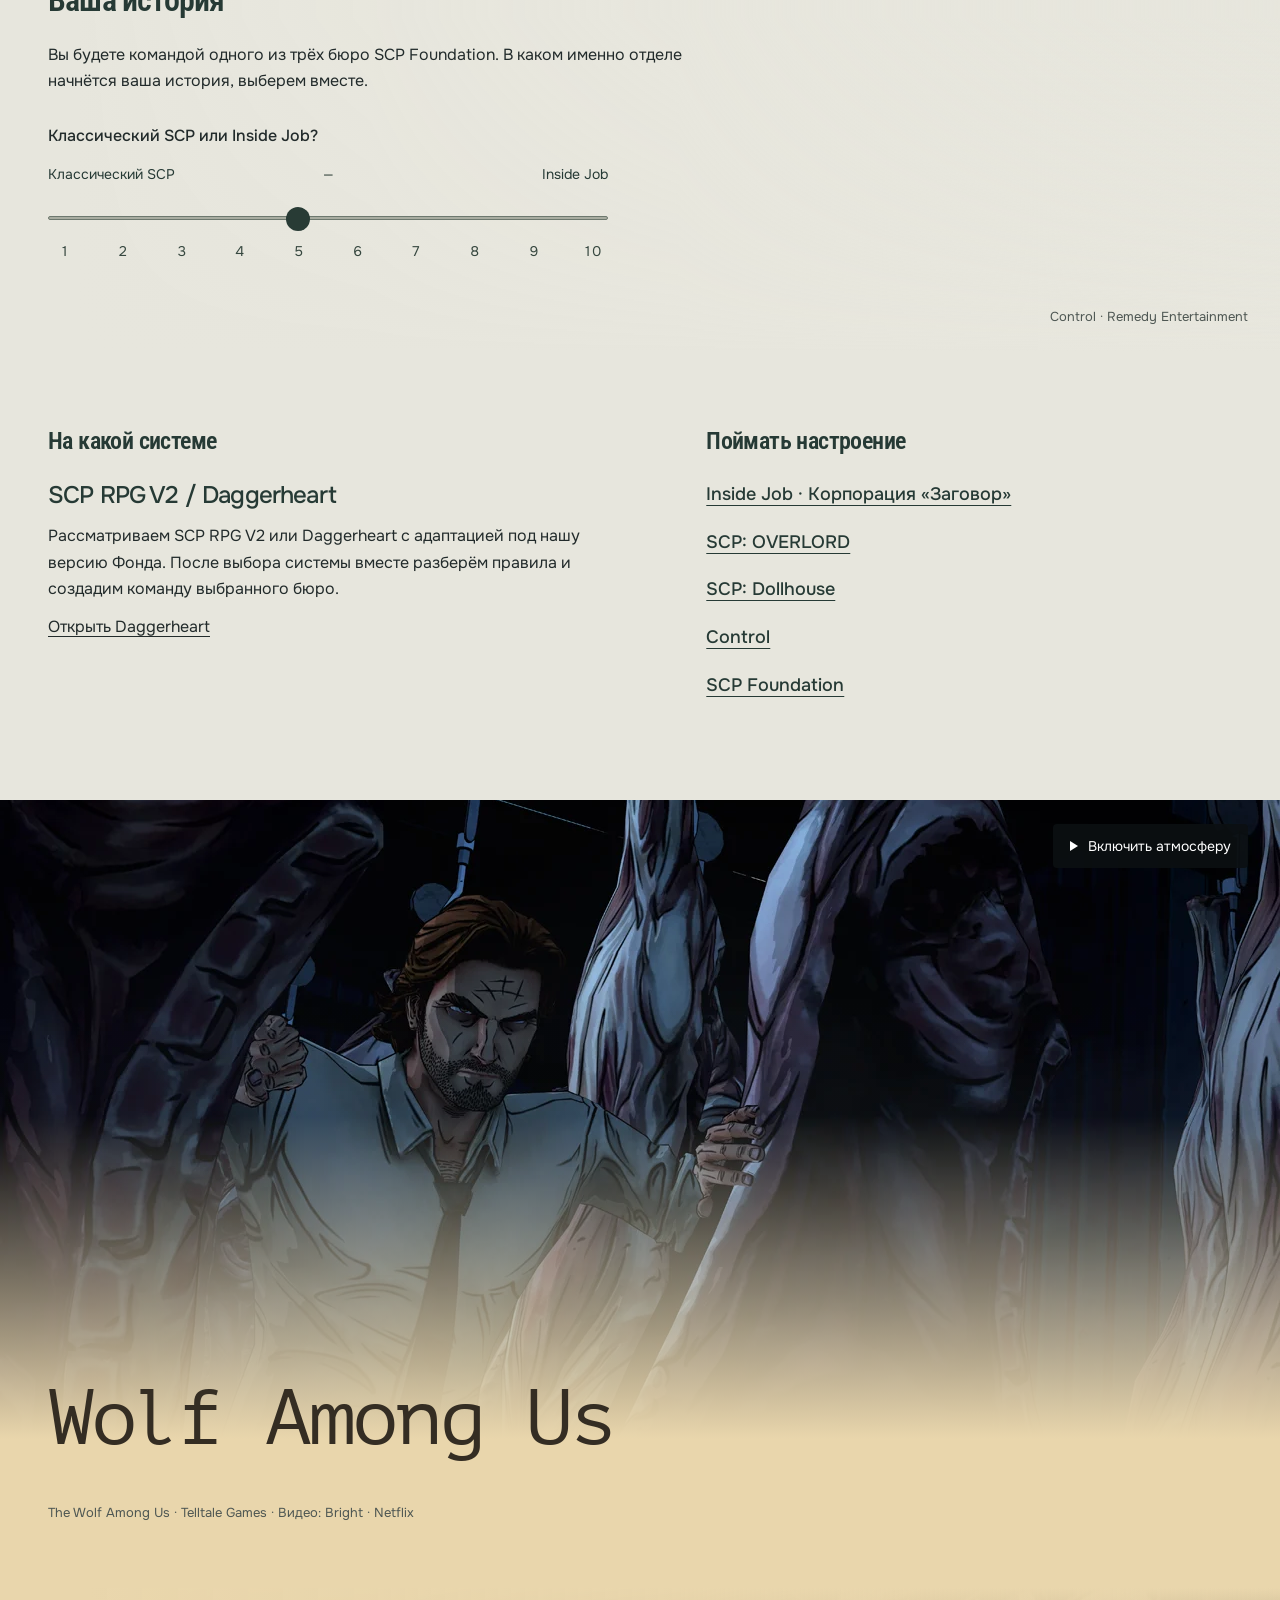
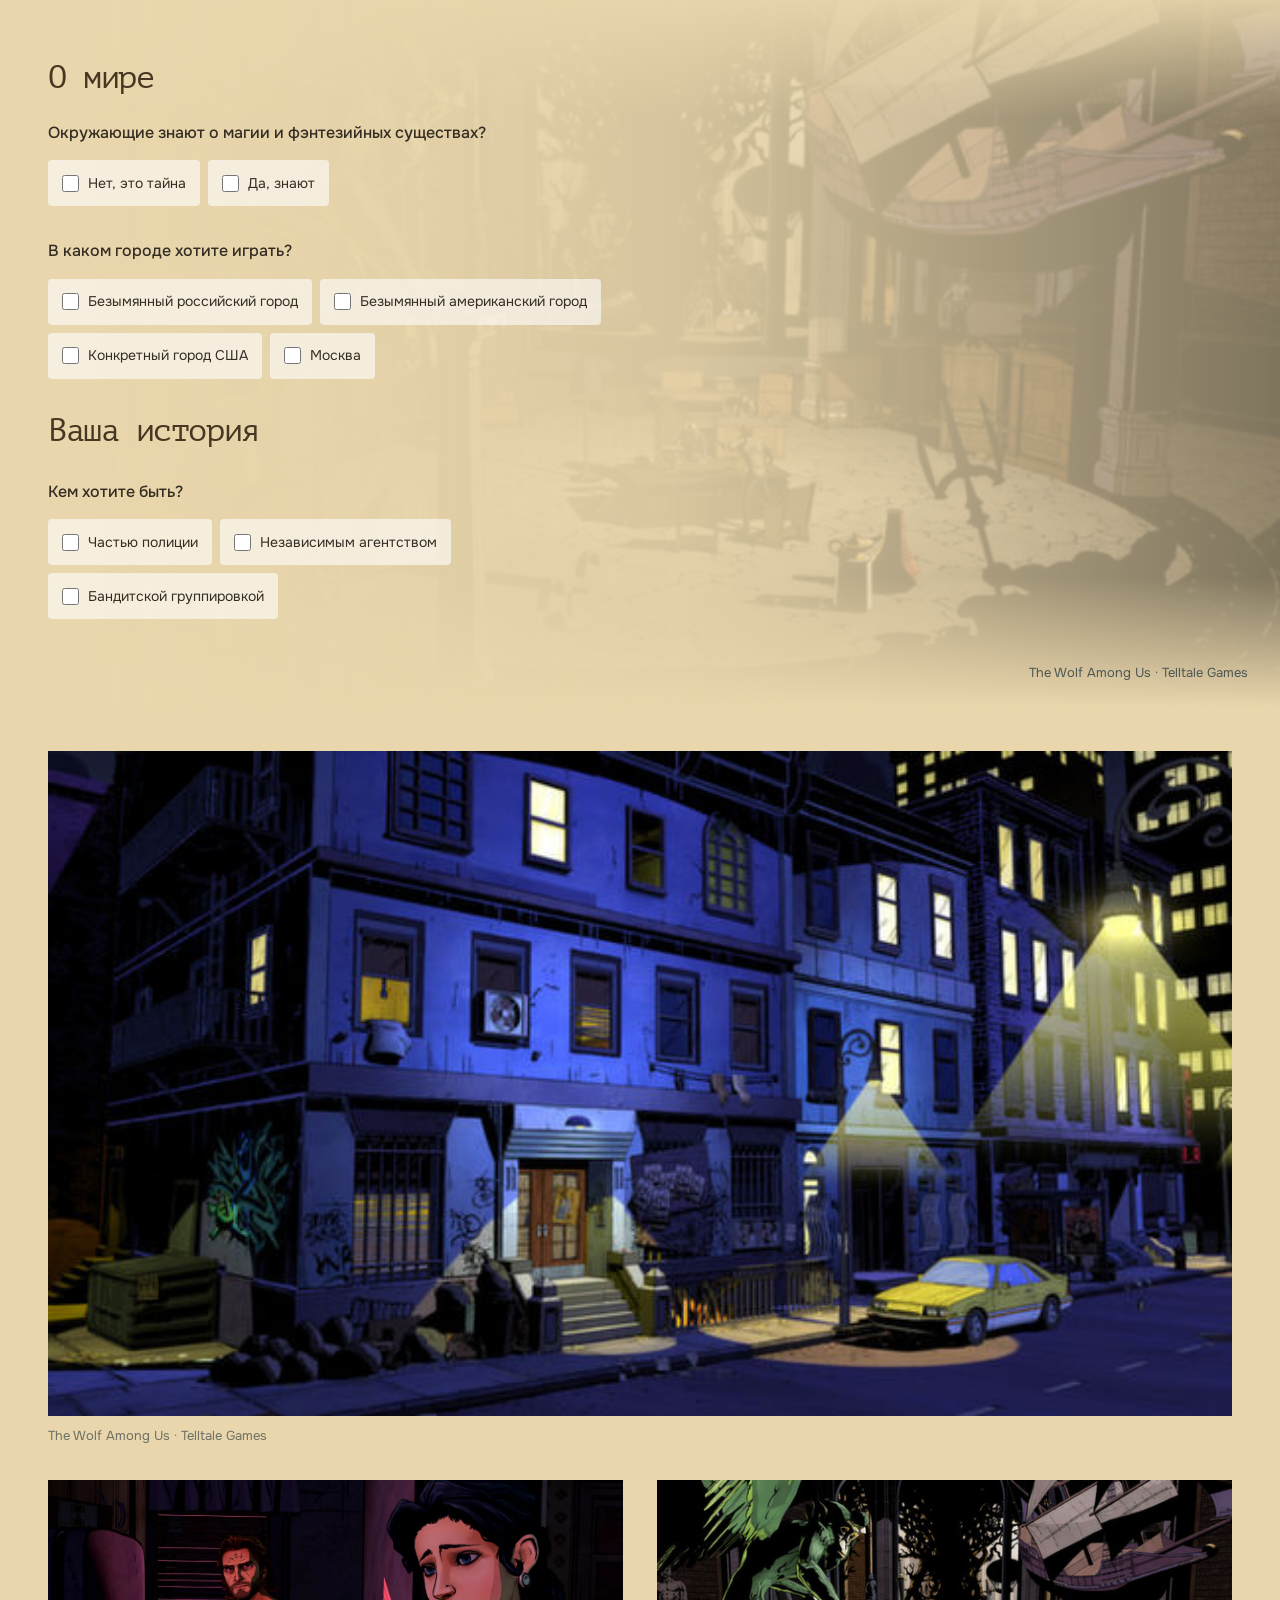
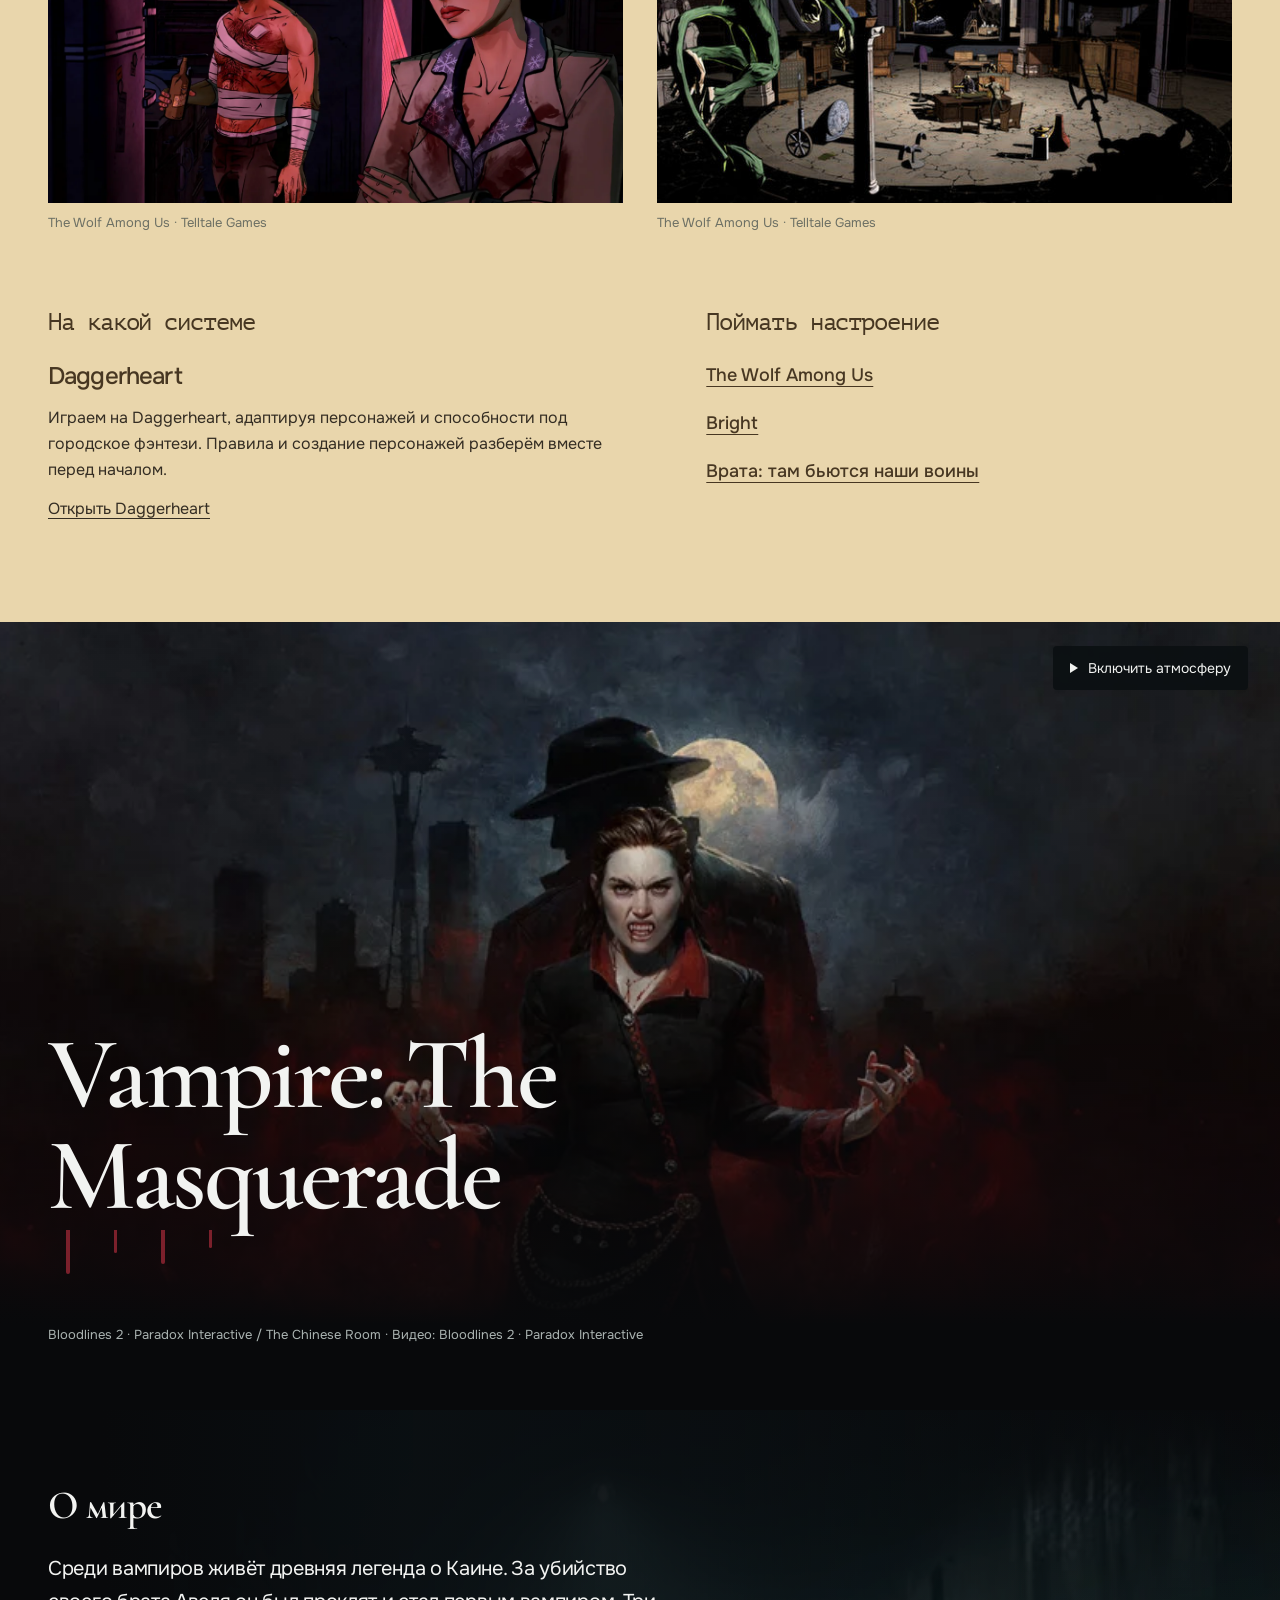
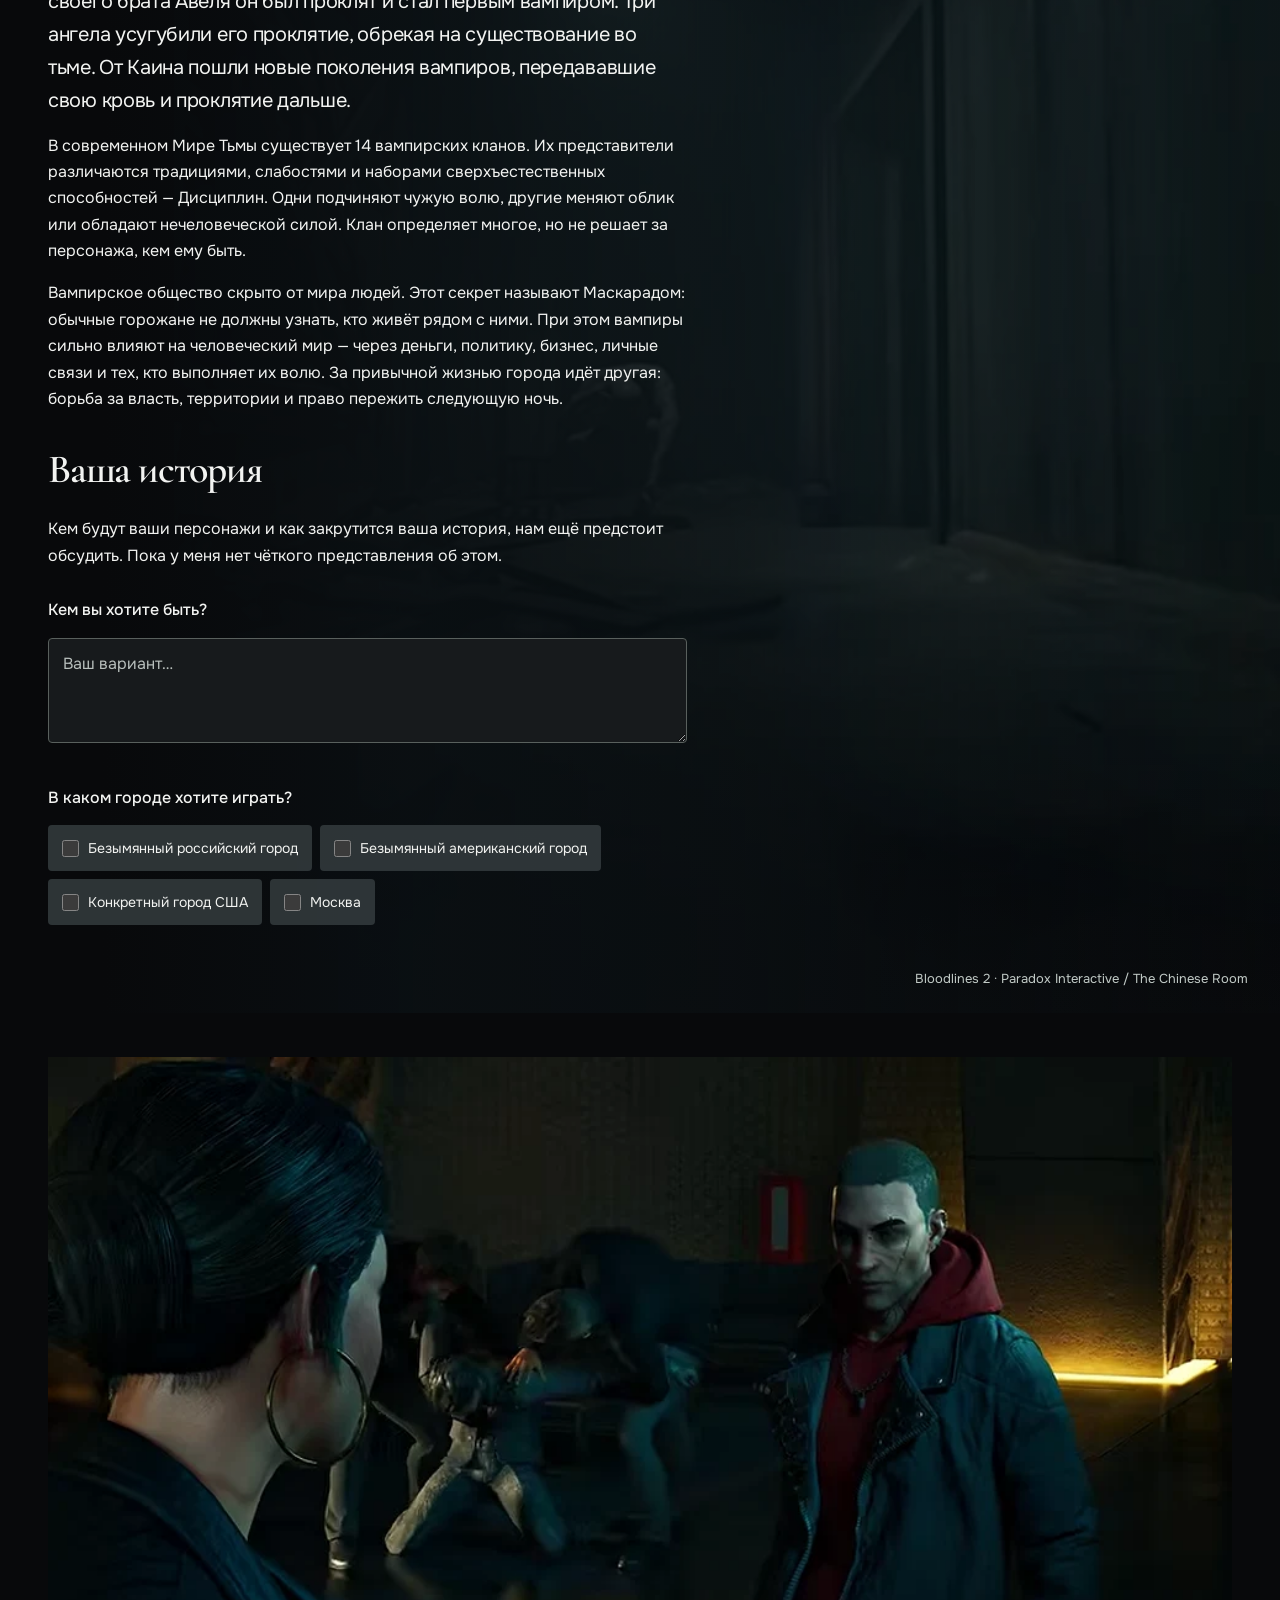
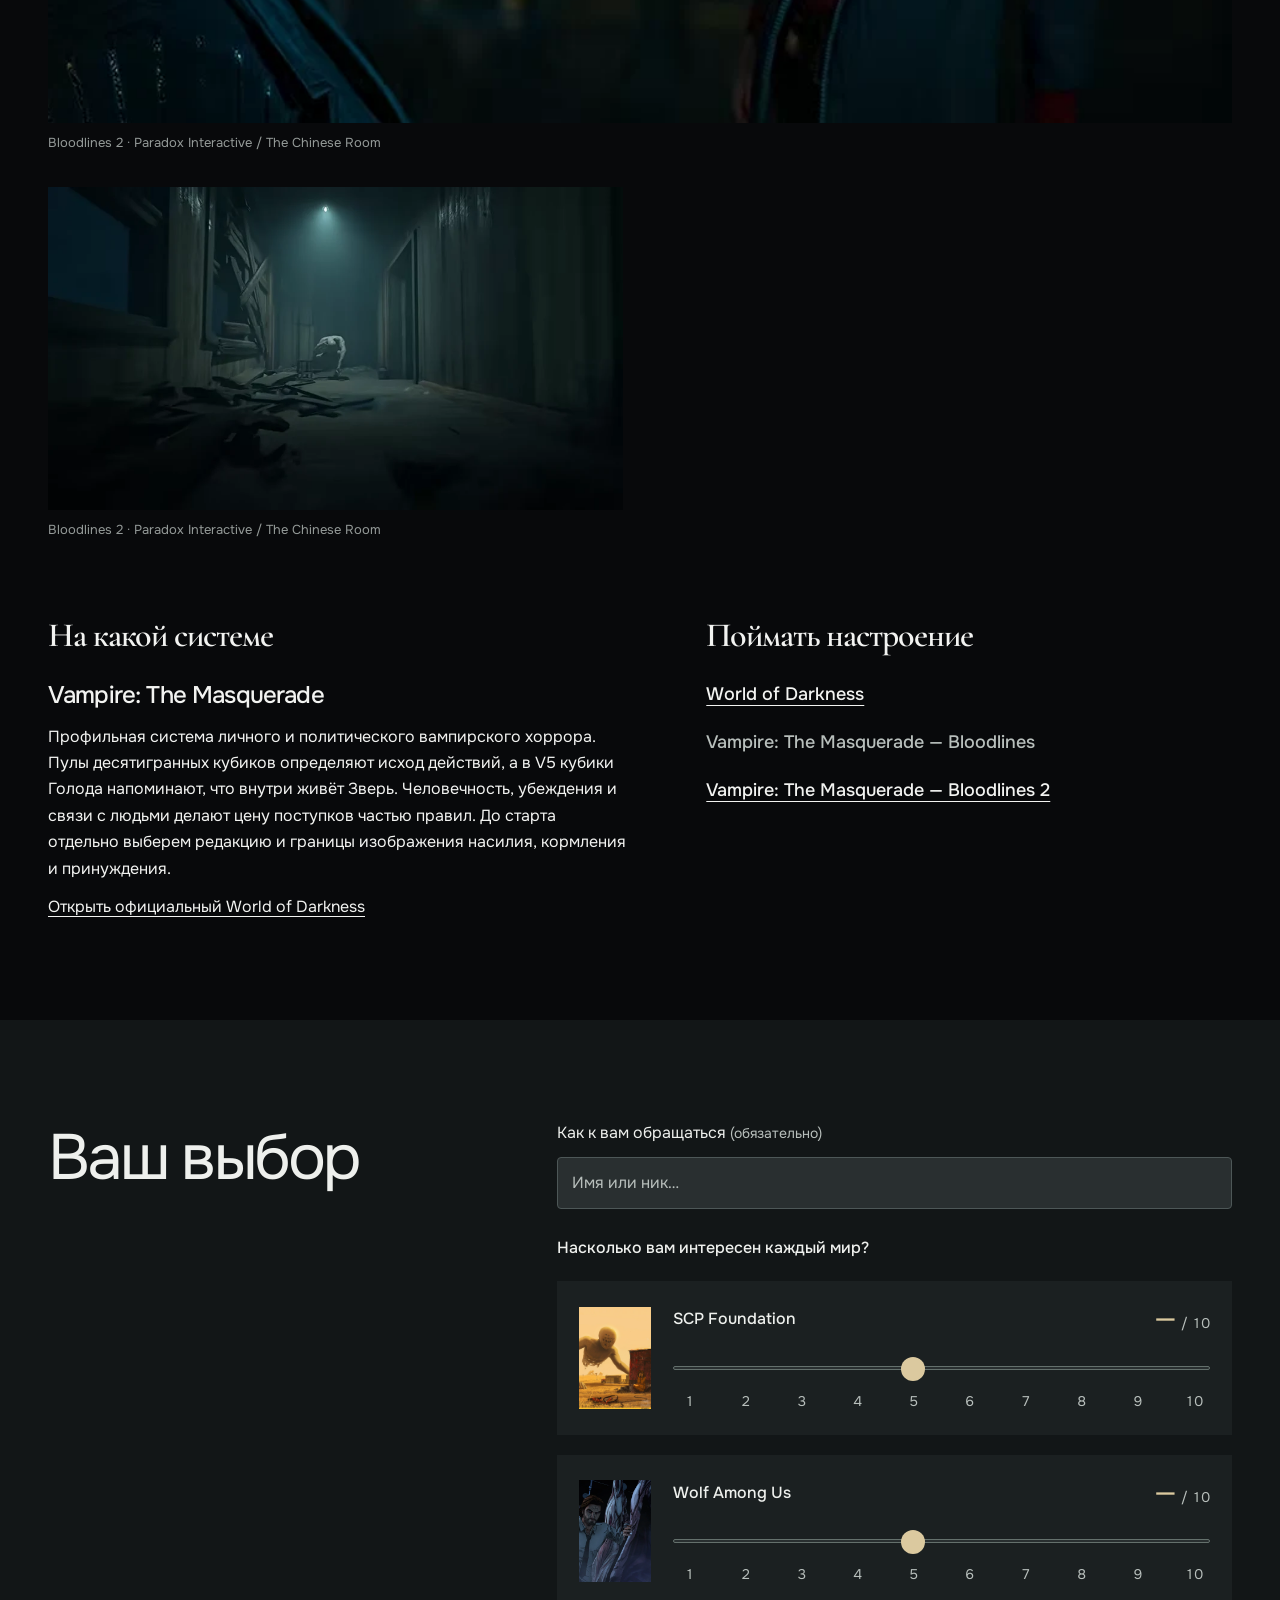
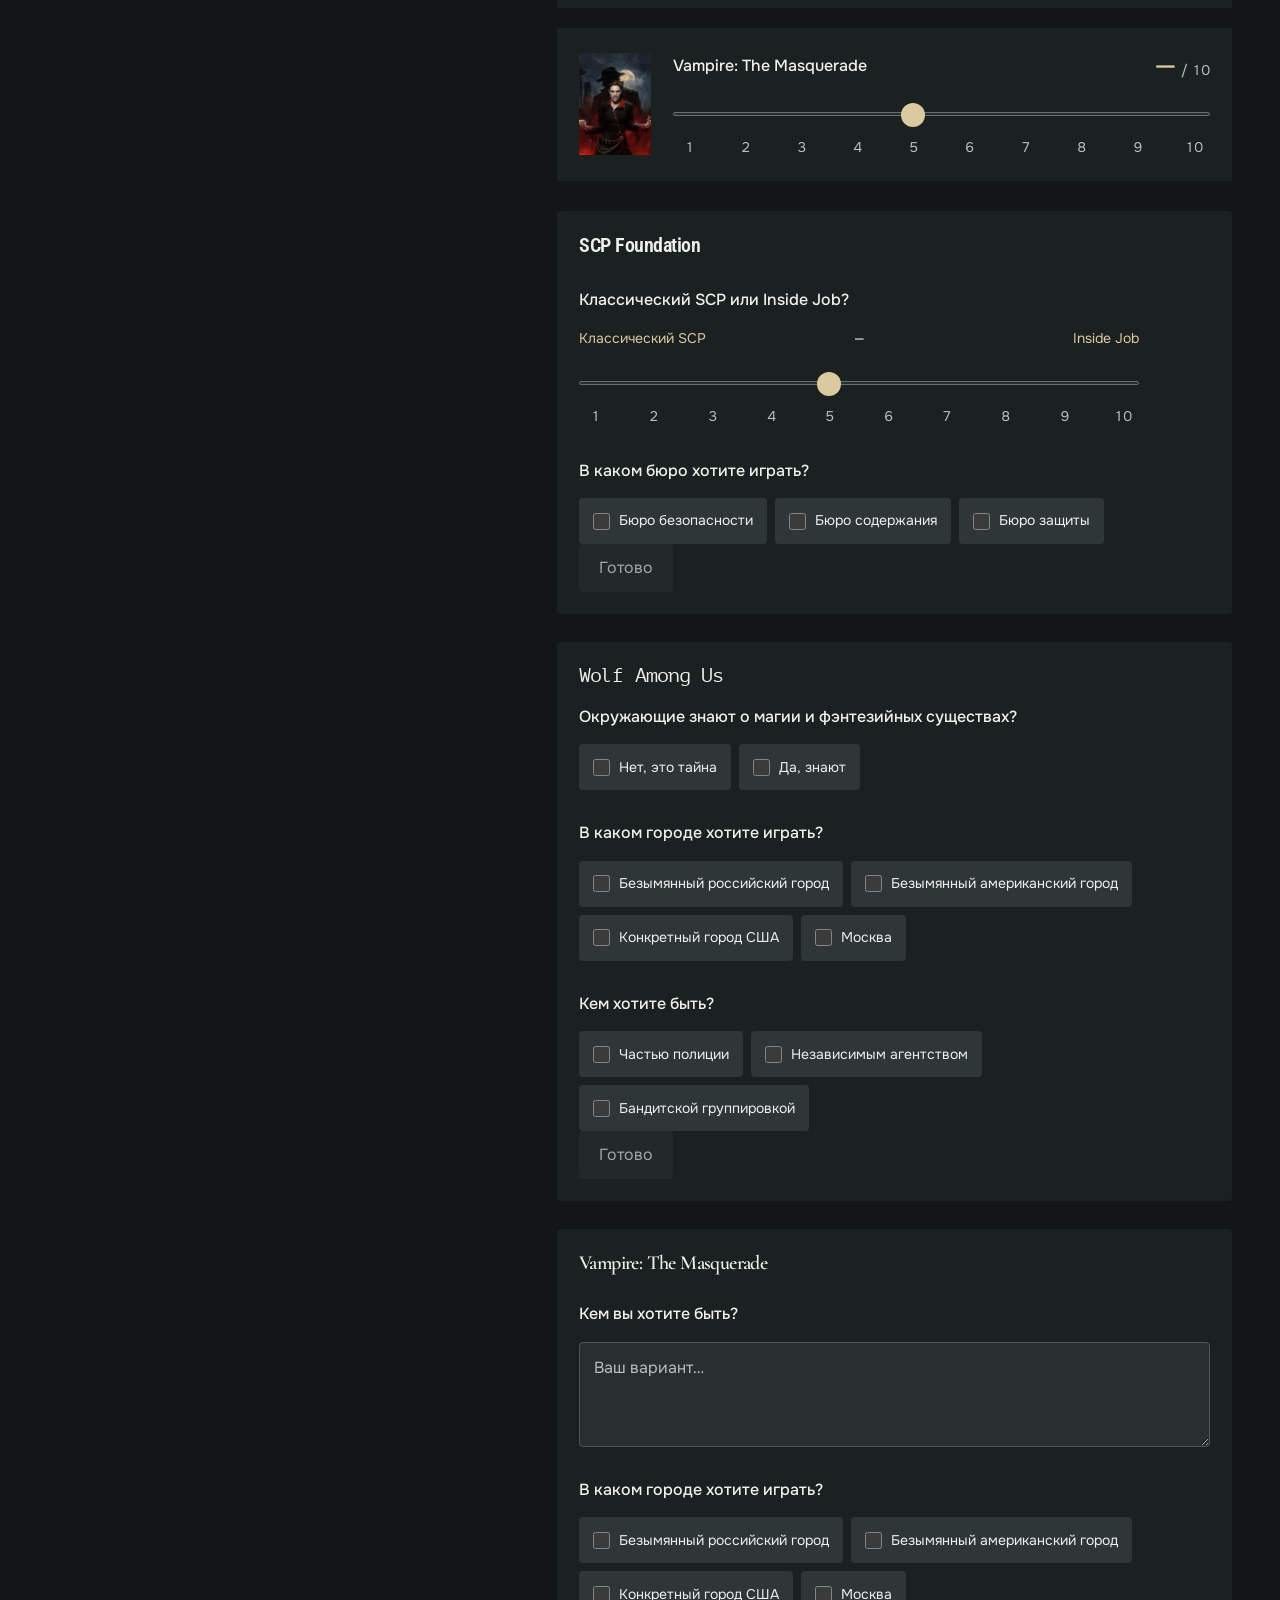
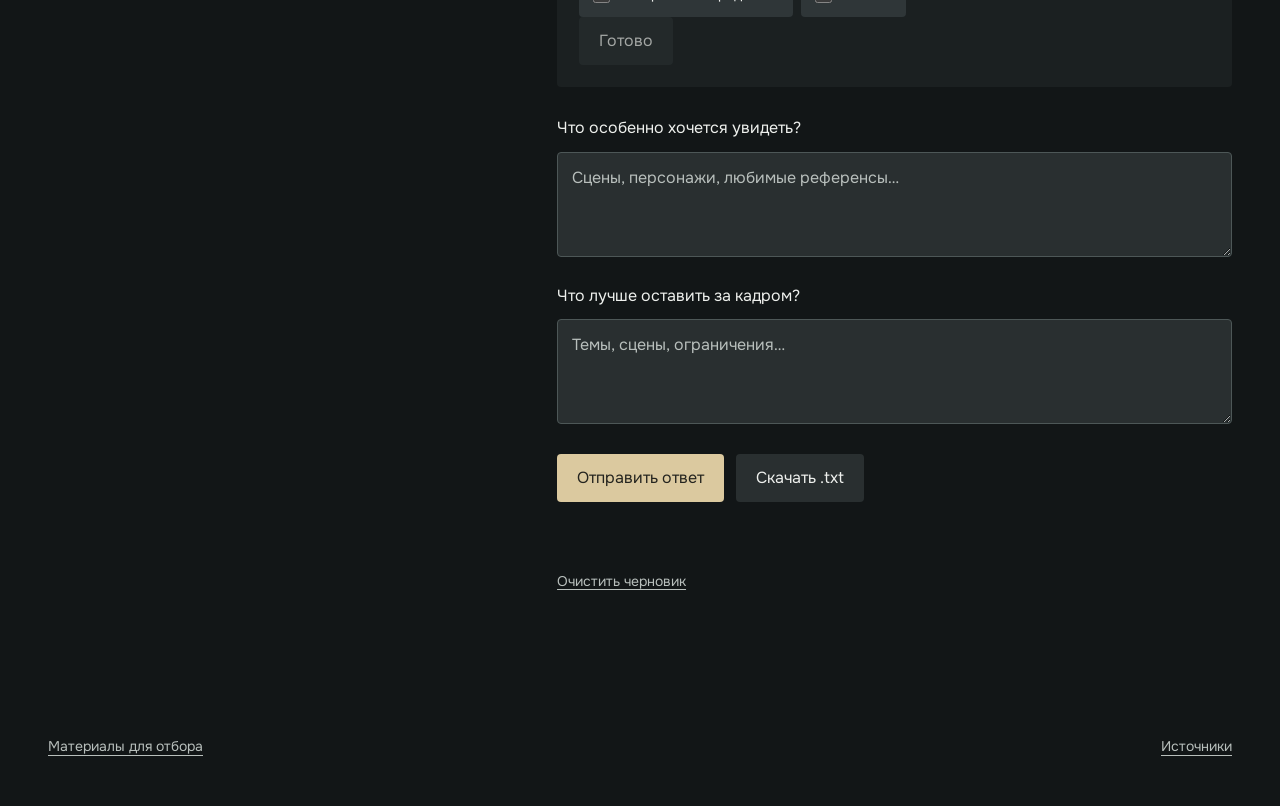
==== commit 8750416c: "Collect survey answers automatically and link protected results" ====
--- a/index.html
+++ b/index.html
@@ -11,11 +11,11 @@
   <link rel="stylesheet" href="assets/fonts/settings-fonts.css?v=5baf0ed14a">
   <link rel="stylesheet" href="immersive.css?v=f8485dd128">
   <link rel="preload" href="assets/fonts/Onest-Variable.ttf" as="font" type="font/ttf" crossorigin>
-  <script src="site.config.js?v=292b80ce52" defer></script>
+  <script src="site.config.js?v=68a5680077" defer></script>
   <script src="settings/anomalies/setting.js?v=44ac4ef236" defer></script>
   <script src="settings/urban-fantasy/setting.js?v=61e4d1903d" defer></script>
   <script src="settings/vampire/setting.js?v=bd96a815c8" defer></script>
-  <script src="app.js?v=0114c471f1" defer></script>
+  <script src="app.js?v=f6cb4d1dc7" defer></script>
 </head>
 <body>
   <a class="skip-link" href="#main">К содержимому</a>
@@ -64,7 +64,7 @@
           <textarea id="boundaries" name="boundaries" rows="3" maxlength="3000" placeholder="Темы, сцены, ограничения…"></textarea>
         </div>
         <div class="form-actions">
-          <button type="submit" class="button primary">Скопировать ответ</button>
+          <button type="submit" class="button primary">Отправить ответ</button>
           <button type="button" id="download-answer" class="button secondary-button">Скачать .txt</button>
         </div>
         <p id="form-status" class="form-status" role="status" aria-live="polite"></p>
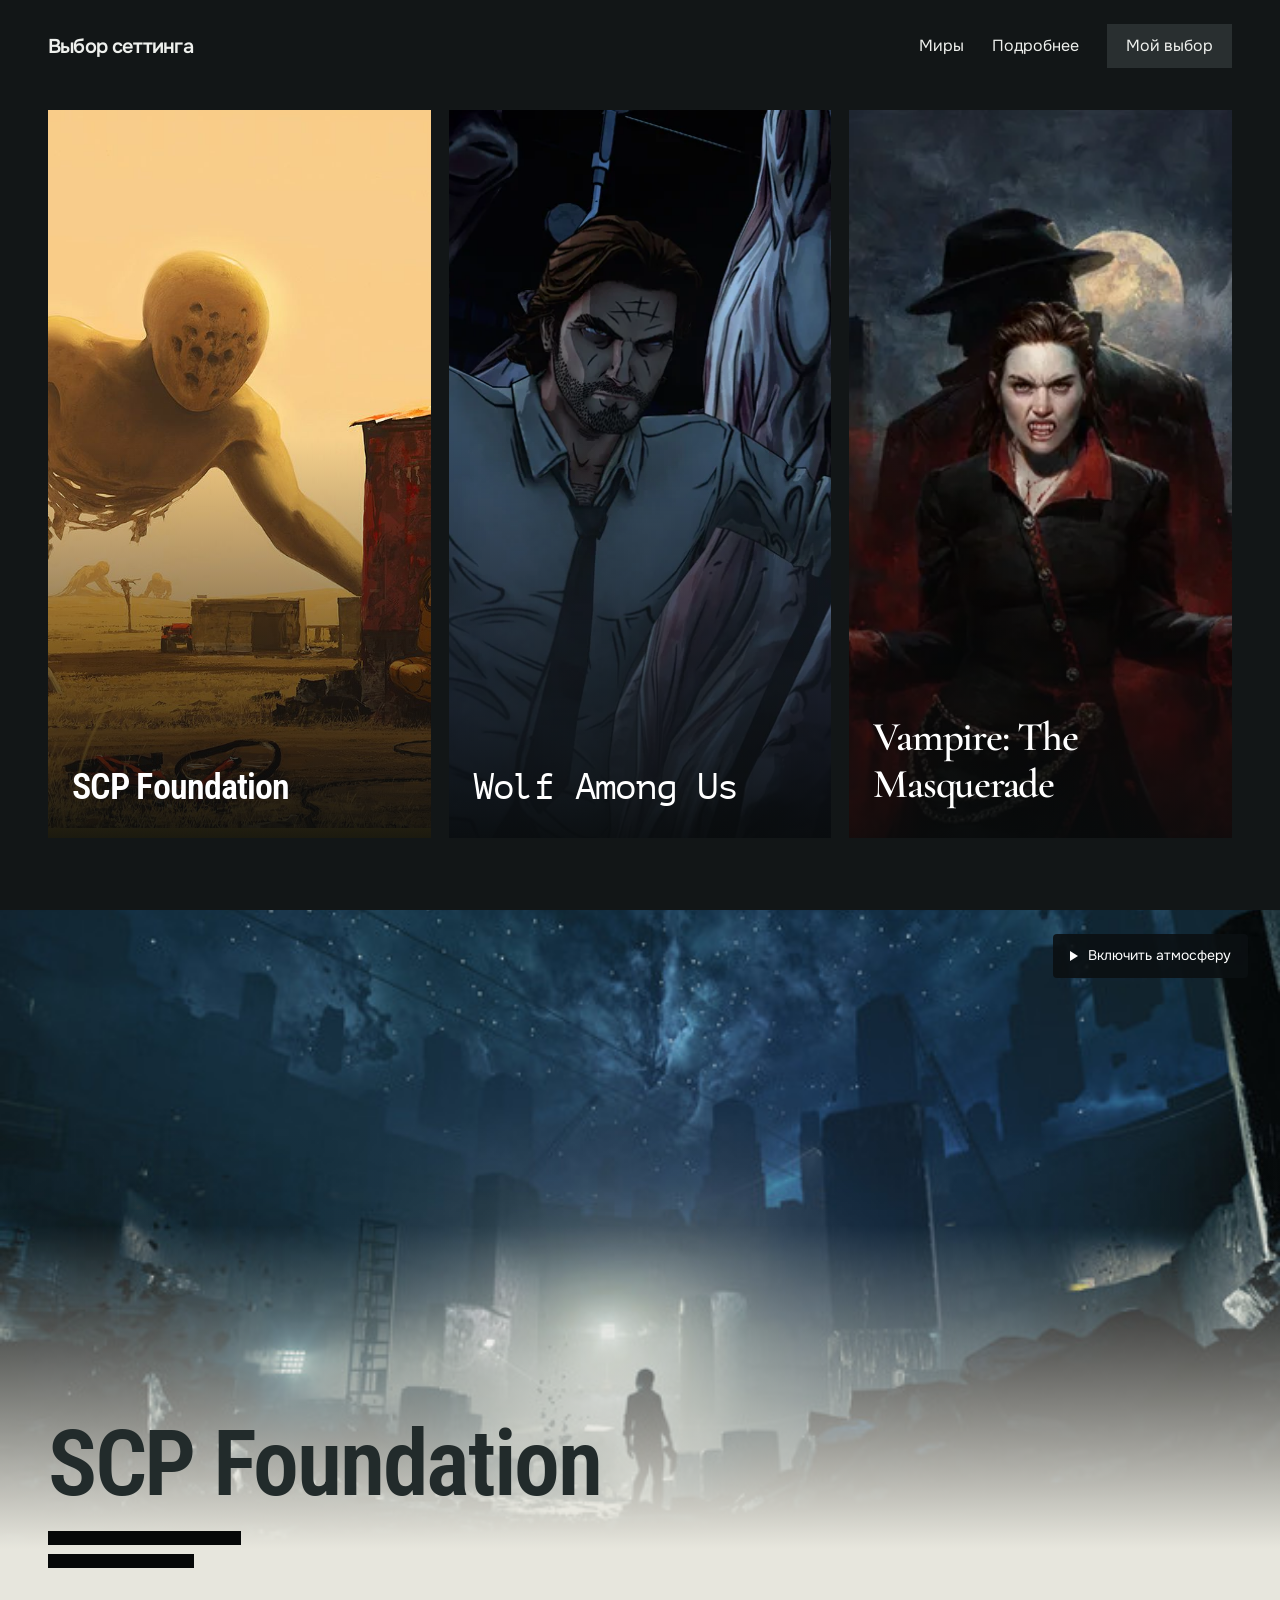
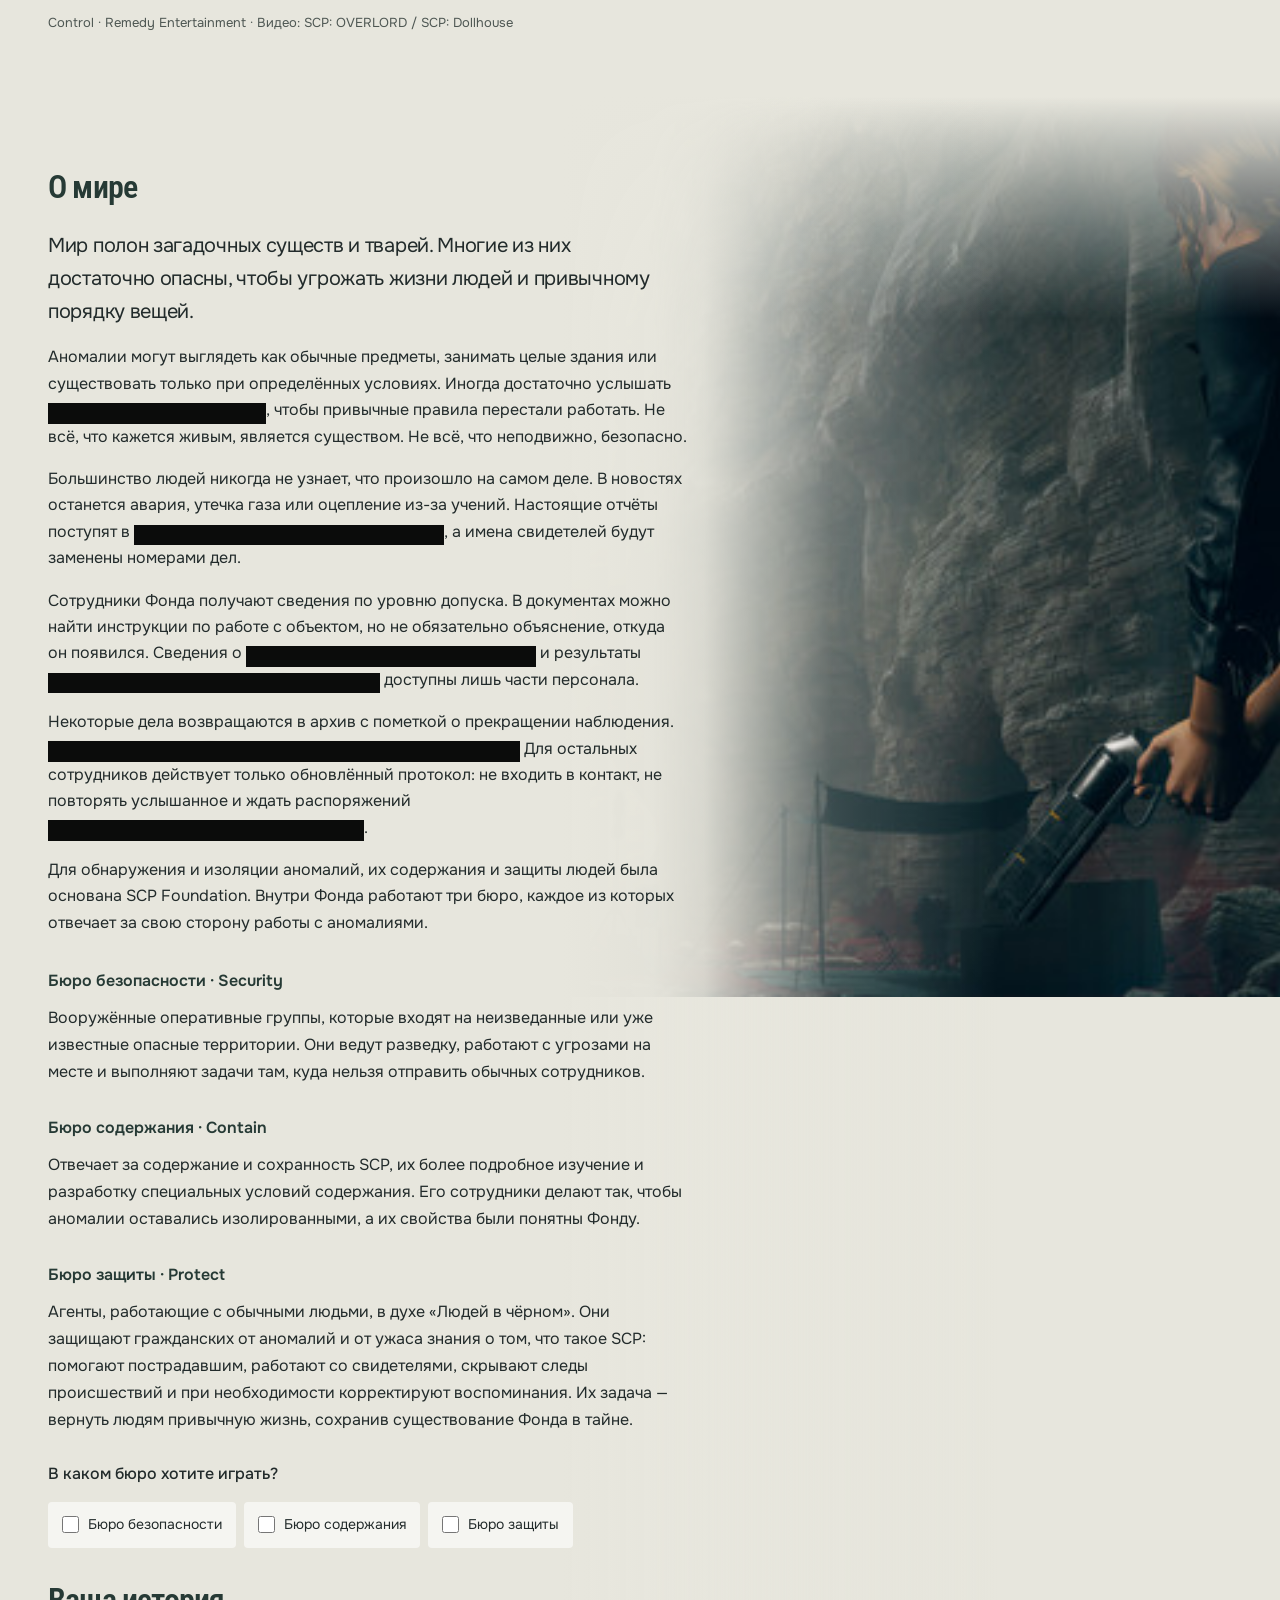
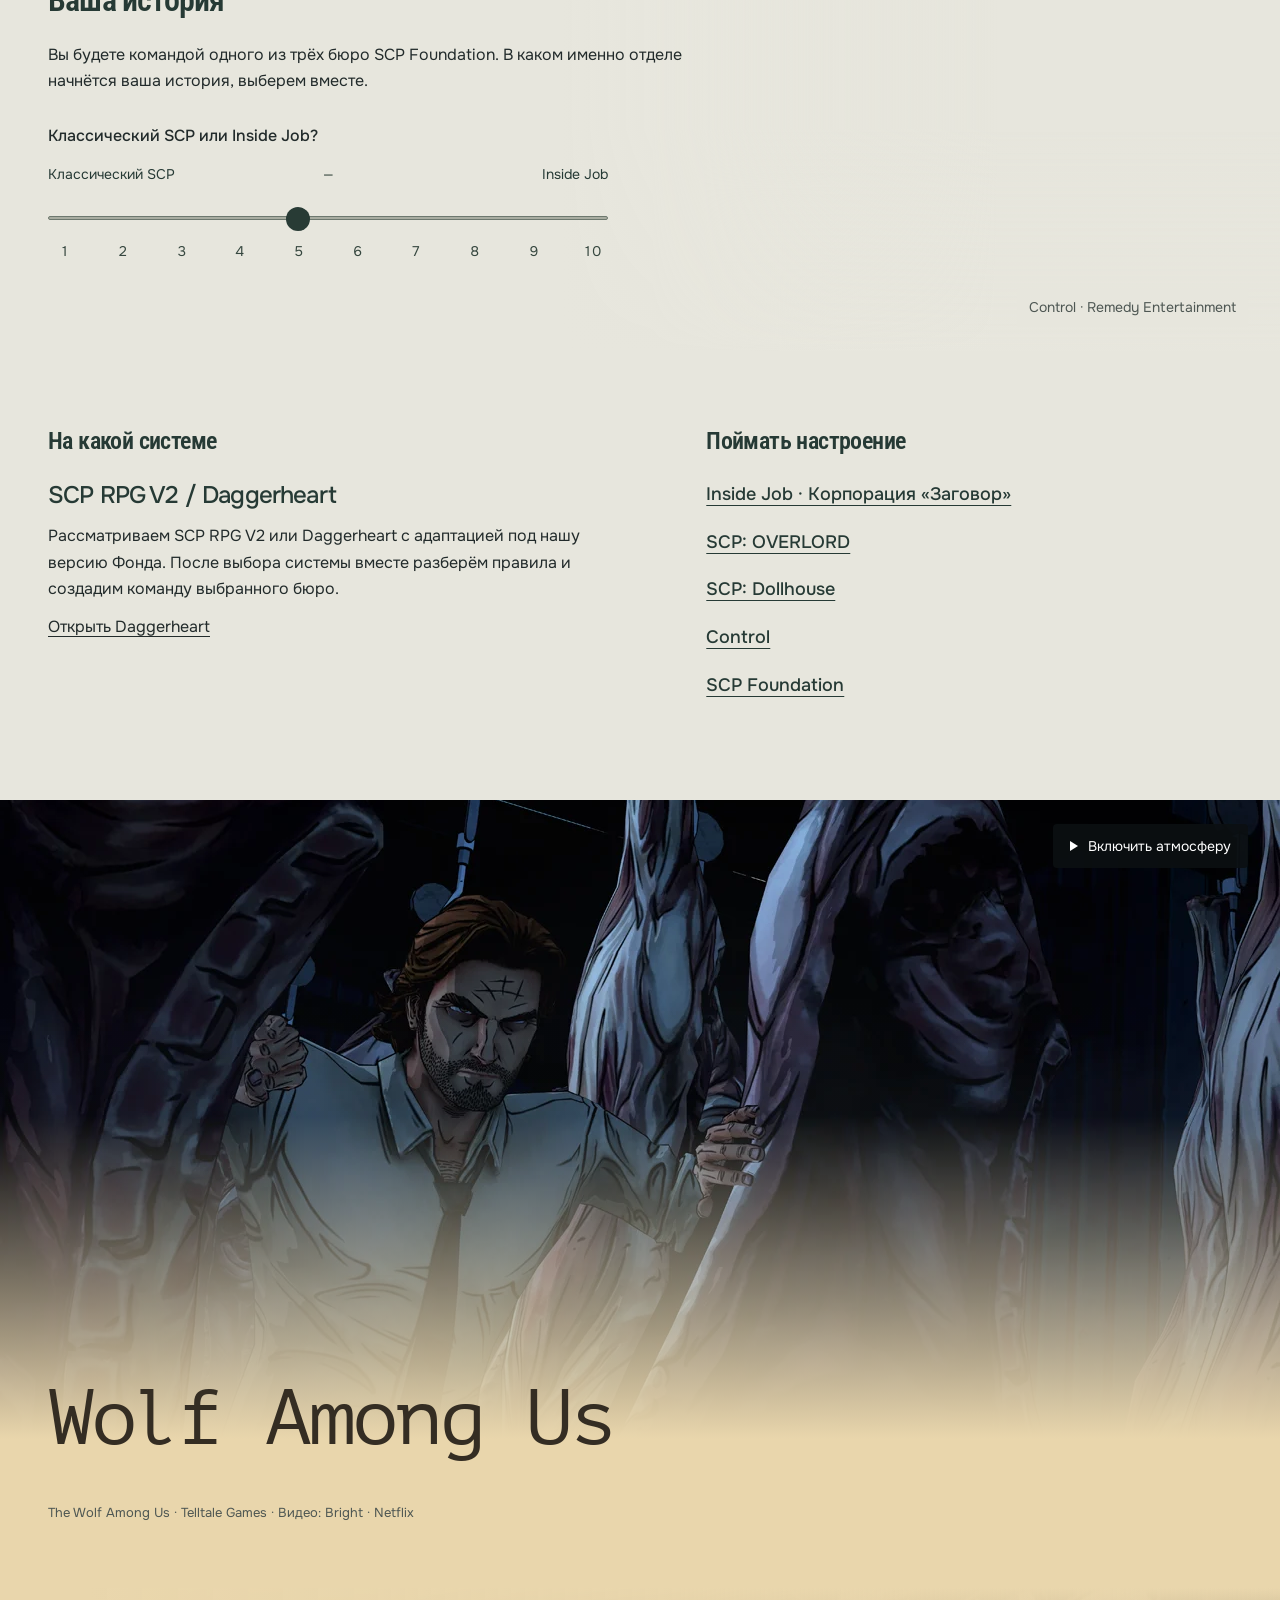
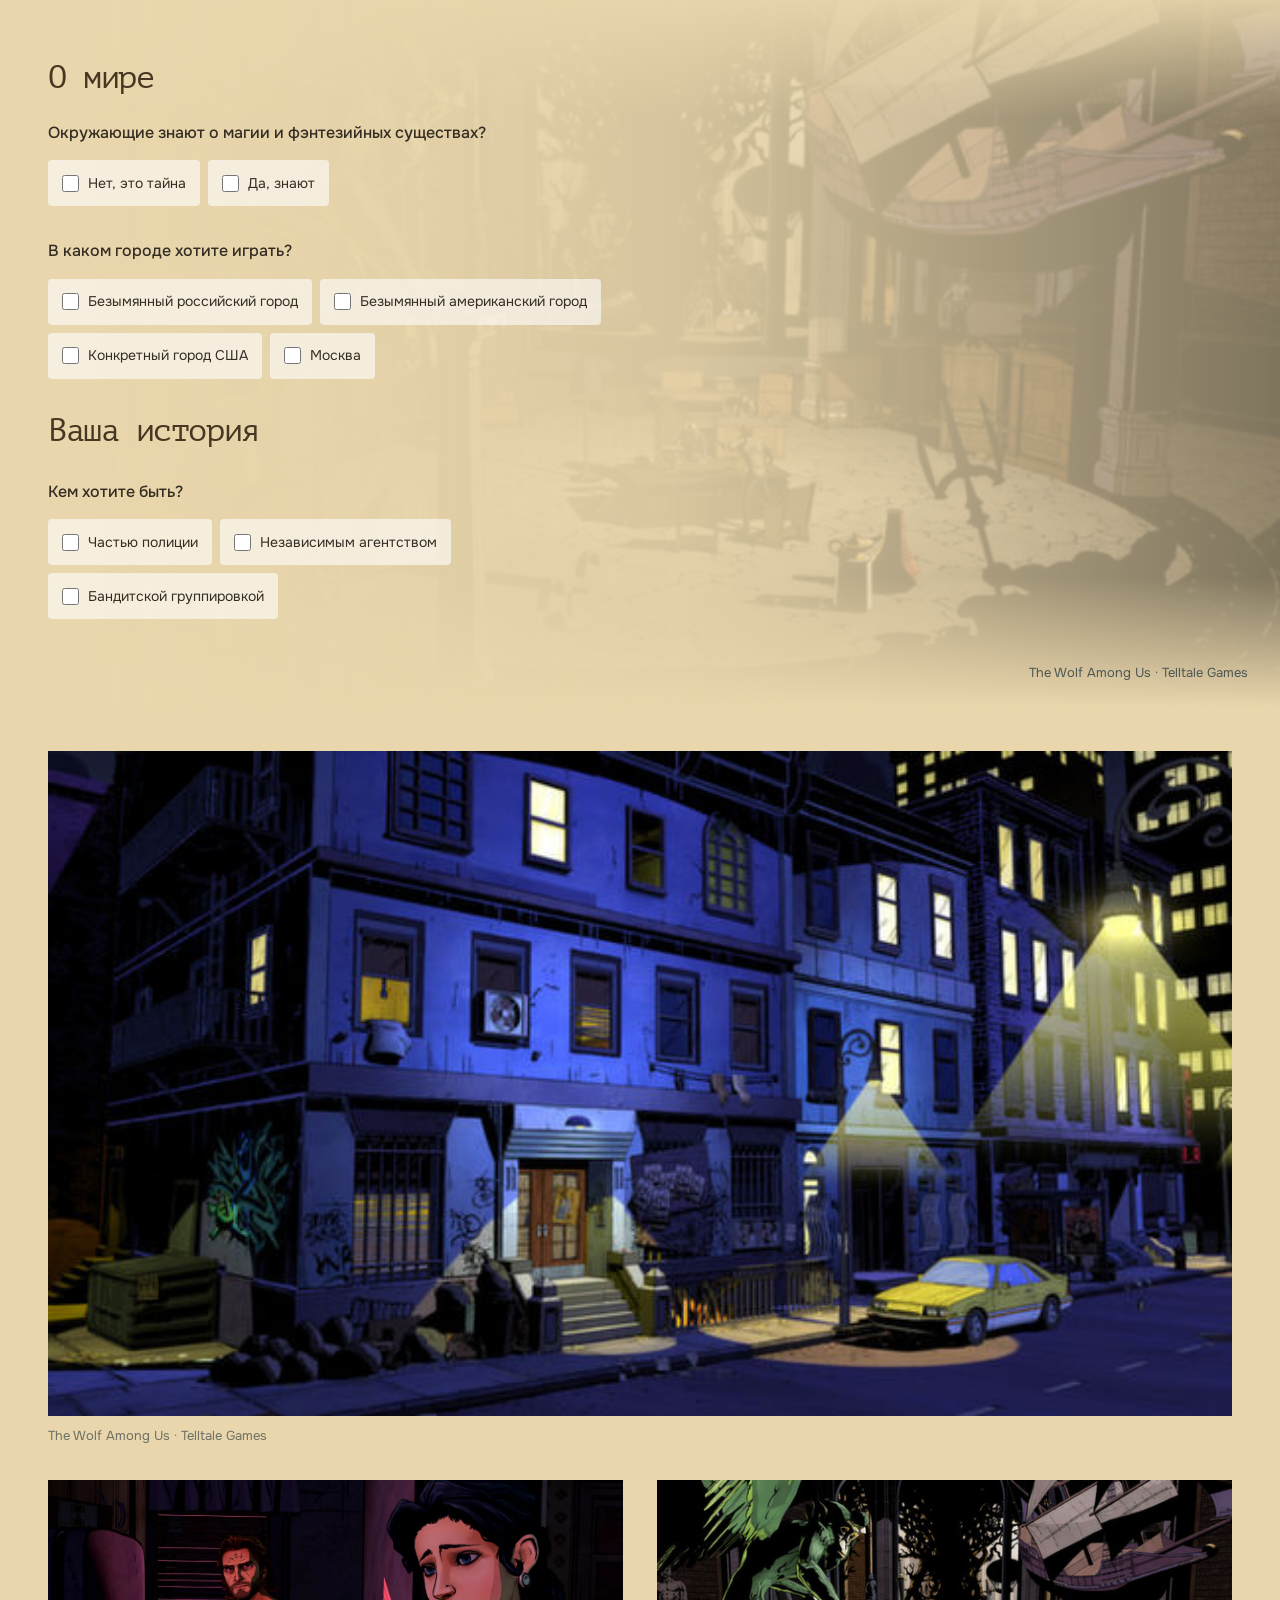
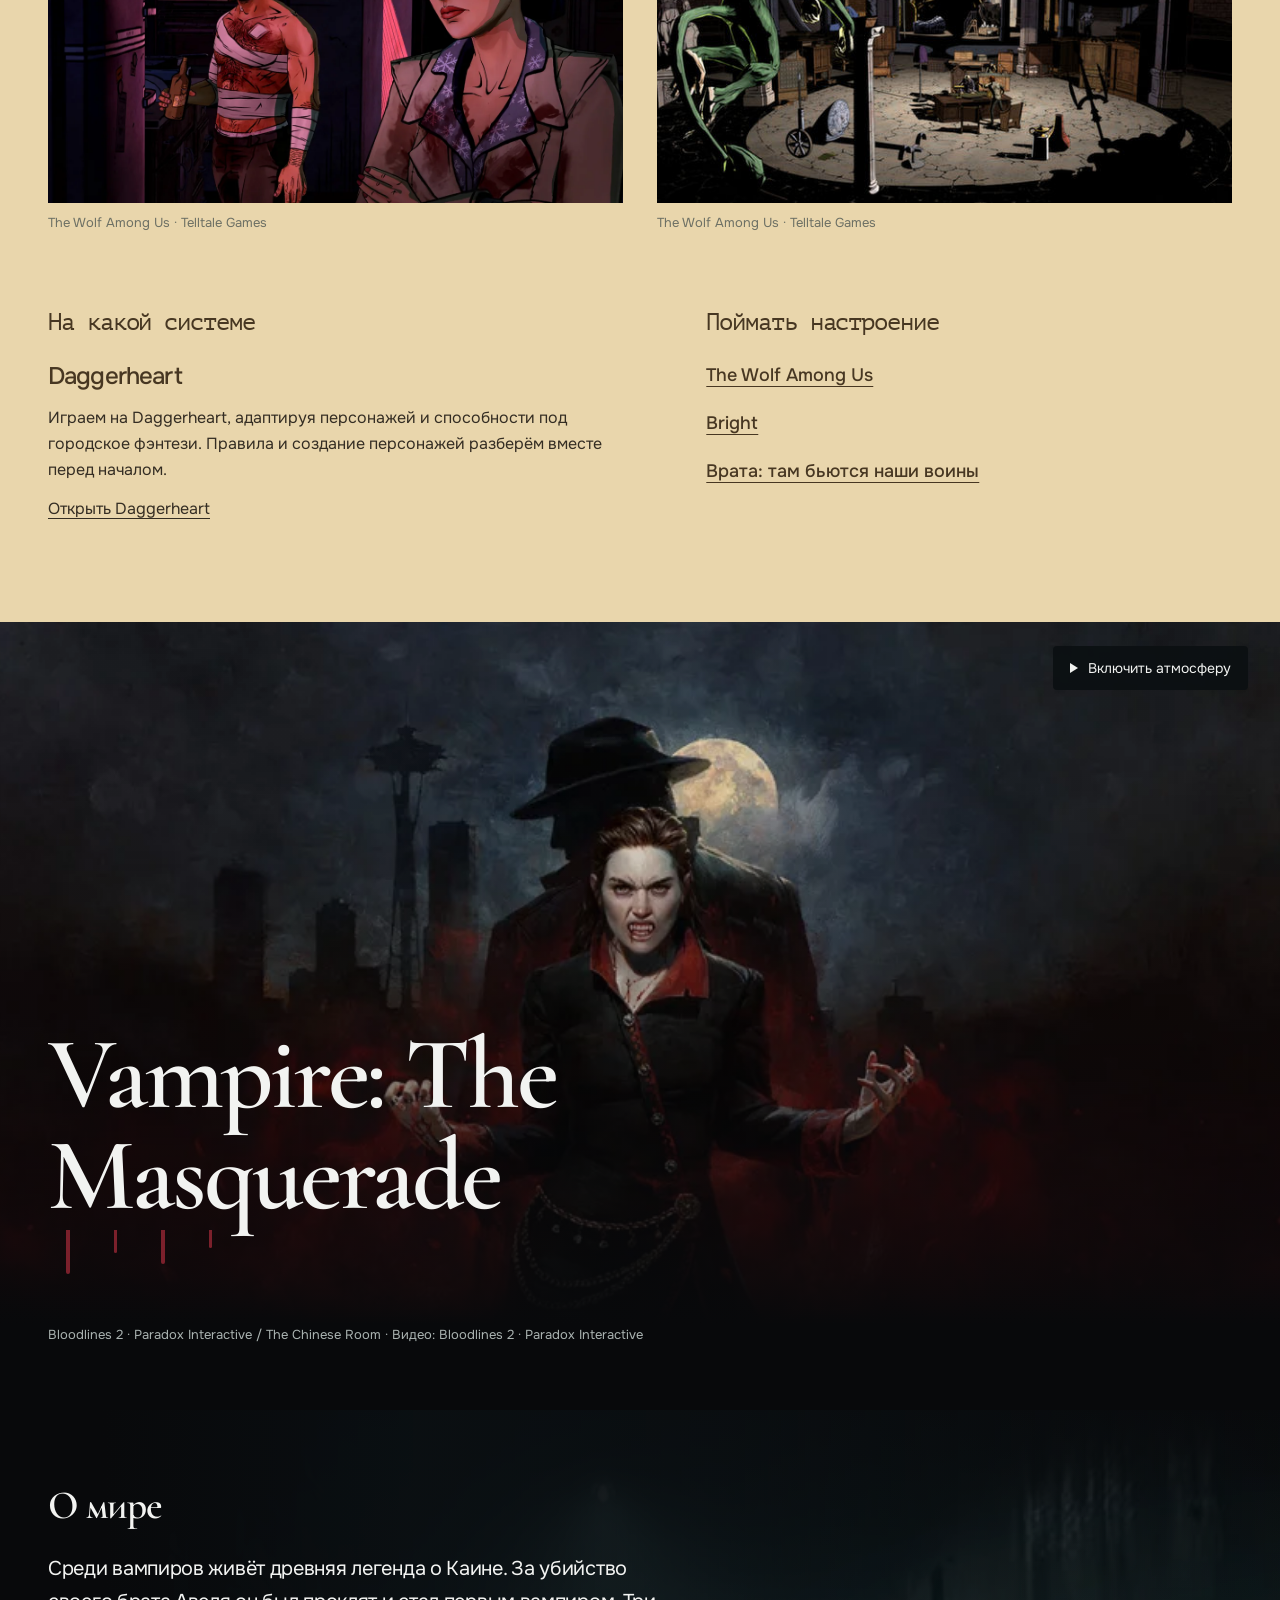
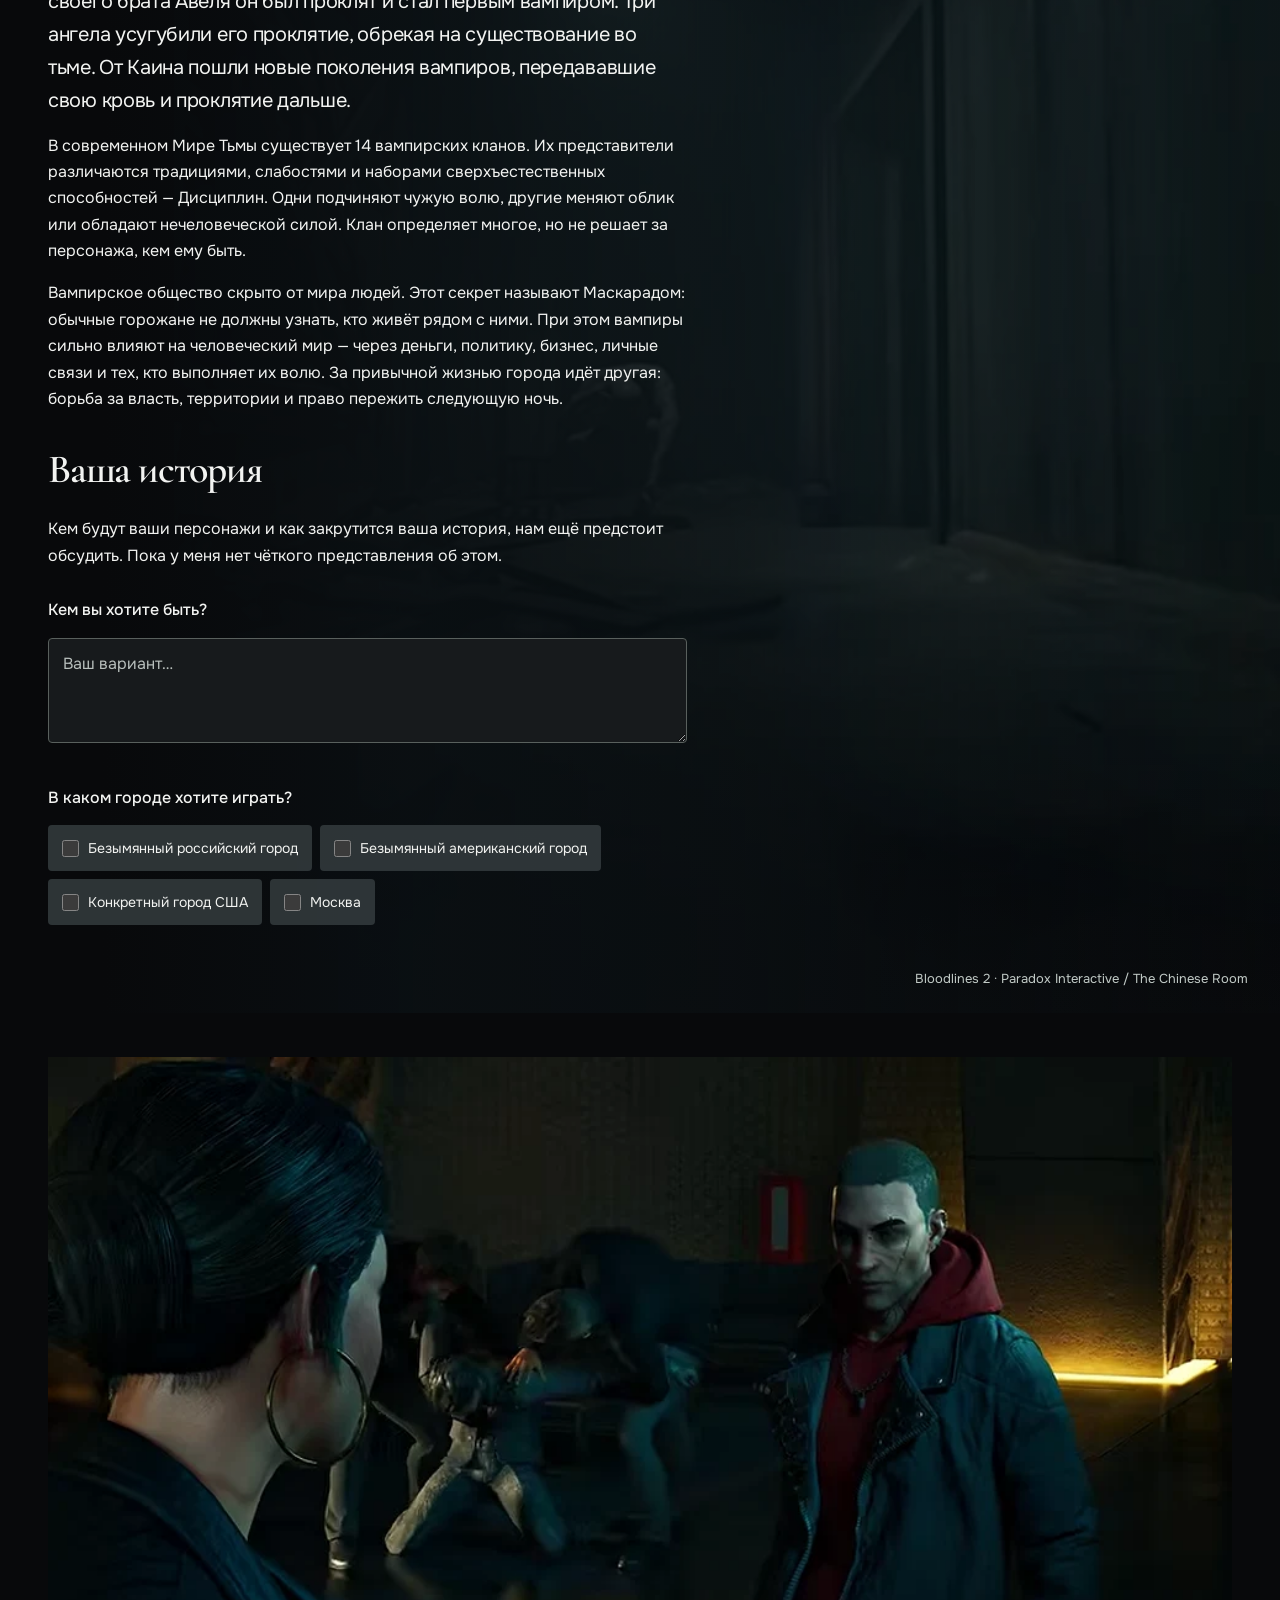
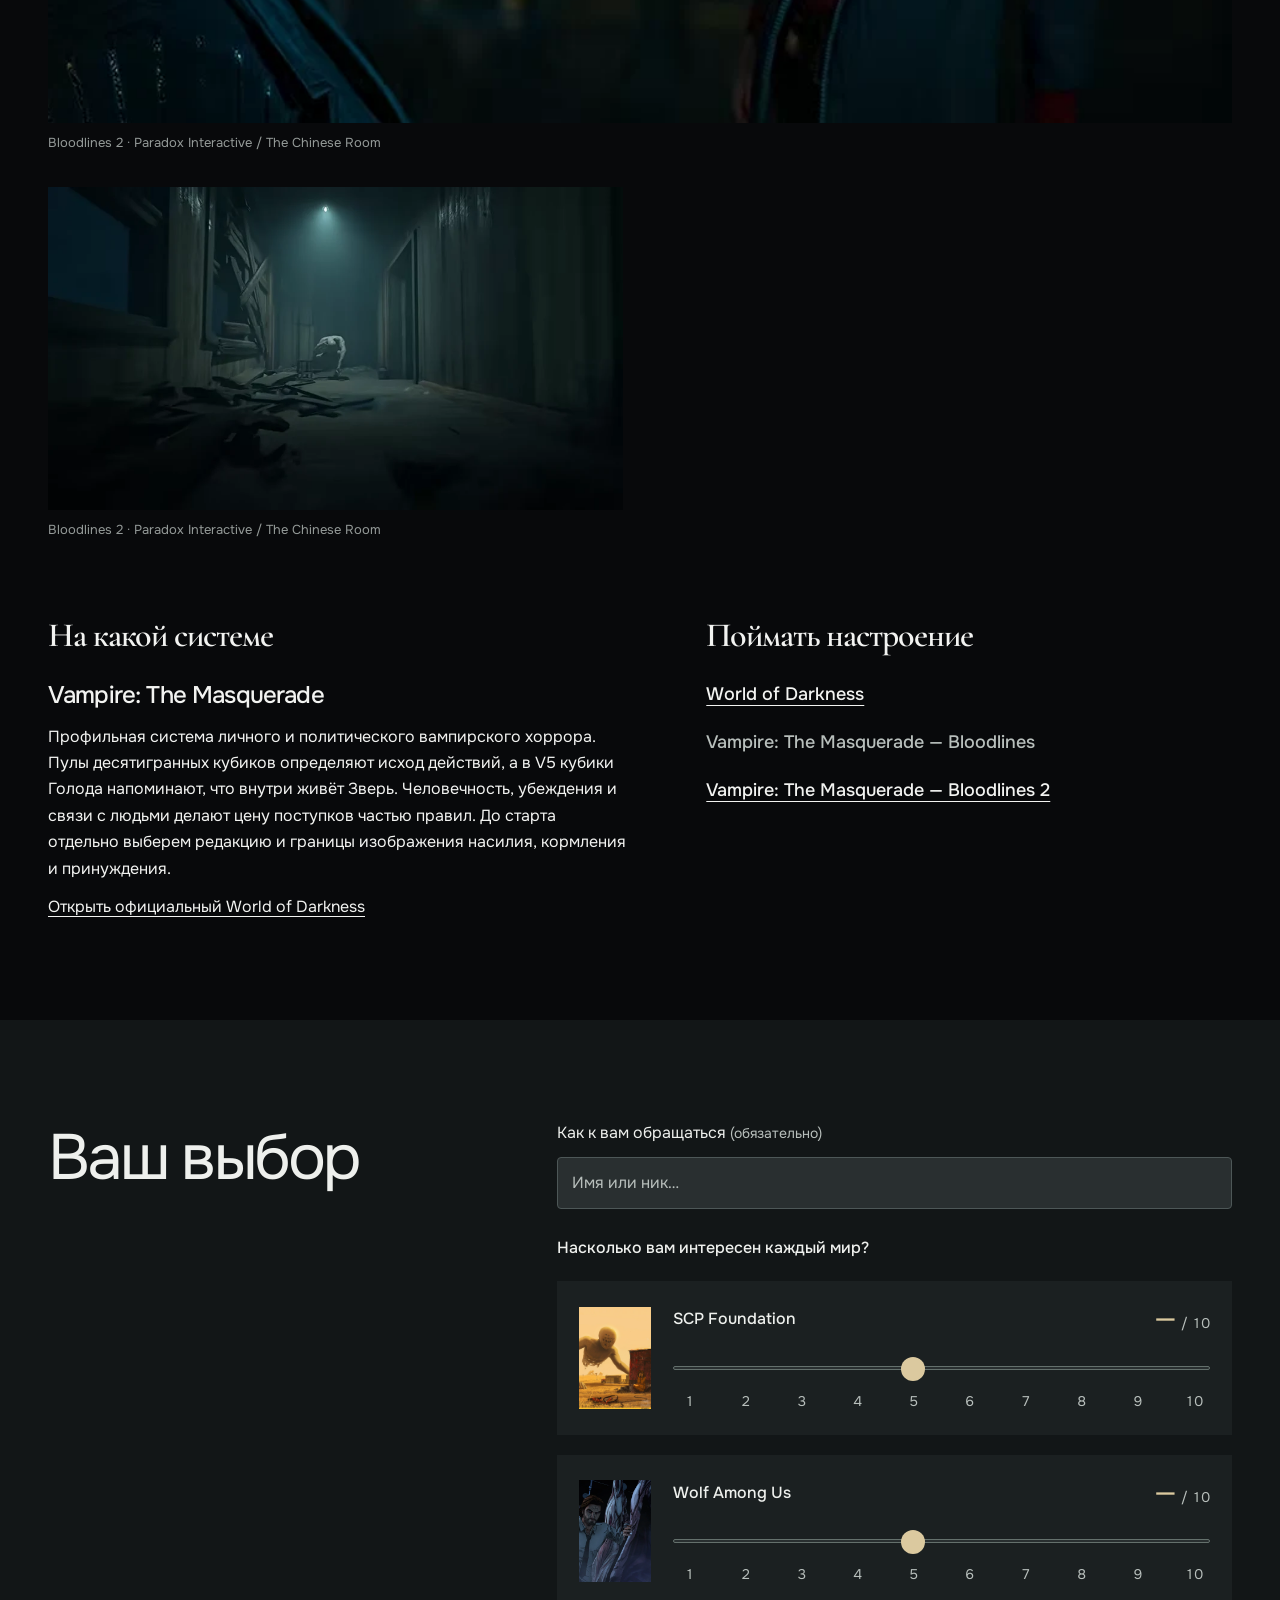
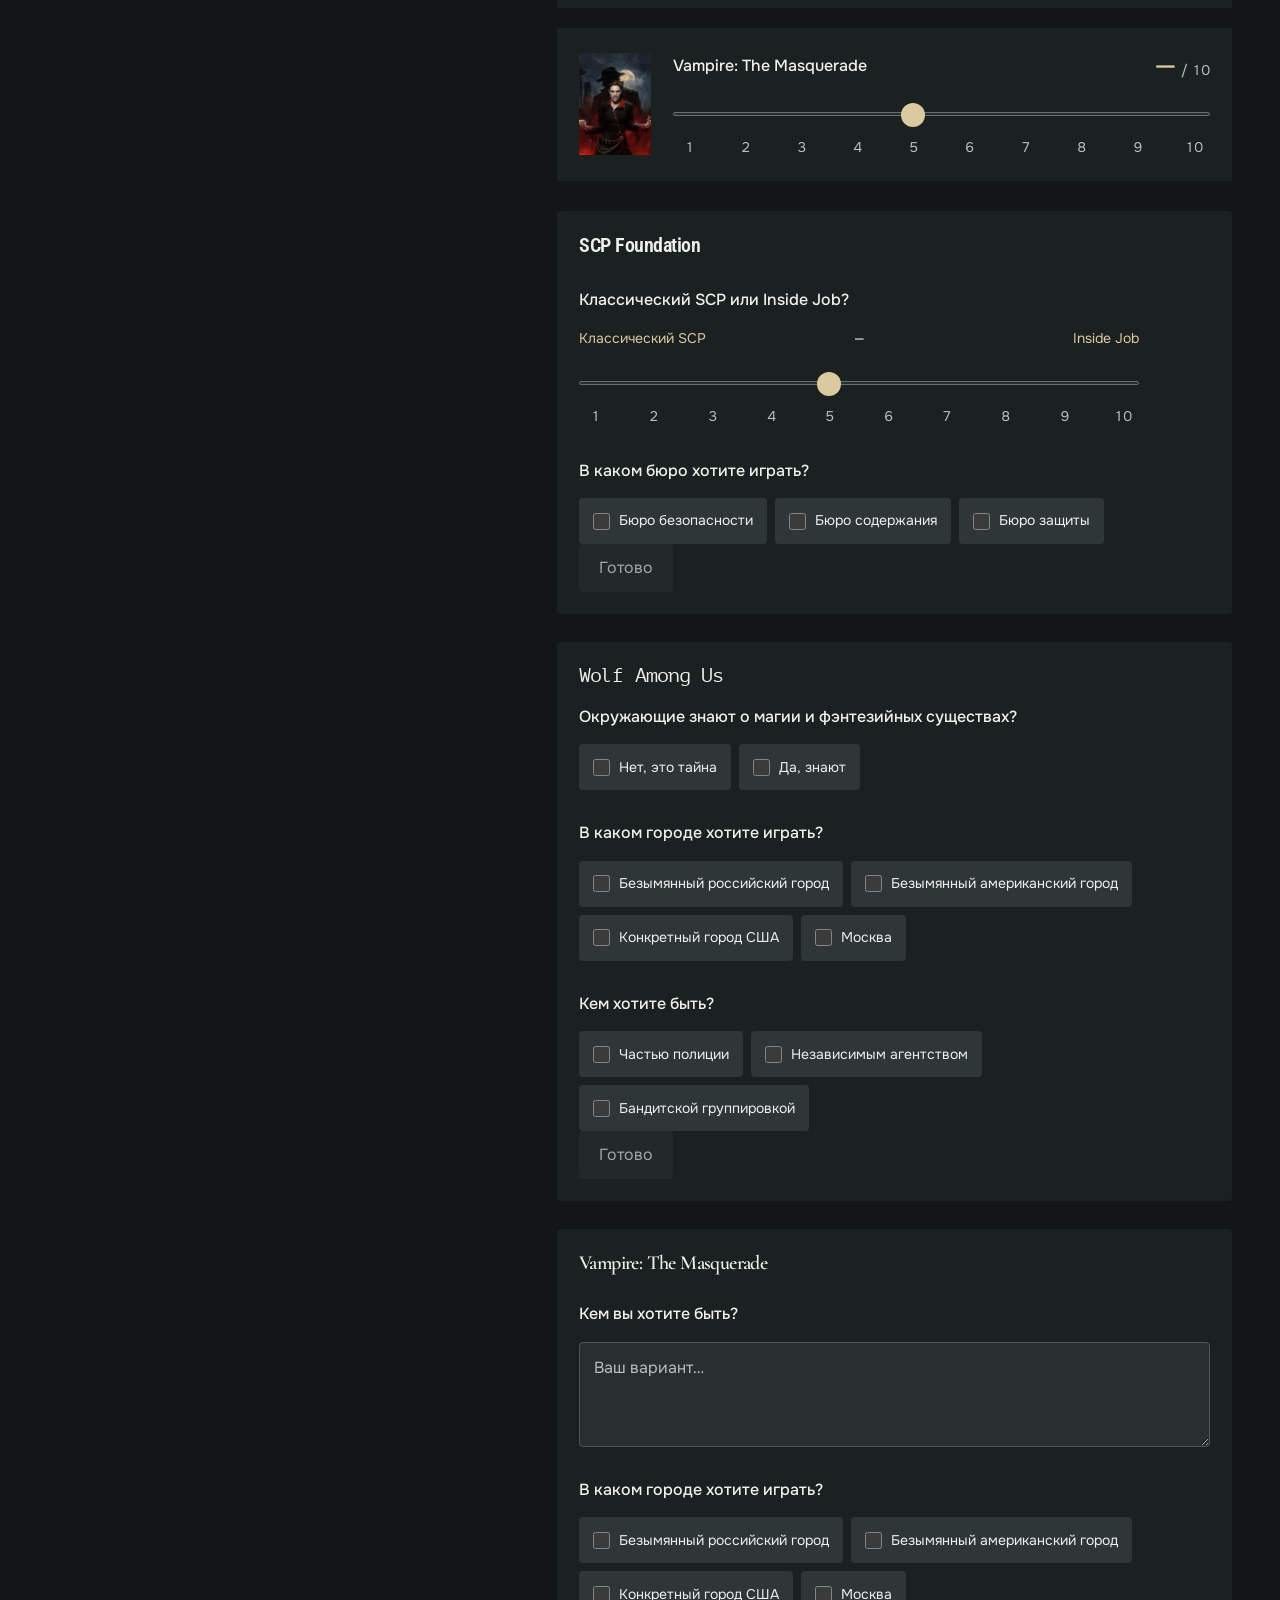
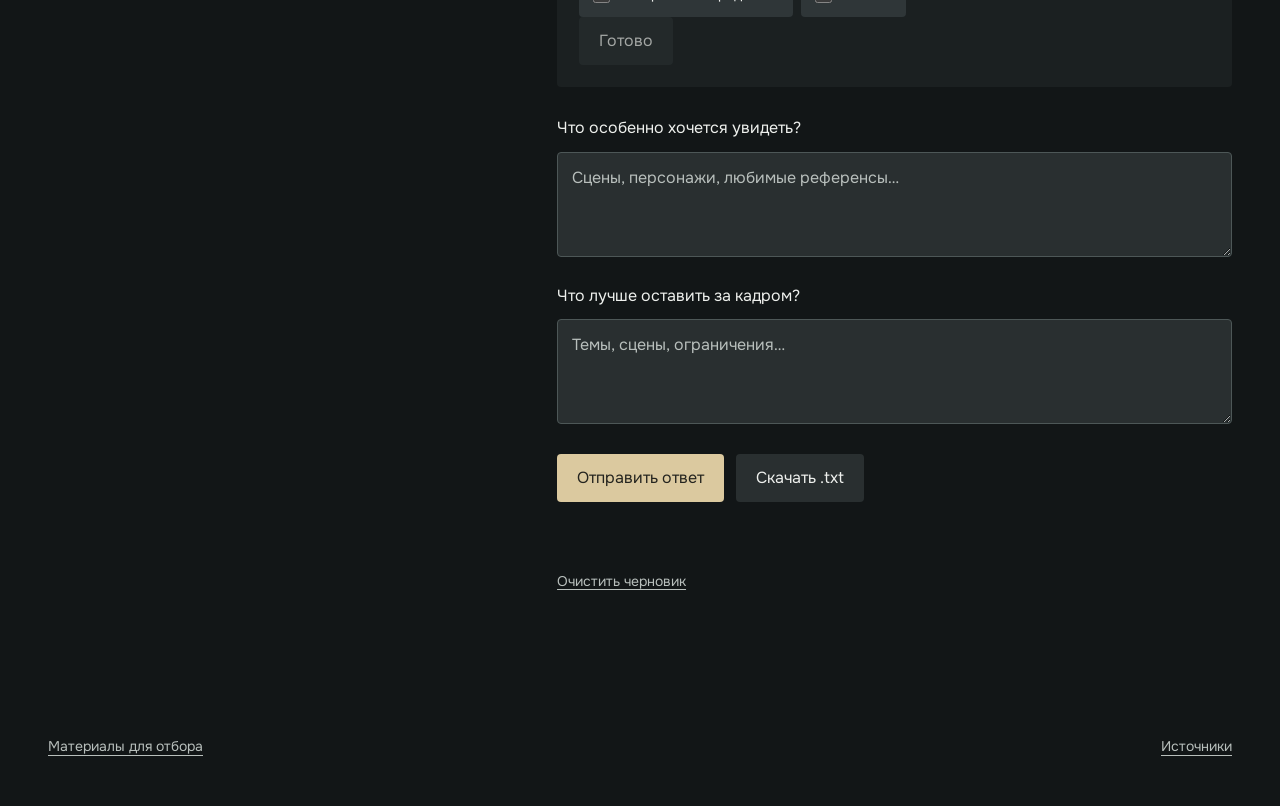
==== commit 2ffc738c: "Restore vivid SCP references across desktop and mobile" ====
--- a/index.html
+++ b/index.html
@@ -9,13 +9,13 @@
   <link rel="icon" href="assets/favicon.svg" type="image/svg+xml">
   <link rel="stylesheet" href="styles.css?v=c5eba6a68e">
   <link rel="stylesheet" href="assets/fonts/settings-fonts.css?v=5baf0ed14a">
-  <link rel="stylesheet" href="immersive.css?v=f8485dd128">
+  <link rel="stylesheet" href="immersive.css?v=bb7992c40f">
   <link rel="preload" href="assets/fonts/Onest-Variable.ttf" as="font" type="font/ttf" crossorigin>
   <script src="site.config.js?v=68a5680077" defer></script>
   <script src="settings/anomalies/setting.js?v=44ac4ef236" defer></script>
   <script src="settings/urban-fantasy/setting.js?v=61e4d1903d" defer></script>
   <script src="settings/vampire/setting.js?v=bd96a815c8" defer></script>
-  <script src="app.js?v=f6cb4d1dc7" defer></script>
+  <script src="app.js?v=29d6f7dac8" defer></script>
 </head>
 <body>
   <a class="skip-link" href="#main">К содержимому</a>
--- a/immersive.css
+++ b/immersive.css
@@ -591,3 +591,64 @@
   }
   .scroll-scene.is-active {opacity:.5}
 }
+
+/* The three SCP references stay vivid beside the report on wide screens.
+   On narrow screens they become full-width images between its paragraphs. */
+.scene-interlude {
+  display:none
+}
+.setting-page[data-setting=anomalies] .scroll-scene {
+  inset:0 0 0 auto;
+  width:62%;
+  object-position:55% center
+}
+.setting-page[data-setting=anomalies] .scroll-scene.is-active {
+  opacity:1
+}
+.setting-page[data-setting=anomalies] .world-copy {
+  width:54%
+}
+.setting-page[data-setting=anomalies] .reading-shade {
+  /* taste-skill-ignore: a paper scrim only under the overprinted report text. */
+  background:linear-gradient(90deg,var(--setting-bg) 44%,rgba(231,230,221,.98) 51%,rgba(231,230,221,.9) 55%,rgba(231,230,221,.22) 65%,rgba(231,230,221,0) 78%),linear-gradient(var(--setting-bg),transparent 12%,transparent 88%,var(--setting-bg)) /* taste-skill-ignore */
+}
+.setting-page[data-setting=anomalies] .scene-credit {
+  padding:8px 12px;
+  background:var(--setting-bg);
+  font-size:14px
+}
+@media(min-width:1001px) {
+  .scene-interlude + p {
+    margin-top:16px
+  }
+}
+@media(max-width:1000px) {
+  .setting-page[data-setting=anomalies] :is(.scroll-scenes,.reading-shade,.scene-credit) {
+    display:none
+  }
+  .setting-page[data-setting=anomalies] .world-copy {
+    width:100%;
+    max-width:680px;
+    margin-inline:auto
+  }
+  .scene-interlude {
+    display:block;
+    width:100vw;
+    margin-block:32px 40px;
+    margin-inline:calc((100% - 100vw)/2)
+  }
+  .scene-interlude img {
+    display:block;
+    width:100%;
+    height:auto
+  }
+  .scene-interlude figcaption {
+    margin:12px max(20px,calc((100vw - 680px)/2)) 0;
+    color:#4e5753;
+    font-size:14px;
+    line-height:1.5
+  }
+  .scene-interlude figcaption a {
+    text-decoration:none
+  }
+}
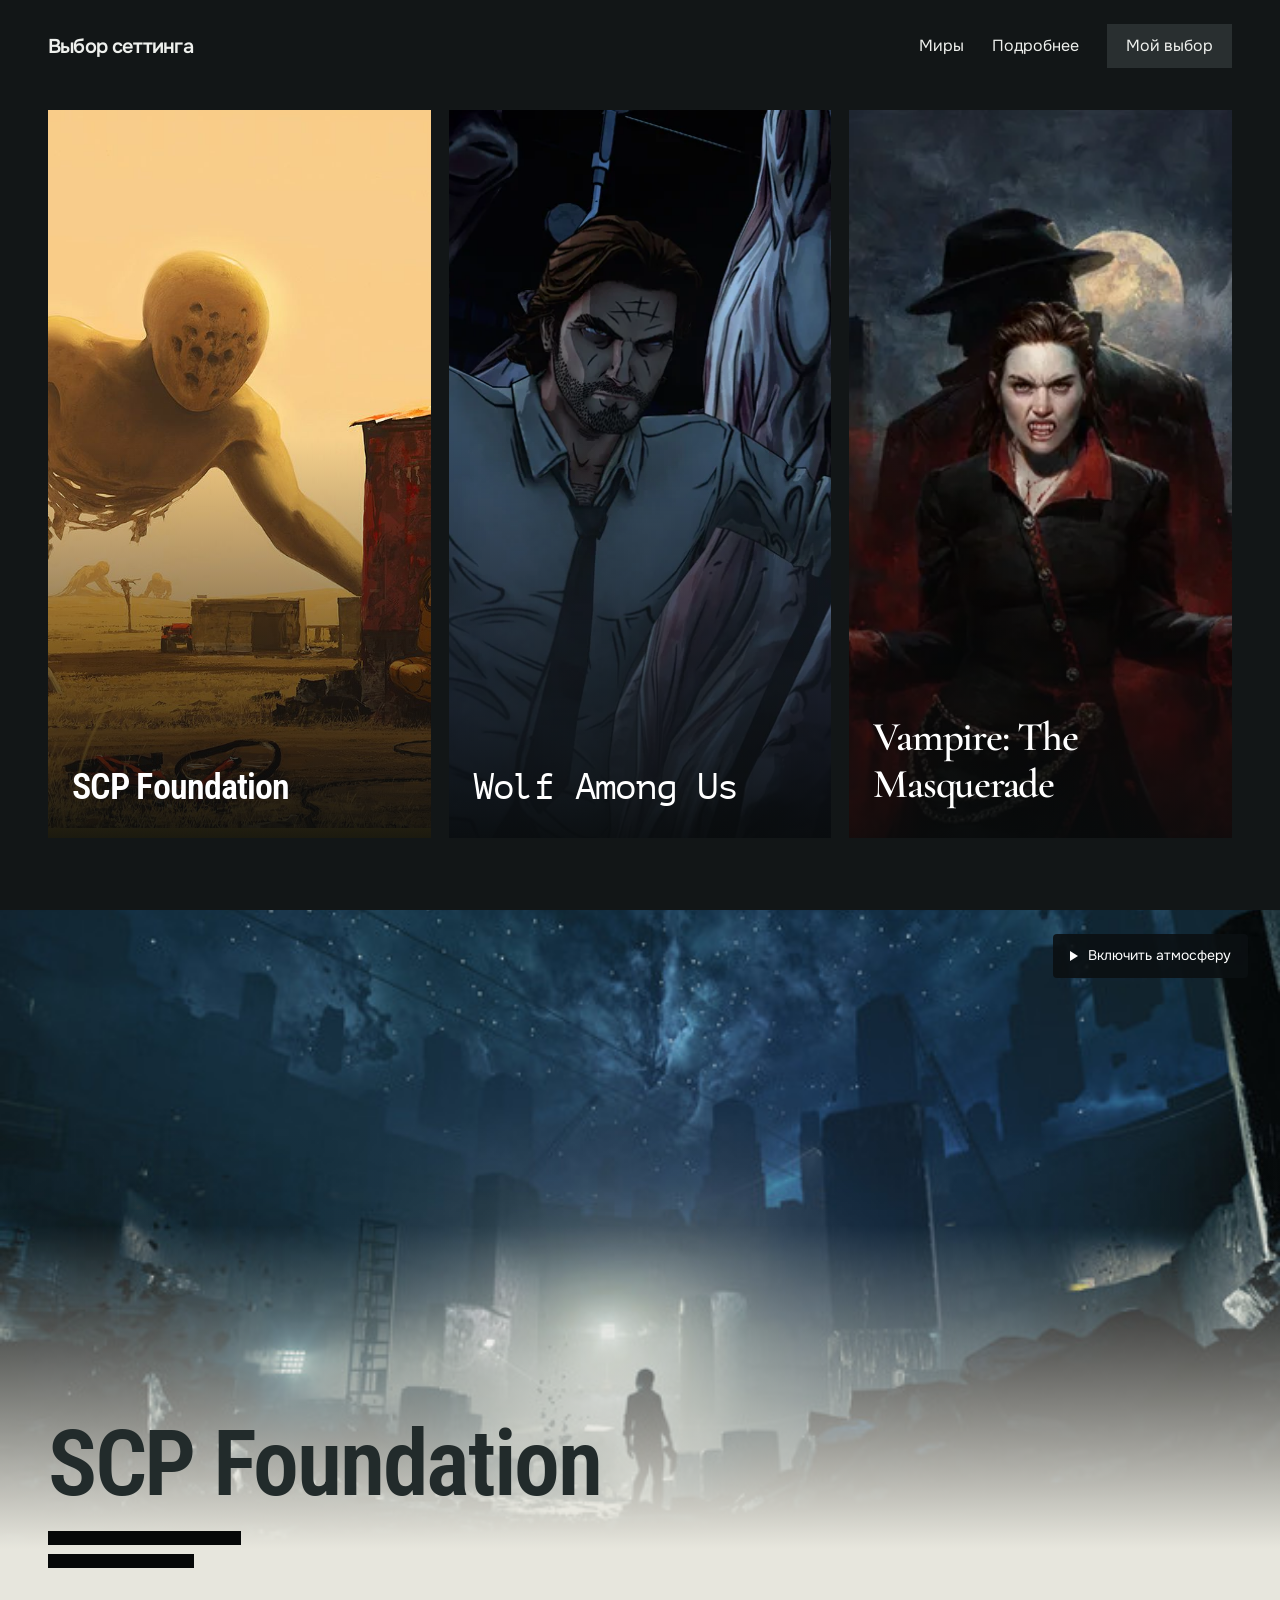
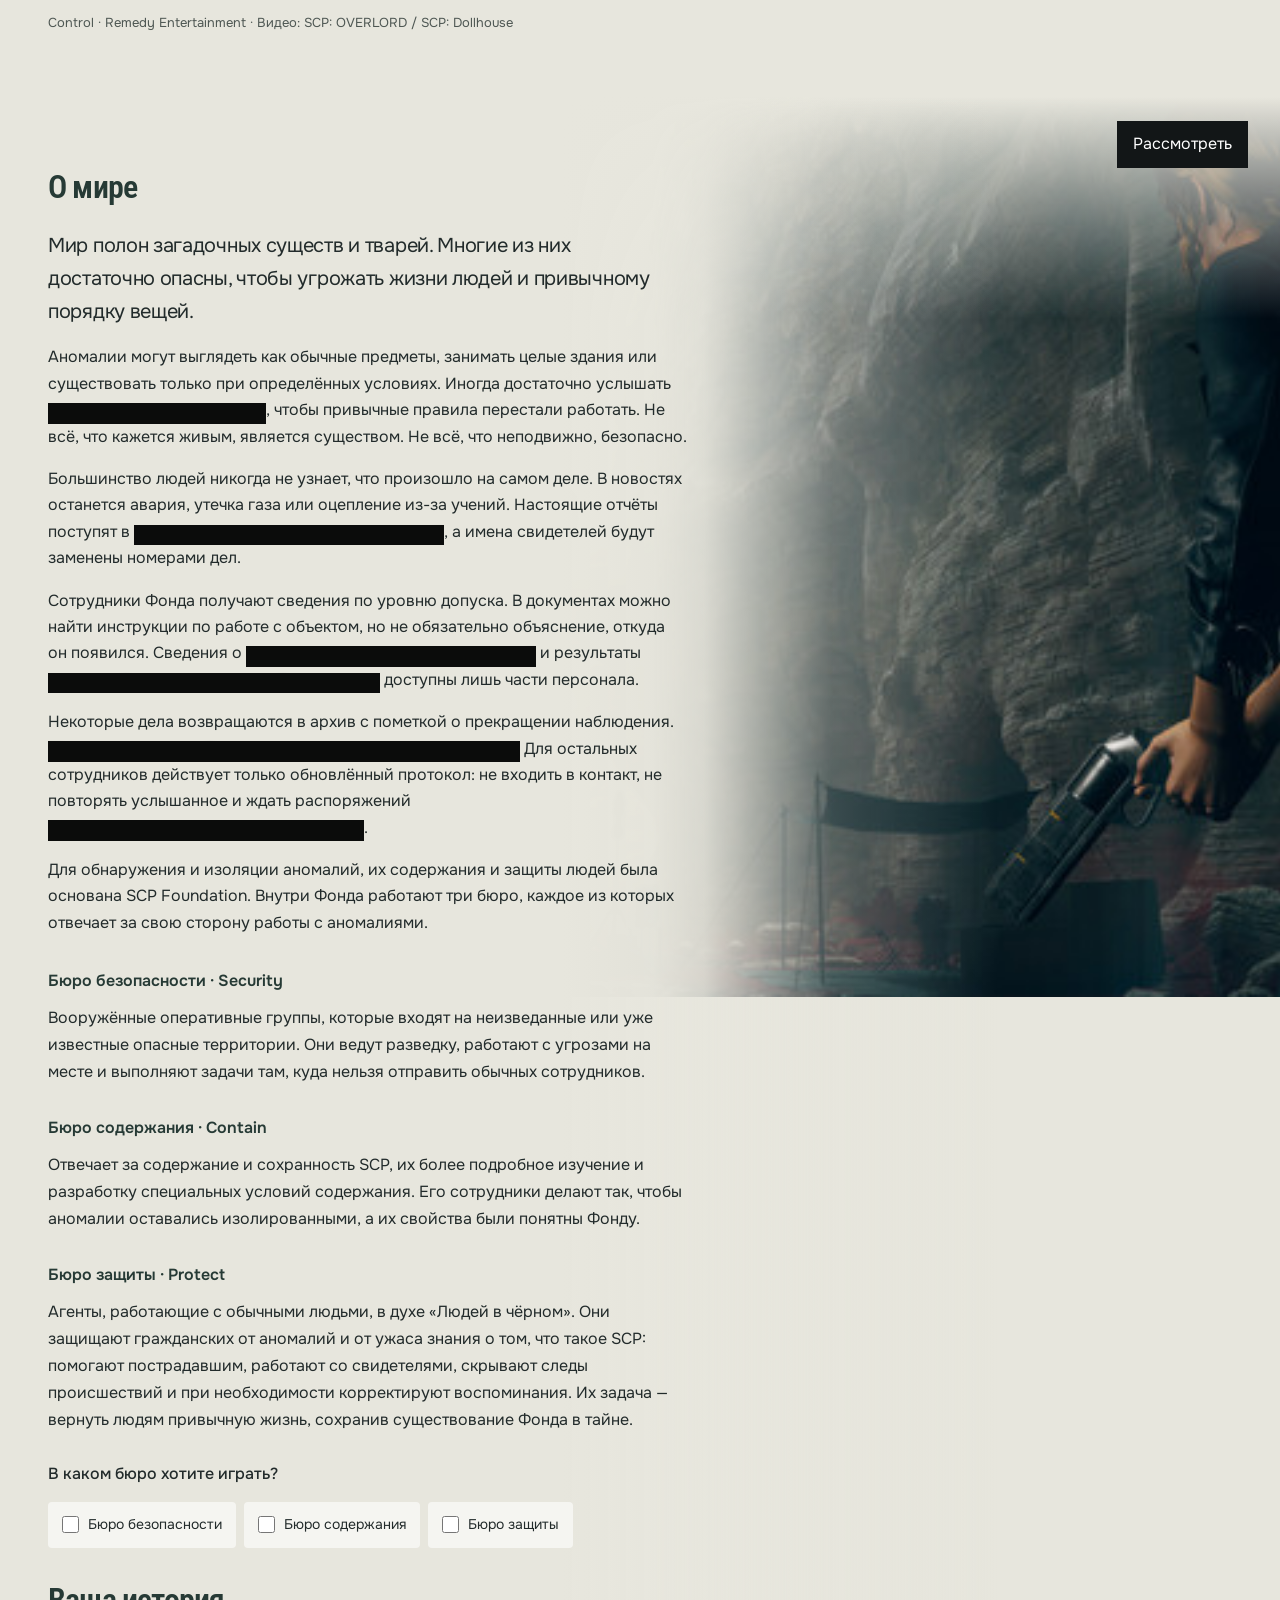
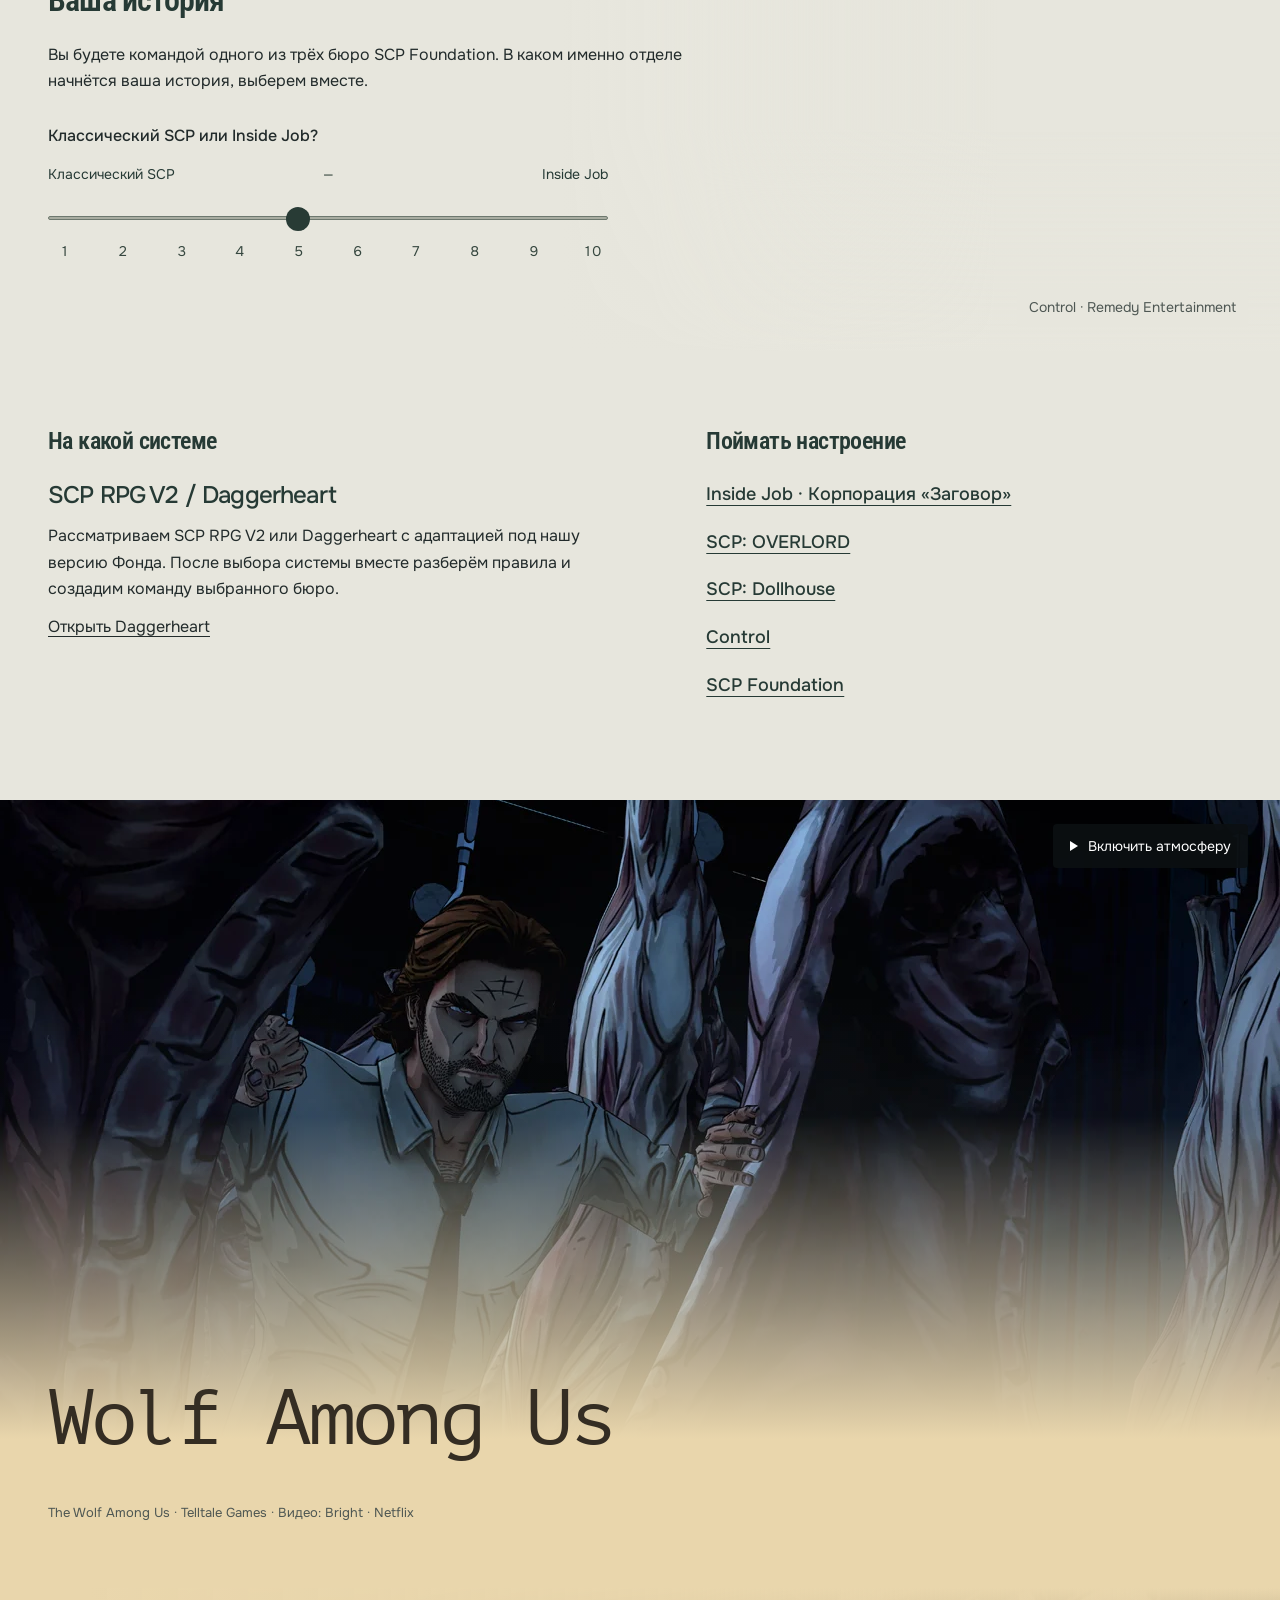
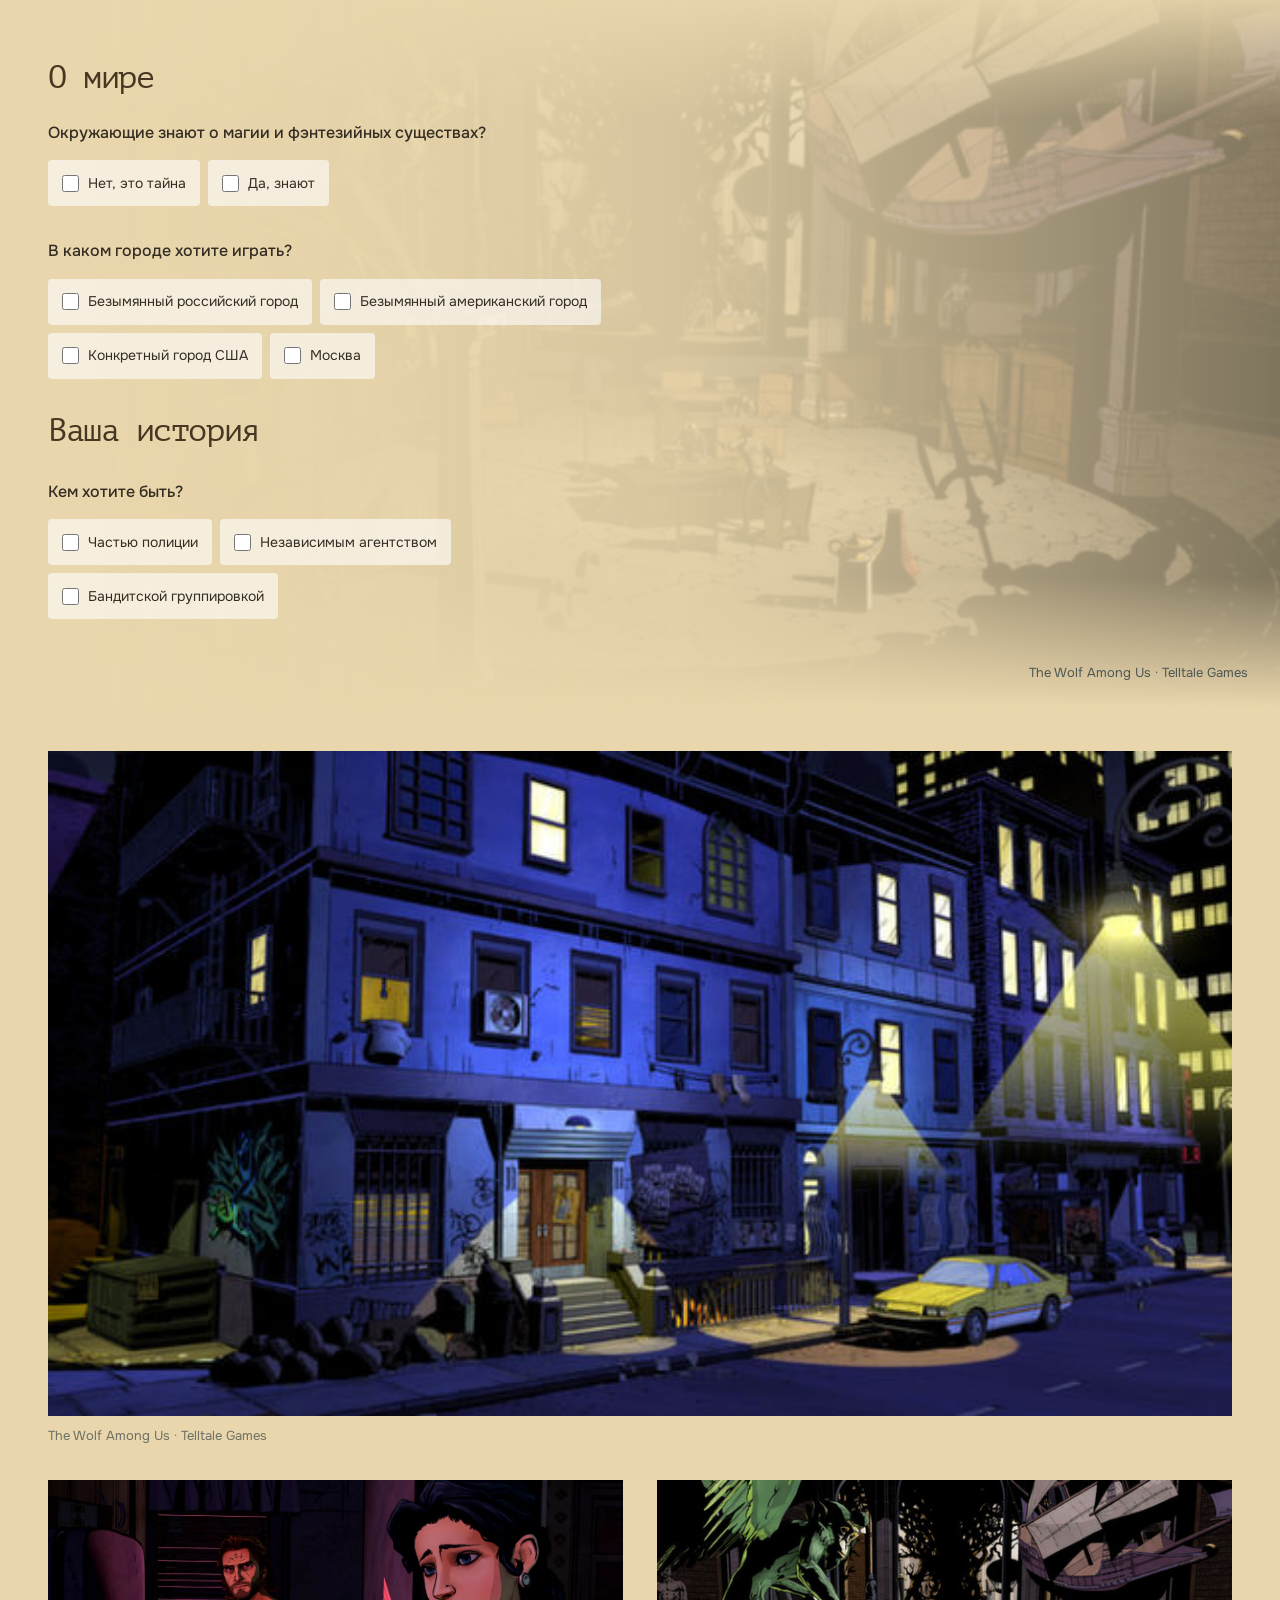
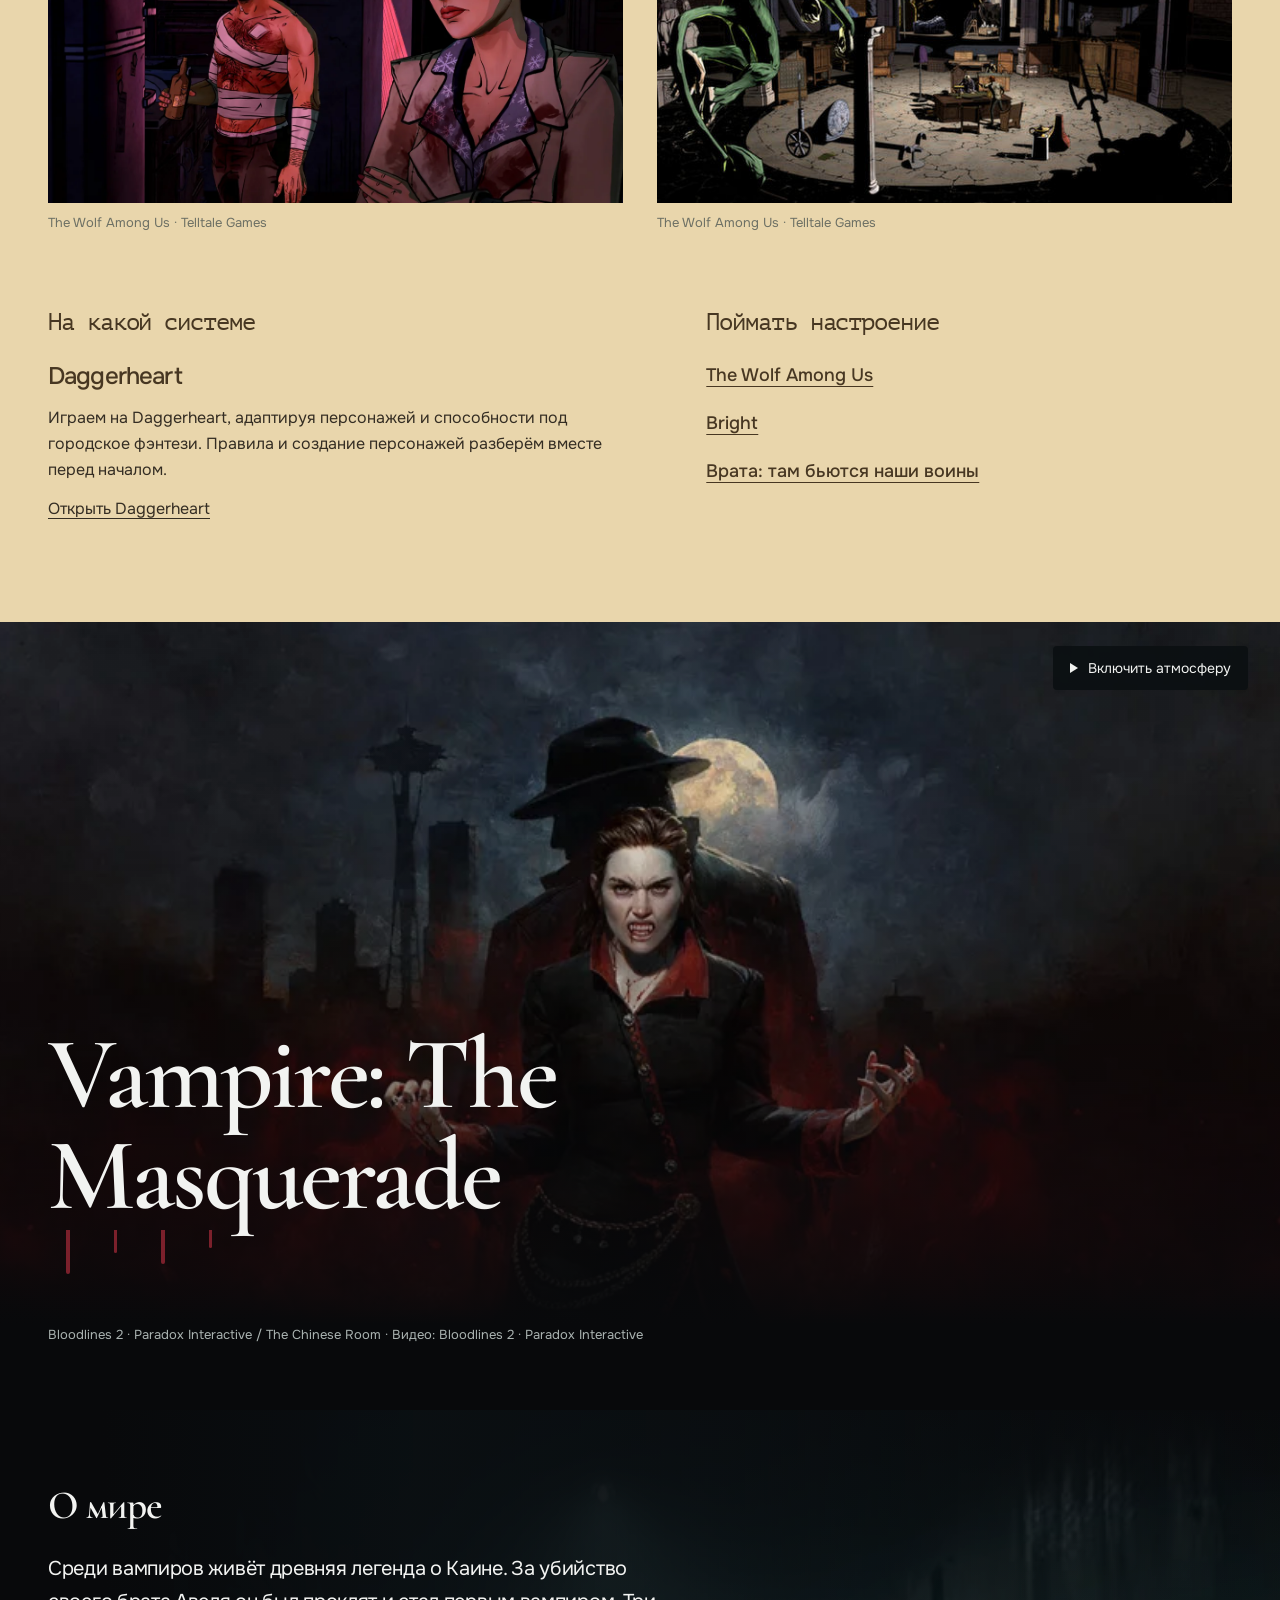
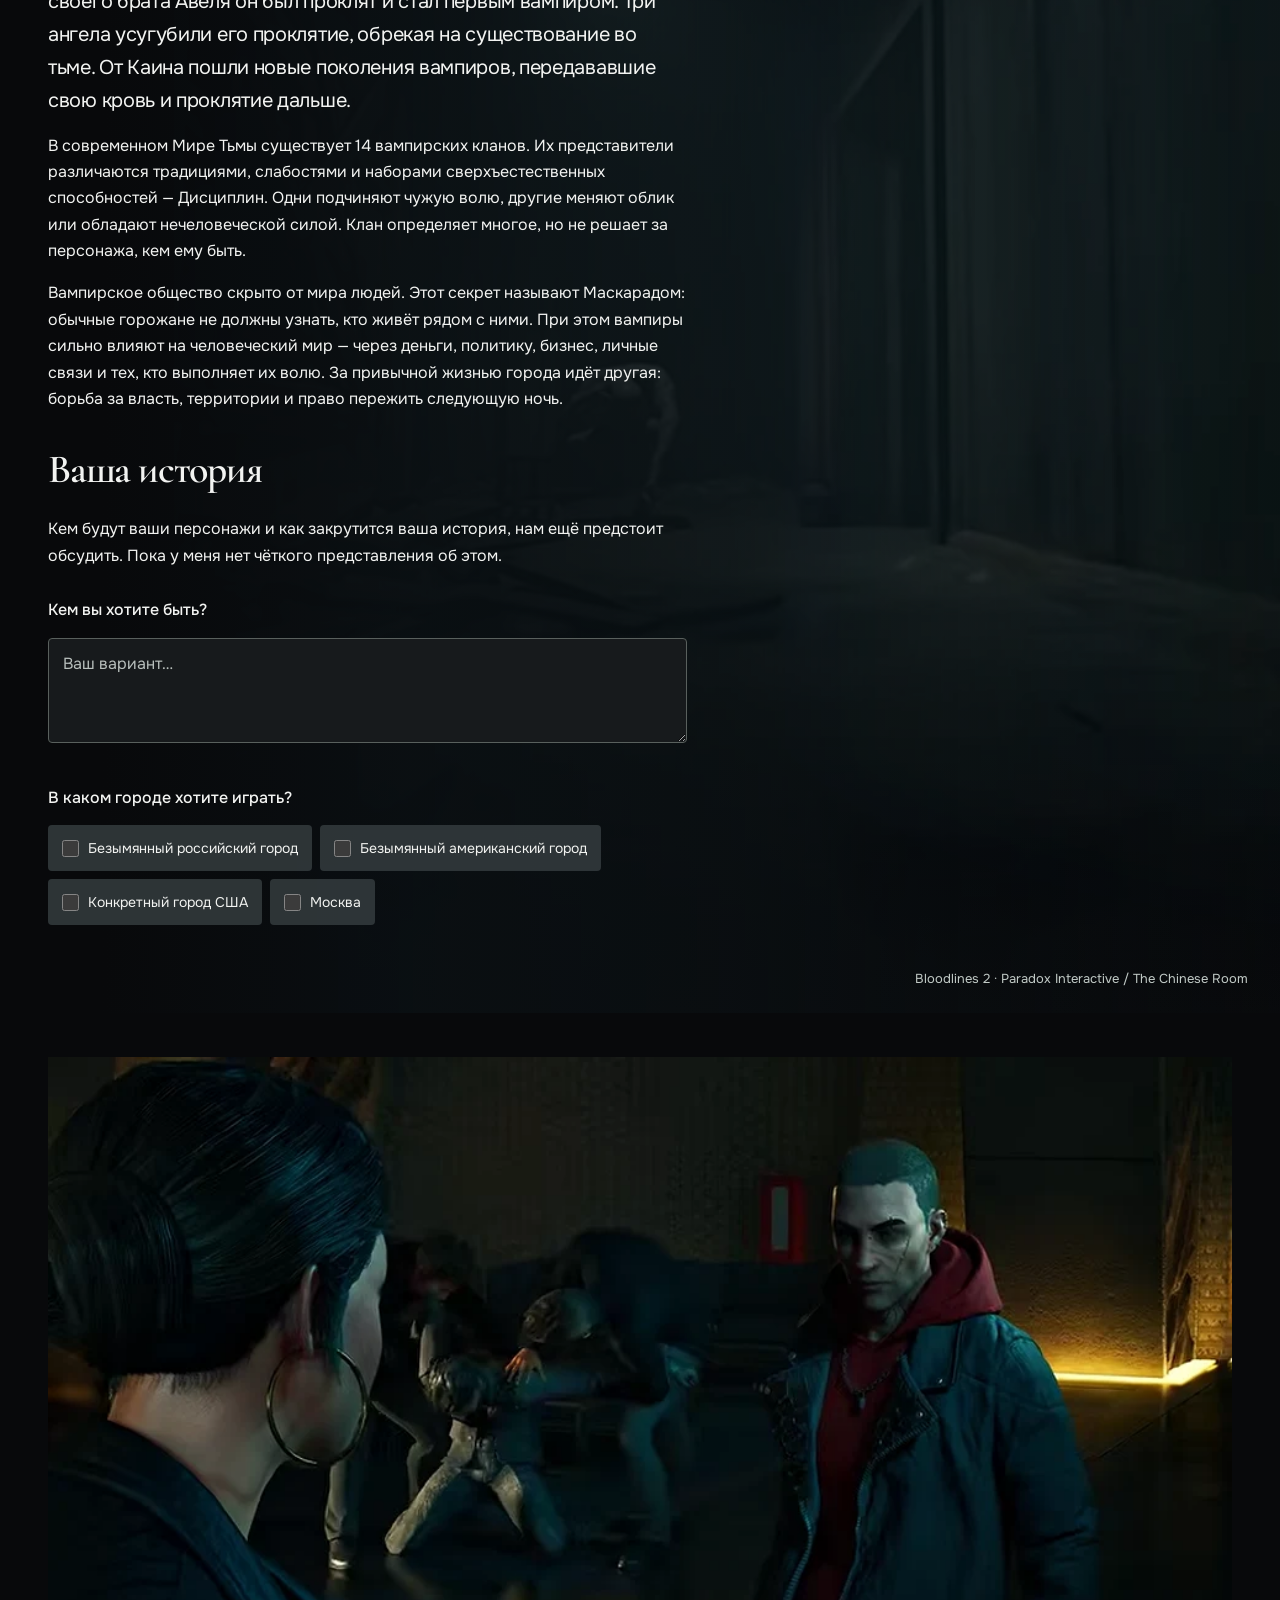
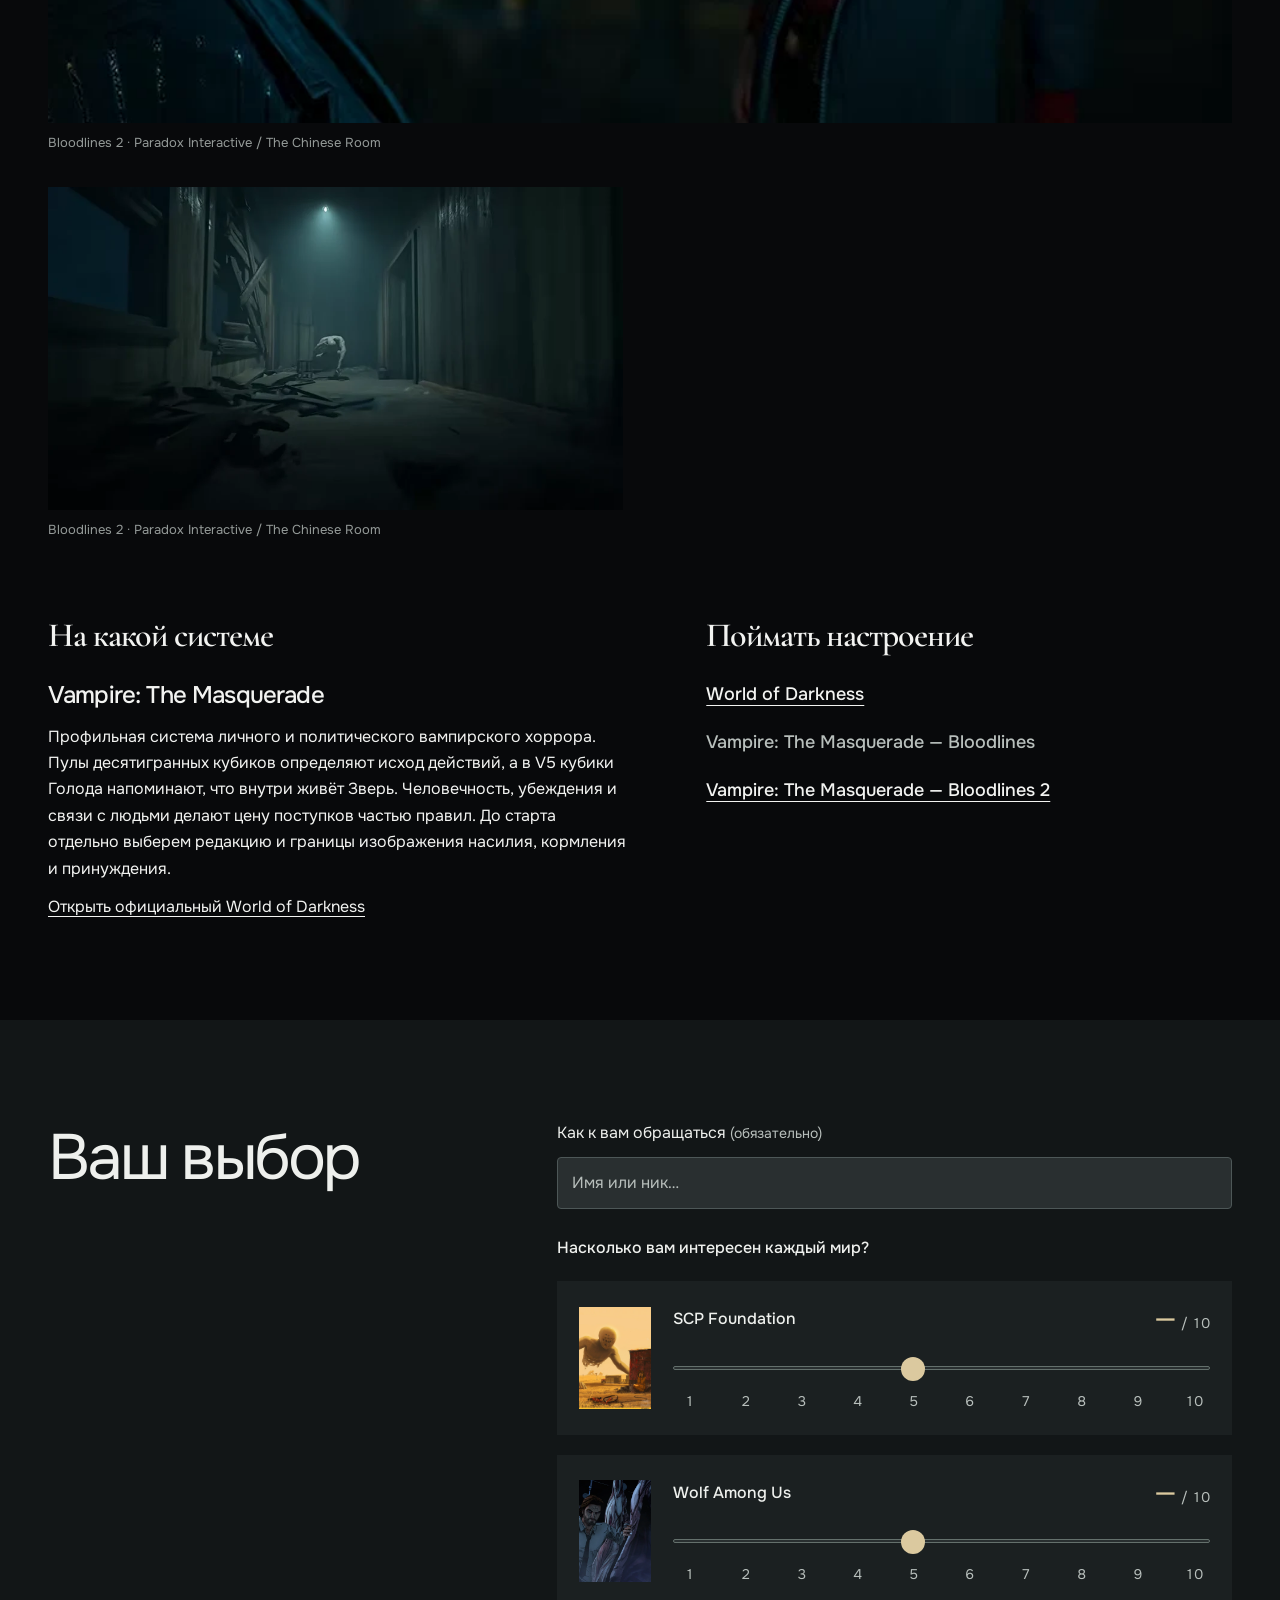
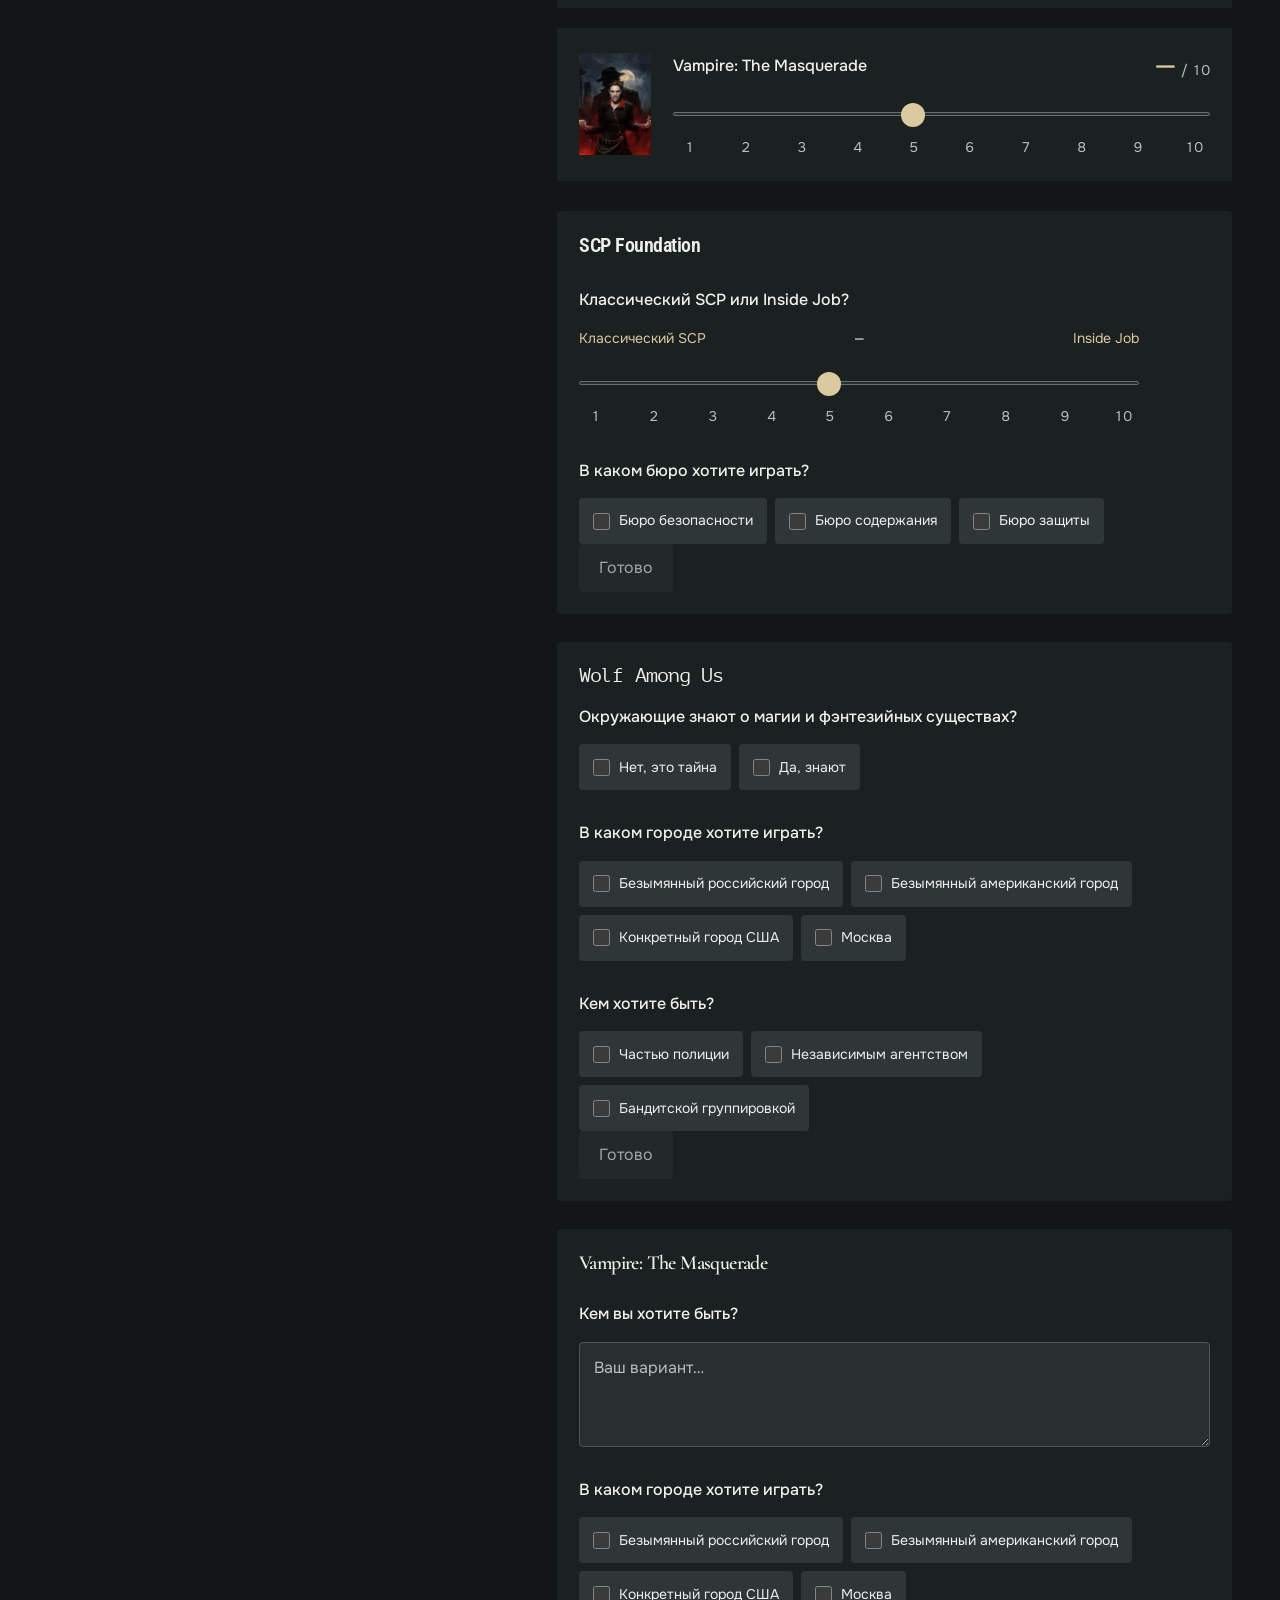
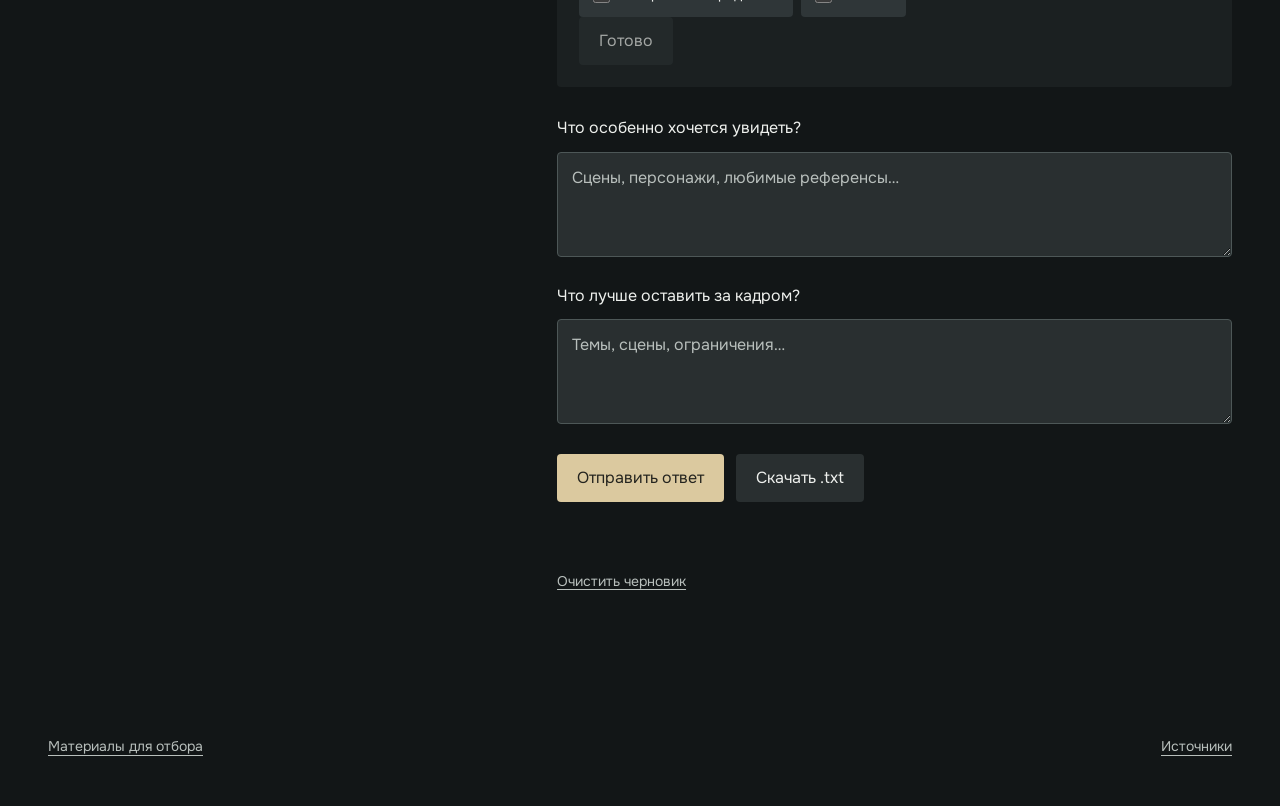
==== commit b0aee24d: "Add responsive illustration viewer with native modal navigation" ====
--- a/index.html
+++ b/index.html
@@ -9,13 +9,13 @@
   <link rel="icon" href="assets/favicon.svg" type="image/svg+xml">
   <link rel="stylesheet" href="styles.css?v=c5eba6a68e">
   <link rel="stylesheet" href="assets/fonts/settings-fonts.css?v=5baf0ed14a">
-  <link rel="stylesheet" href="immersive.css?v=bb7992c40f">
+  <link rel="stylesheet" href="immersive.css?v=e7e435cd4b">
   <link rel="preload" href="assets/fonts/Onest-Variable.ttf" as="font" type="font/ttf" crossorigin>
   <script src="site.config.js?v=68a5680077" defer></script>
   <script src="settings/anomalies/setting.js?v=44ac4ef236" defer></script>
   <script src="settings/urban-fantasy/setting.js?v=61e4d1903d" defer></script>
   <script src="settings/vampire/setting.js?v=bd96a815c8" defer></script>
-  <script src="app.js?v=29d6f7dac8" defer></script>
+  <script src="app.js?v=cf80981804" defer></script>
 </head>
 <body>
   <a class="skip-link" href="#main">К содержимому</a>
@@ -83,6 +83,22 @@
     <noscript><p class="wrap">Для досье и анкеты нужен JavaScript. Откройте сайт с включённым JavaScript; тексты миров также доступны в папке settings.</p></noscript>
   </main>
 
+  <dialog id="art-viewer" class="art-viewer" aria-labelledby="art-viewer-title" data-ui>
+    <div class="art-viewer-toolbar">
+      <h2 id="art-viewer-title">Иллюстрации</h2>
+      <button type="button" id="art-viewer-close">Закрыть</button>
+    </div>
+    <div class="art-viewer-picture"><img id="art-viewer-image" alt=""><div id="art-viewer-error" hidden role="status"><p>Не удалось загрузить изображение.</p><button type="button" id="art-viewer-retry">Повторить</button></div></div>
+    <div class="art-viewer-bottom">
+      <p id="art-viewer-credit"></p>
+      <nav aria-label="Просмотр иллюстраций">
+        <button type="button" id="art-viewer-prev" aria-label="Предыдущая иллюстрация">Назад</button>
+        <output id="art-viewer-index" aria-live="polite" aria-atomic="true"></output>
+        <button type="button" id="art-viewer-next" aria-label="Следующая иллюстрация">Дальше</button>
+      </nav>
+    </div>
+  </dialog>
+
   <footer class="site-footer wrap">
     <div><a href="materials.html">Материалы для отбора</a><a href="CREDITS.md">Источники</a></div>
   </footer>
--- a/immersive.css
+++ b/immersive.css
@@ -652,3 +652,162 @@
     text-decoration:none
   }
 }
+
+/* Image inspection is a native modal: focus, Escape and the inert background
+   are handled by the browser, with plain image links as the fallback. */
+.art-open {
+  position:relative;
+  cursor:zoom-in
+}
+.scene-tools {
+  position:absolute;
+  inset:0;
+  z-index:2;
+  pointer-events:none
+}
+.scene-tools-sticky {
+  position:sticky;
+  top:0;
+  height:100svh
+}
+.scene-expand {
+  position:absolute;
+  top:24px;
+  right:32px;
+  display:inline-flex;
+  align-items:center;
+  min-height:44px;
+  padding:10px 16px;
+  color:#fff;
+  background:#121617;
+  text-decoration:none;
+  pointer-events:auto
+}
+html.art-viewer-open {
+  overflow:hidden
+}
+.art-viewer {
+  width:min(1280px,calc(100% - 48px));
+  height:min(960px,calc(100dvh - 48px));
+  max-width:none;
+  max-height:none;
+  padding:20px 24px;
+  border:0;
+  color:var(--ink);
+  background:#121617;
+  overflow:hidden
+}
+.art-viewer[open] {
+  display:flex;
+  flex-direction:column;
+  gap:16px
+}
+.art-viewer::backdrop {
+  background:rgba(0,0,0,.9)
+}
+.art-viewer-toolbar {
+  display:flex;
+  align-items:center;
+  justify-content:space-between;
+  gap:16px
+}
+.art-viewer-toolbar h2 {
+  font:500 clamp(18px,2.4vw,24px)/1.3 Onest,sans-serif;
+  color:var(--ink);
+  margin:0
+}
+.art-viewer button {
+  min-height:44px;
+  padding:8px 14px;
+  color:var(--ink);
+  background:#292f30;
+  border:0
+}
+.art-viewer-picture {
+  flex:1;
+  min-height:0;
+  display:flex;
+  align-items:center;
+  justify-content:center
+}
+.art-viewer-picture img {
+  display:block;
+  width:100%;
+  height:100%;
+  object-fit:contain
+}
+.art-viewer [hidden] {display:none!important}
+#art-viewer-error p {margin-bottom:16px}
+.art-viewer-bottom {
+  display:flex;
+  flex-direction:column;
+  gap:12px
+}
+.art-viewer-bottom p {
+  font-size:14px;
+  line-height:1.5;
+  color:var(--muted);
+  overflow-wrap:anywhere
+}
+.art-viewer-bottom nav {
+  display:flex;
+  align-items:center;
+  justify-content:space-between;
+  gap:16px
+}
+.art-viewer-bottom output {
+  font-size:14px;
+  font-variant-numeric:tabular-nums
+}
+@media(hover:hover) and (pointer:fine) {
+  .art-viewer button:hover,.scene-expand:hover {
+    background:#3c4545
+  }
+}
+@media(max-width:1000px) {
+  .scene-tools {display:none}
+}
+@media(max-width:600px) {
+  .art-viewer {
+    width:100%;
+    height:100dvh;
+    padding:max(12px,env(safe-area-inset-top)) max(16px,env(safe-area-inset-right)) max(16px,env(safe-area-inset-bottom)) max(16px,env(safe-area-inset-left))
+  }
+  .art-viewer-toolbar {align-items:flex-start}
+  .art-viewer-toolbar h2 {padding-top:10px}
+}
+@media(prefers-reduced-motion:no-preference) {
+  .art-viewer {
+    opacity:0;
+    transform:translateY(8px);
+    transition:opacity var(--t-ui) var(--ease-out),transform var(--t-ui) var(--ease-out),display var(--t-ui) allow-discrete,overlay var(--t-ui) allow-discrete
+  }
+  .art-viewer[open] {opacity:1;transform:none}
+  @starting-style {
+    .art-viewer[open] {opacity:0;transform:translateY(8px)}
+  }
+}
+@media(max-height:540px) and (max-width:1000px) {
+  .art-viewer {
+    width:100%;
+    height:100dvh;
+    padding:12px max(12px,env(safe-area-inset-right)) 12px max(12px,env(safe-area-inset-left))
+  }
+  .art-viewer[open] {
+    display:grid;
+    grid-template-columns:minmax(0,1fr) 140px;
+    grid-template-rows:auto minmax(0,1fr);
+    gap:12px
+  }
+  .art-viewer-picture {grid-column:1;grid-row:1/-1}
+  .art-viewer-toolbar {
+    grid-column:2;
+    flex-direction:column;
+    align-items:stretch;
+    gap:8px
+  }
+  .art-viewer-toolbar h2 {font-size:16px;padding:0}
+  .art-viewer-bottom {grid-column:2;justify-content:space-between;gap:8px}
+  .art-viewer-bottom nav {flex-direction:column;align-items:stretch;gap:8px}
+  .art-viewer-bottom output {text-align:center}
+}
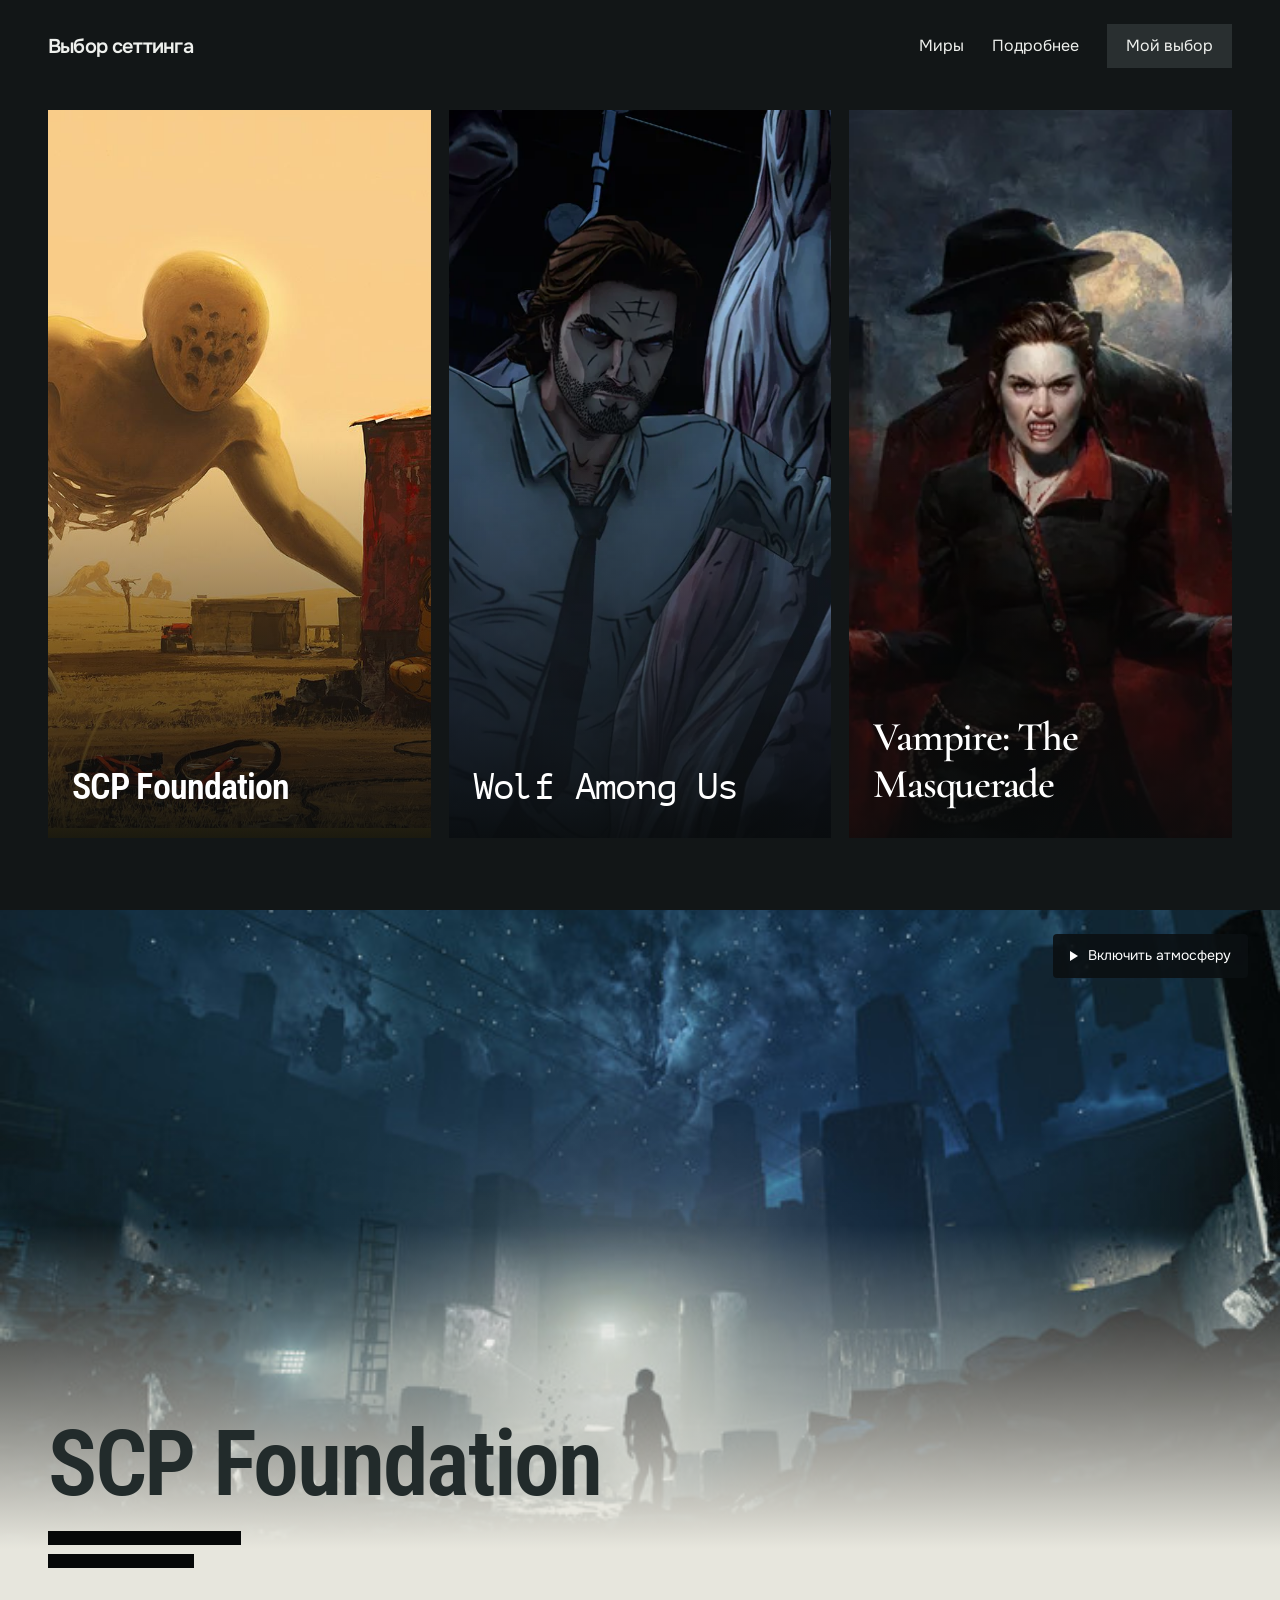
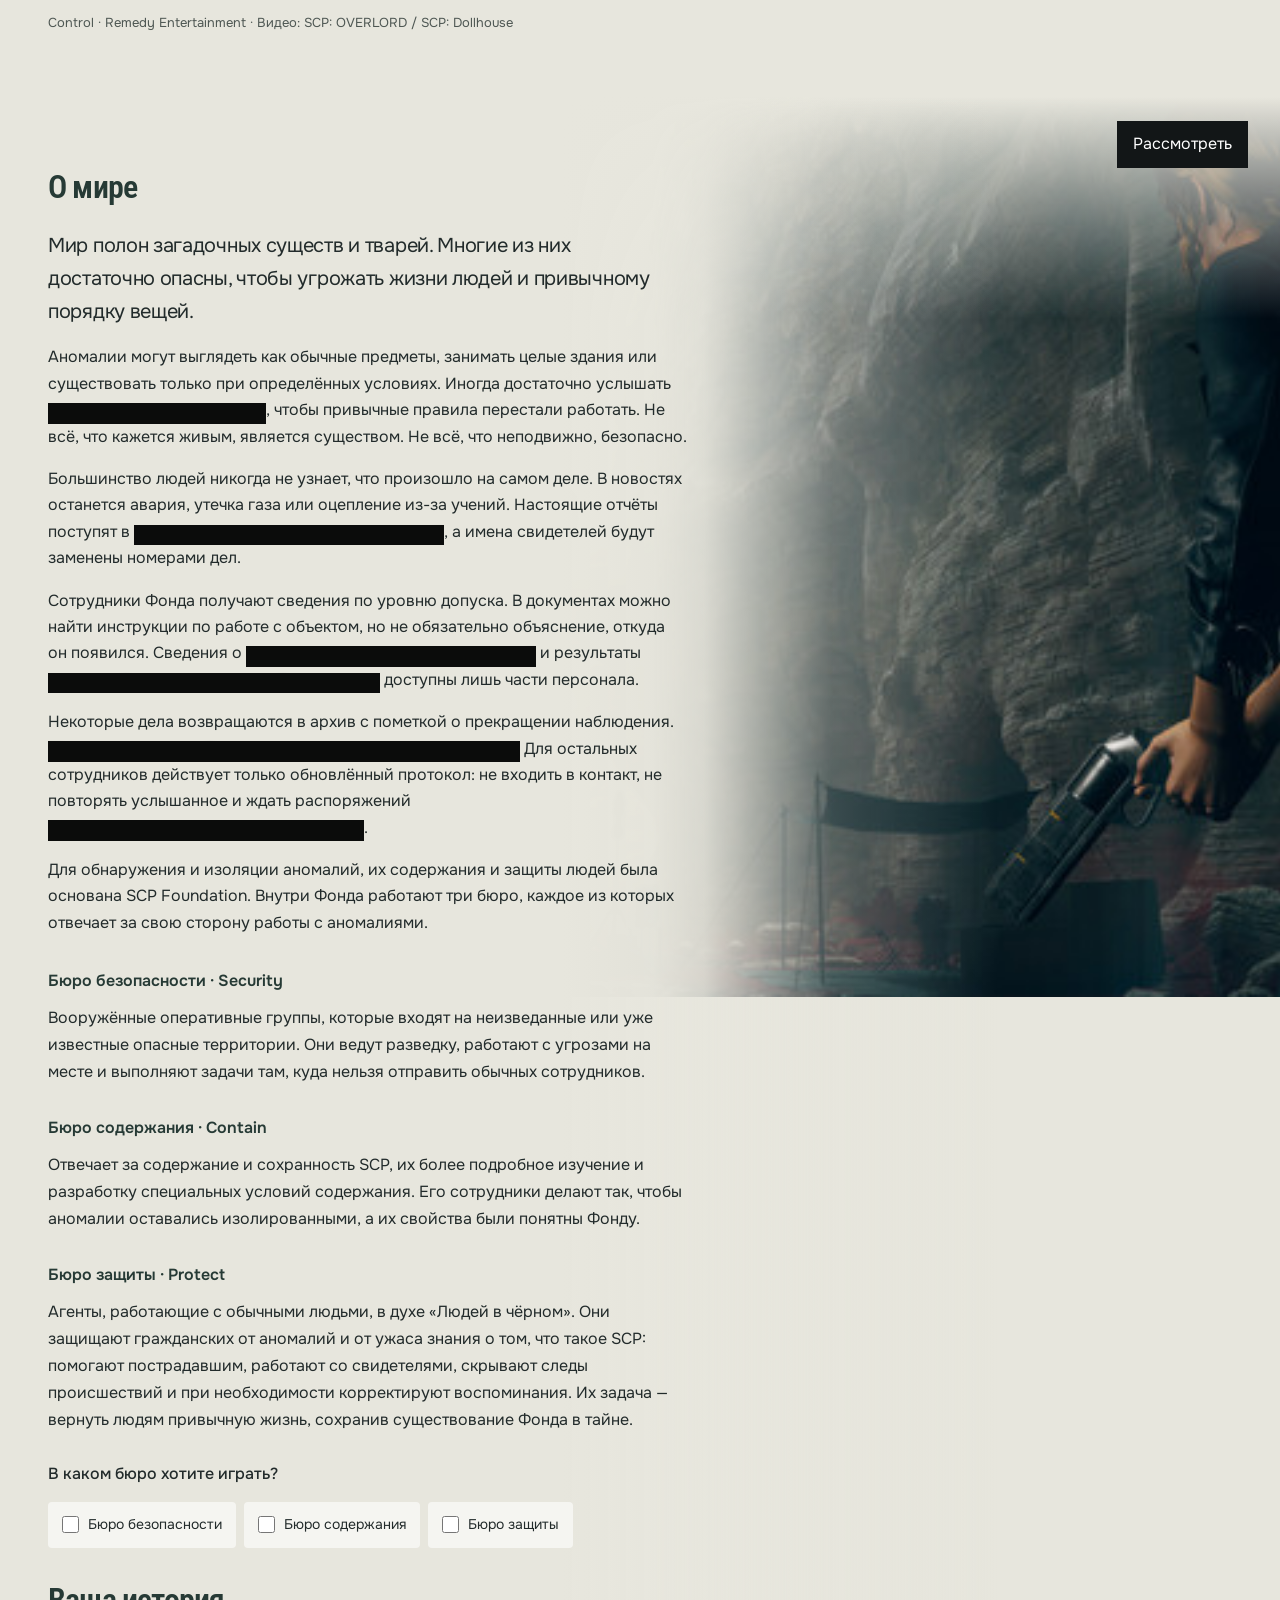
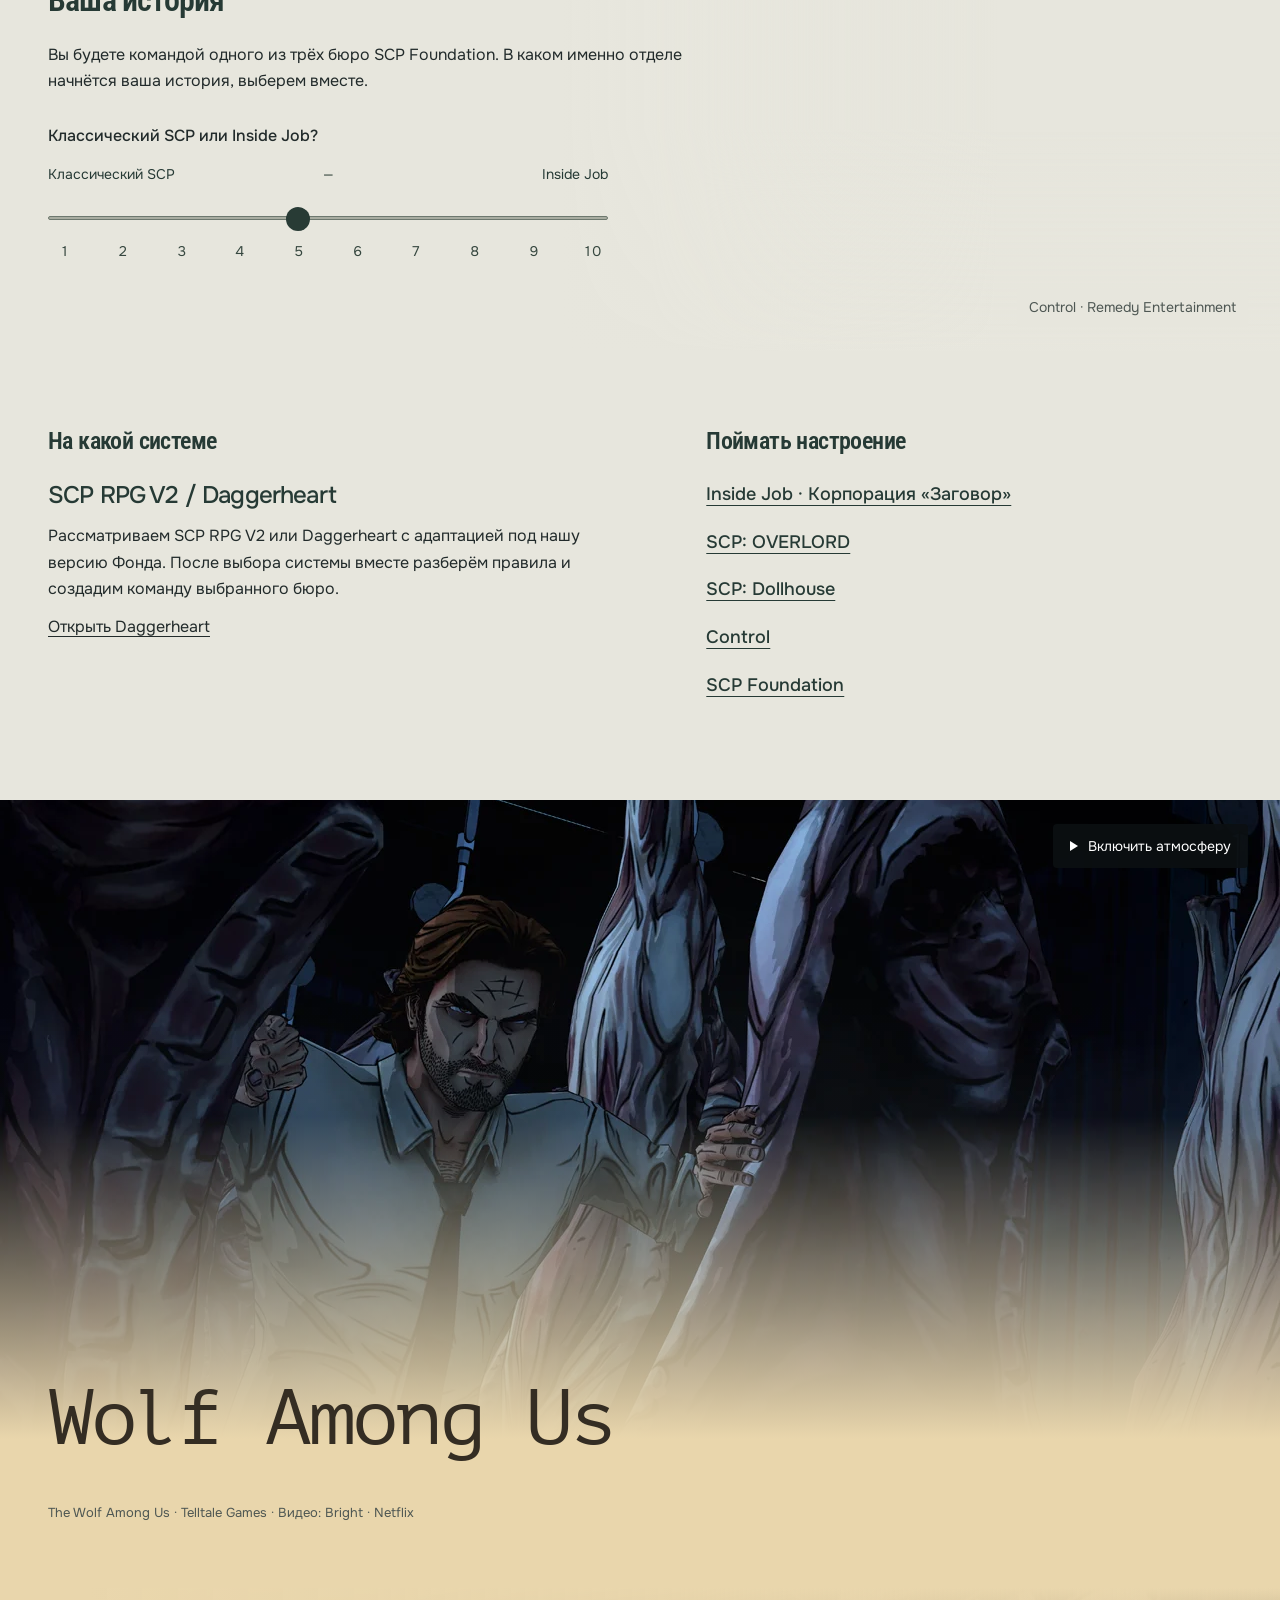
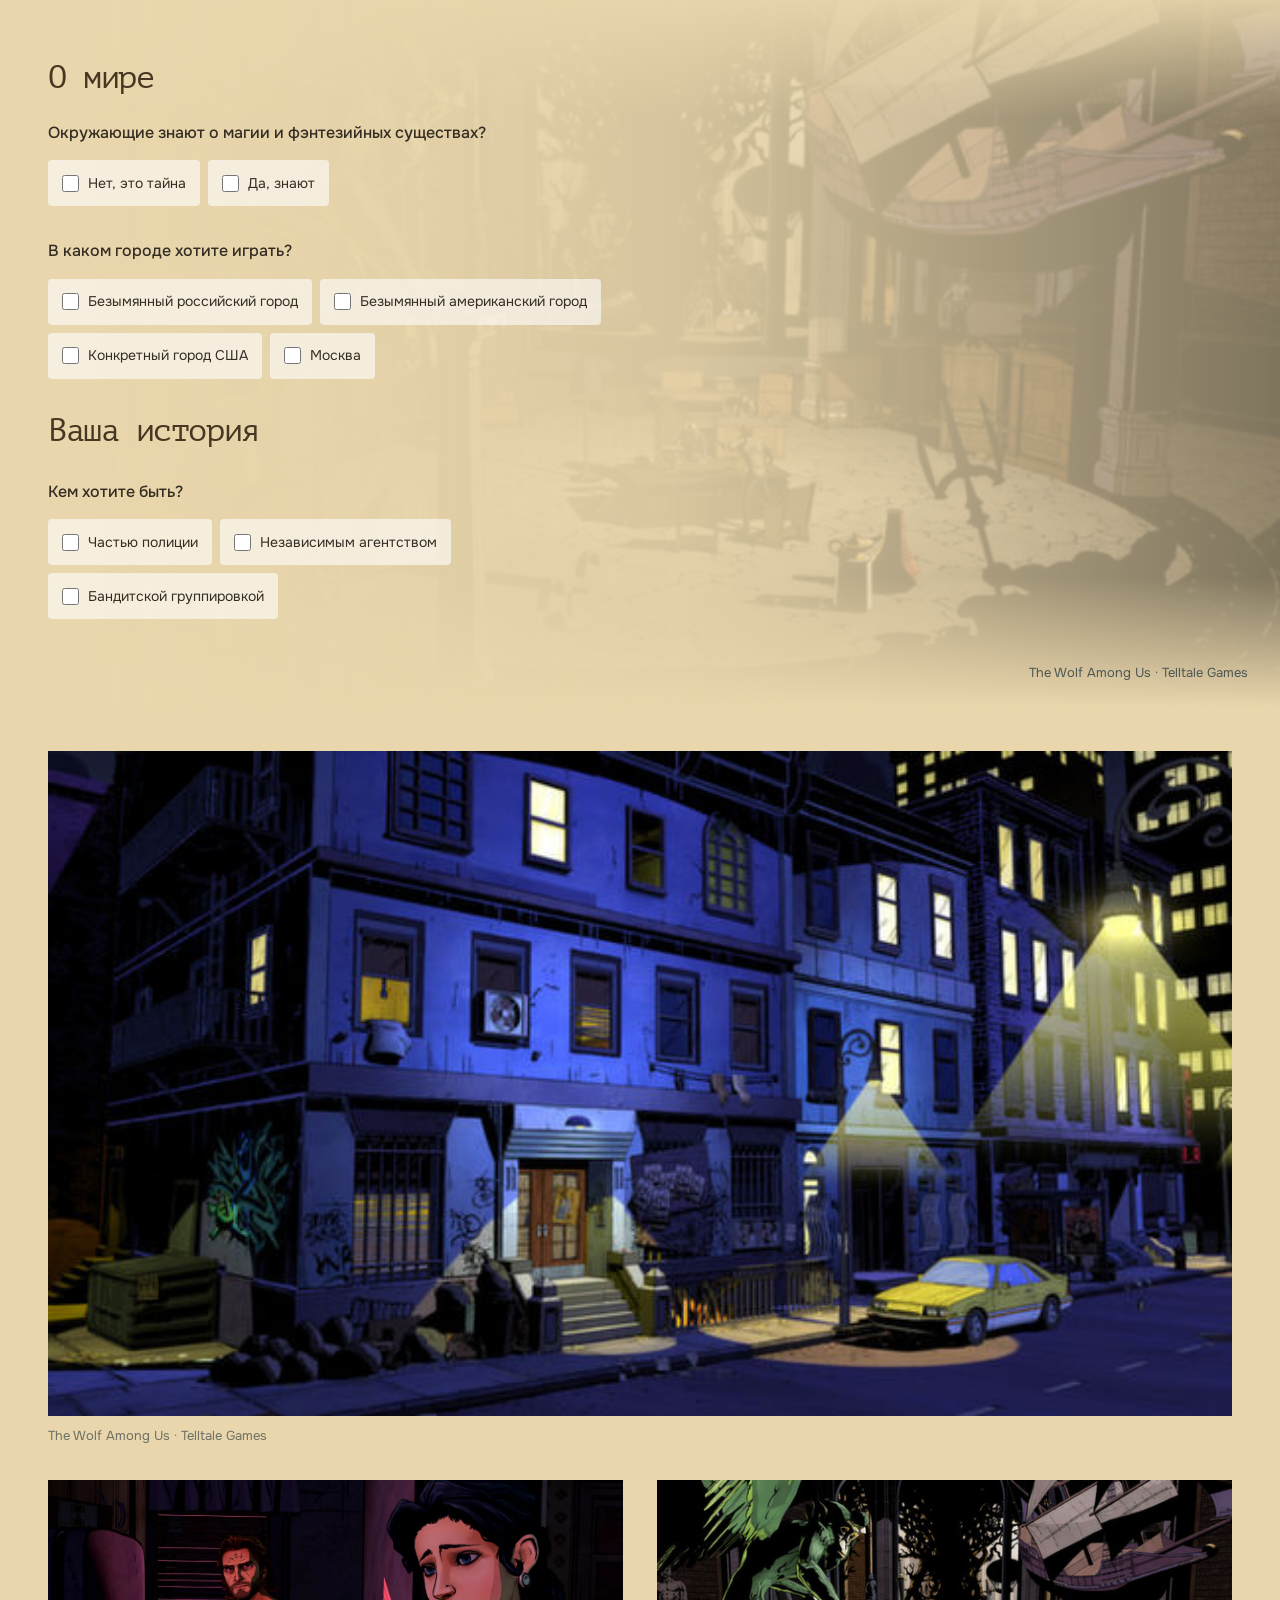
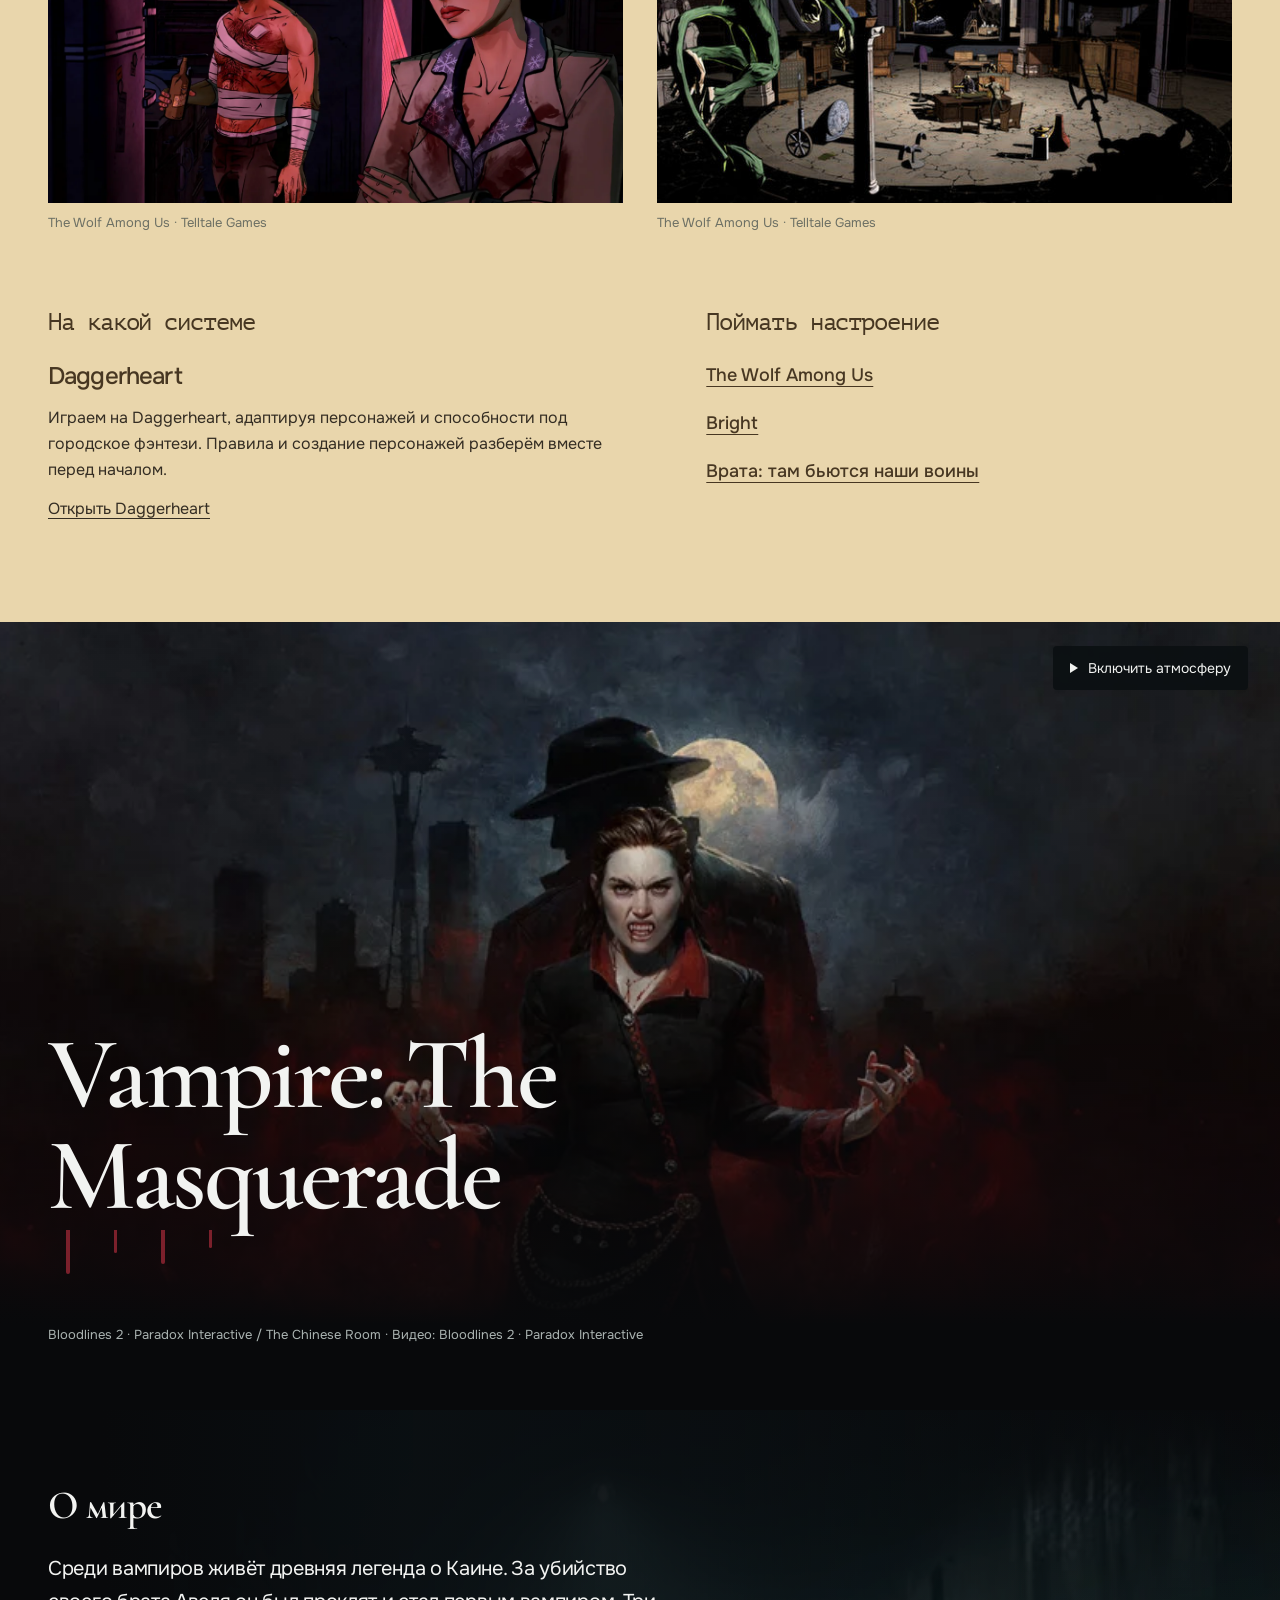
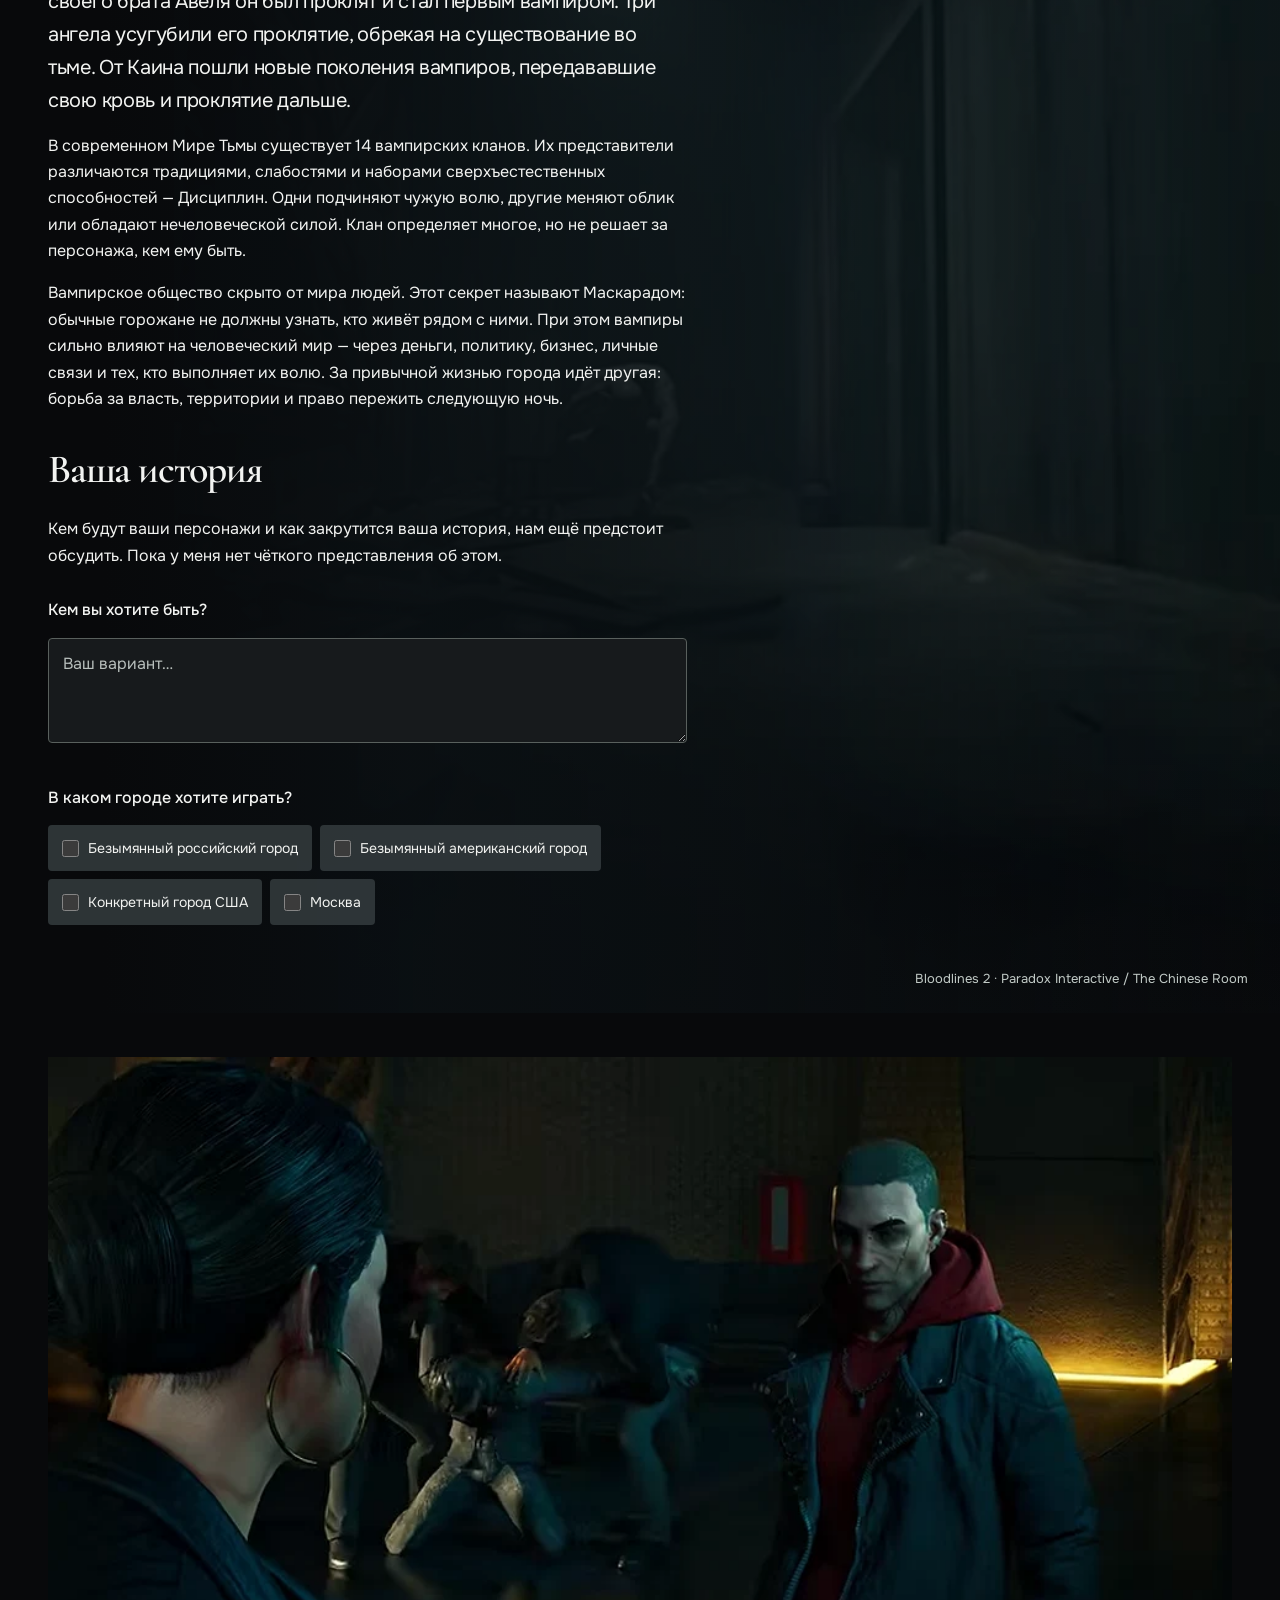
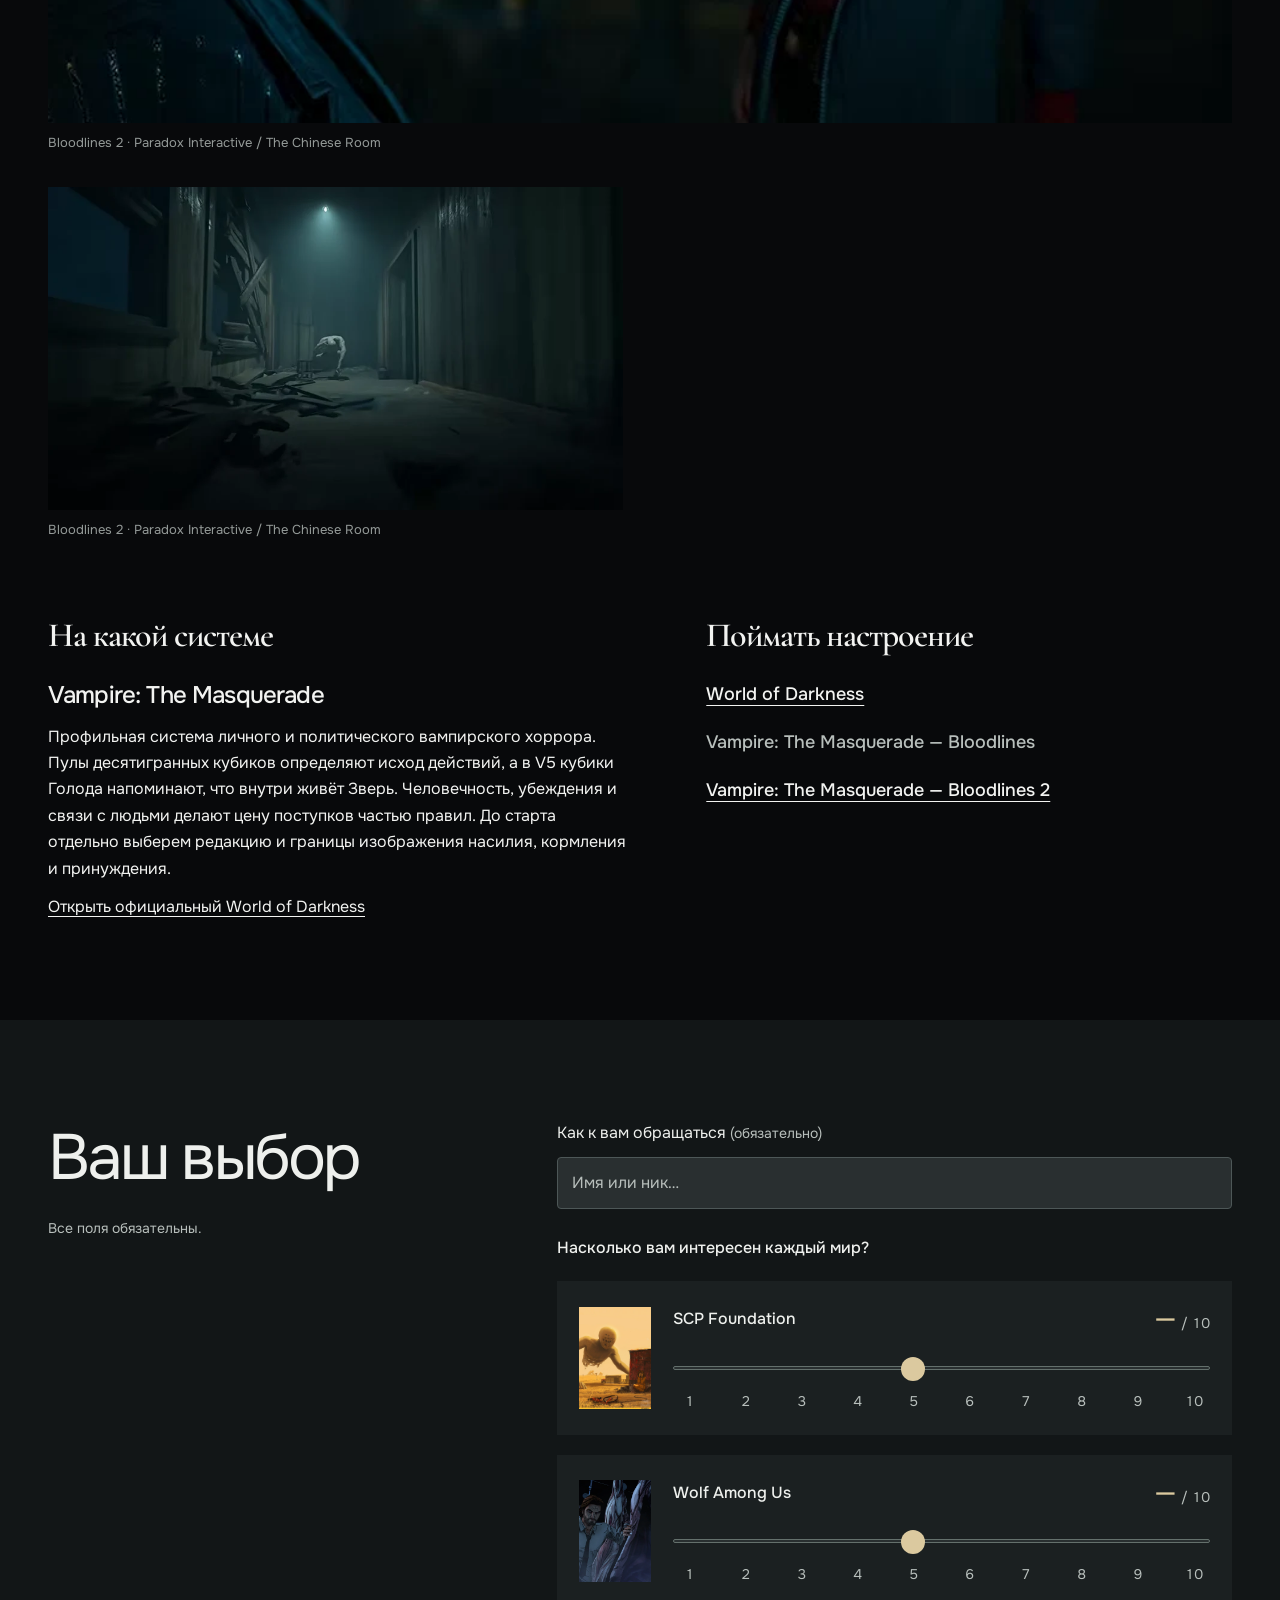
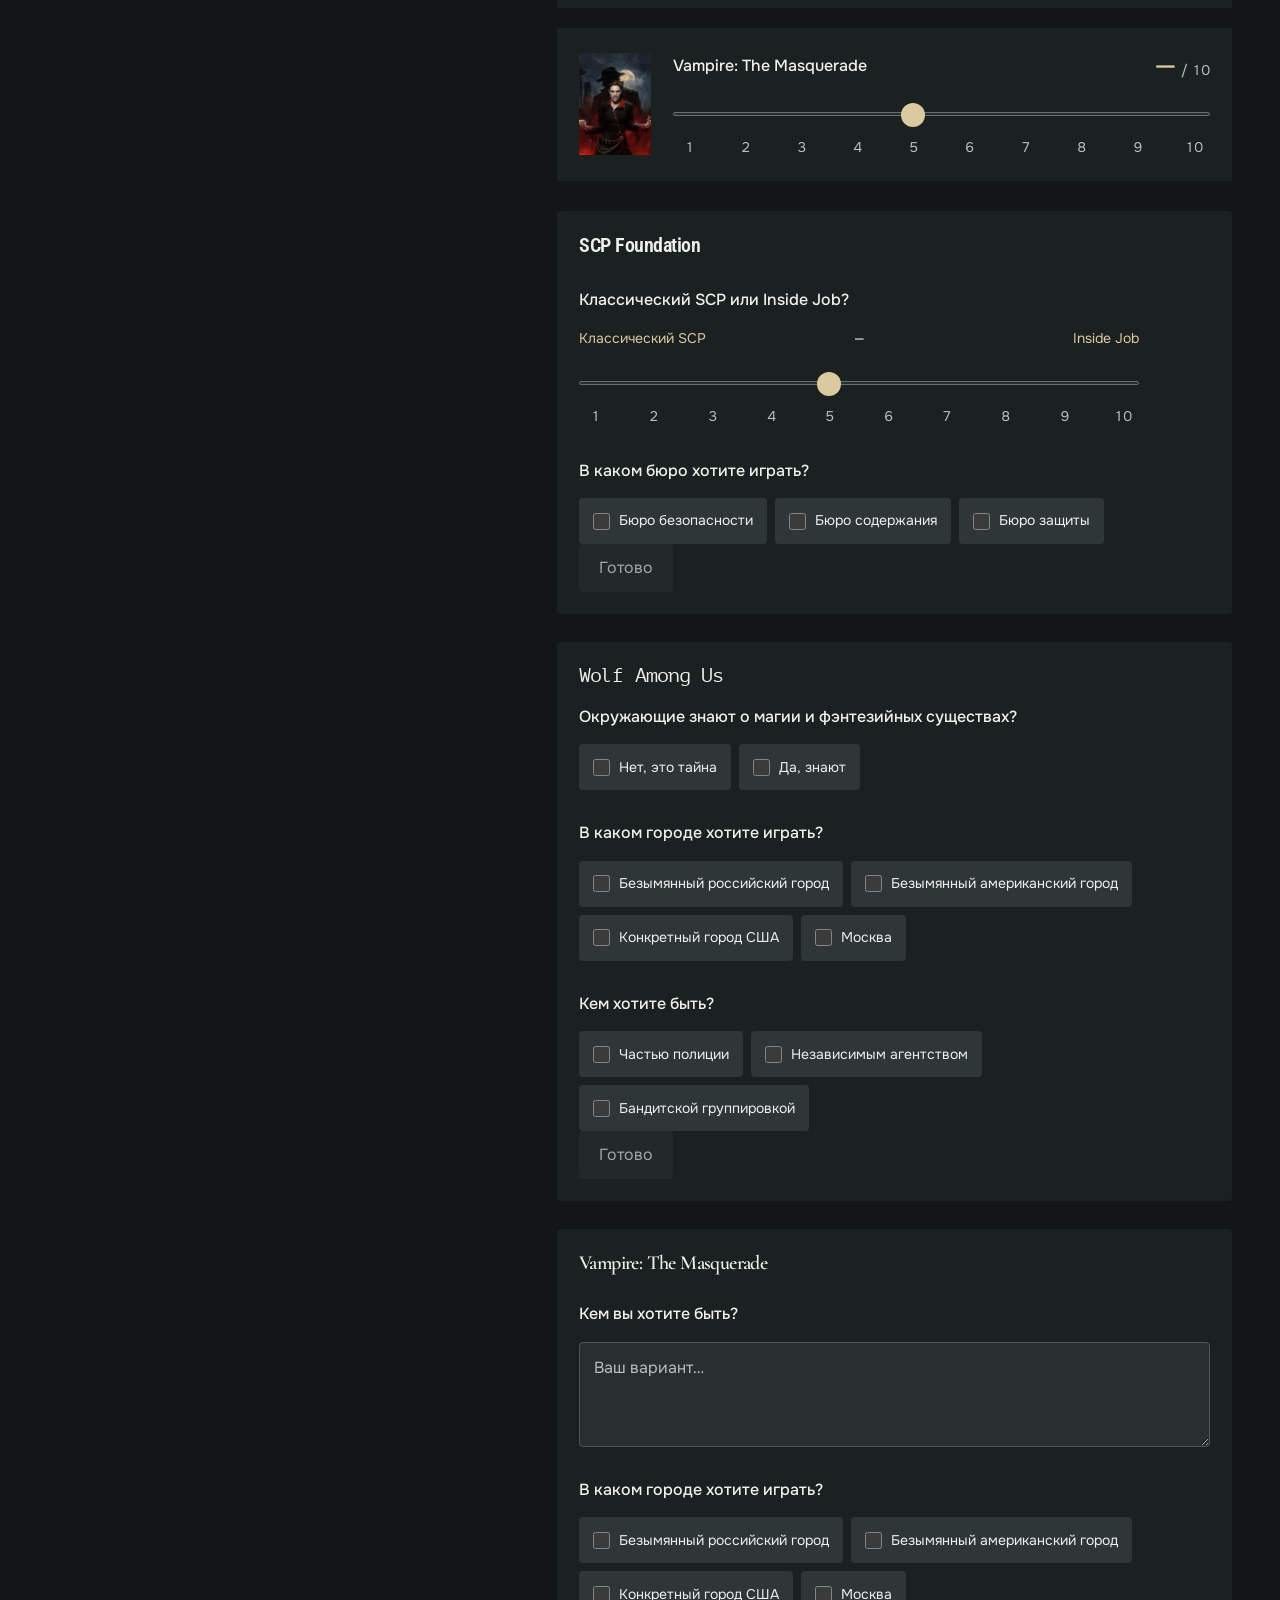
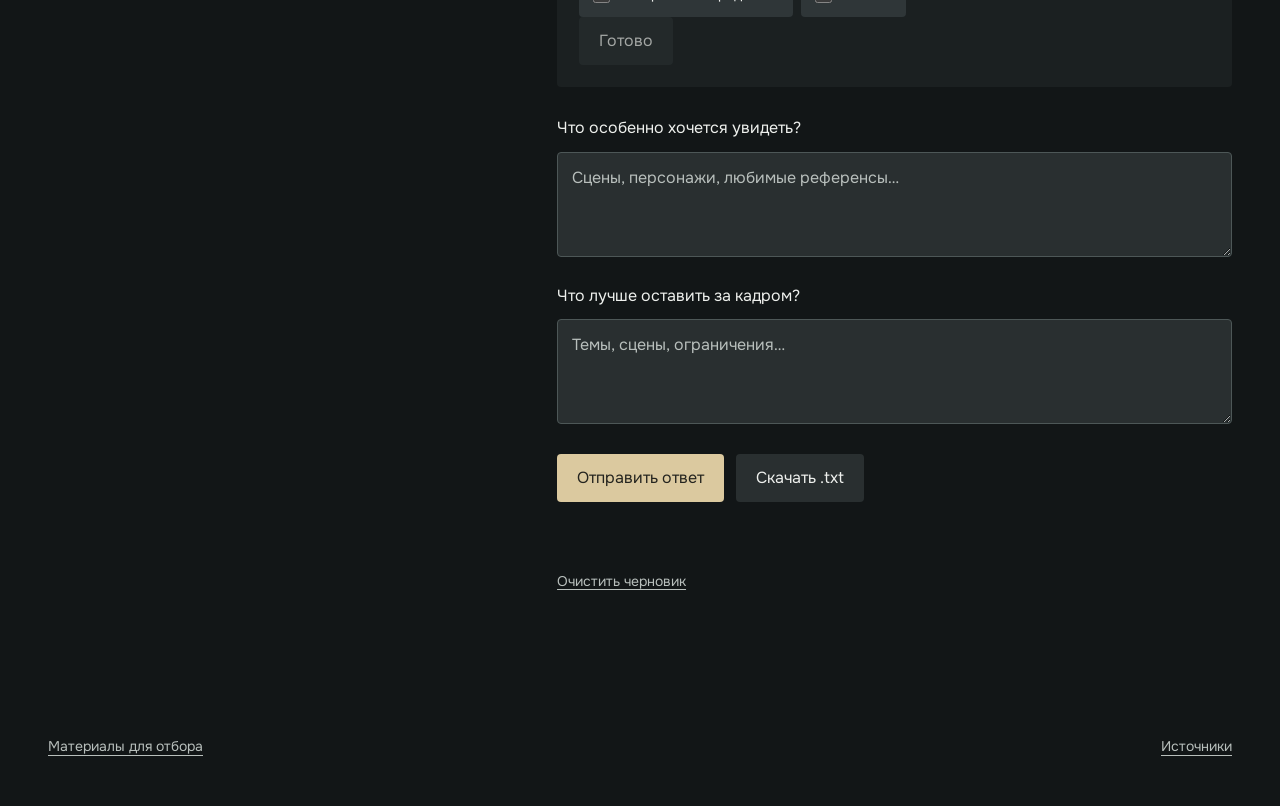
==== commit fb952933: "Require every survey answer before submission" ====
--- a/index.html
+++ b/index.html
@@ -7,7 +7,7 @@
   <meta name="description" content="Три мира для нашей следующей настольной ролевой игры. Прочитайте завязки, выберите атмосферу и расскажите, во что хочется сыграть.">
   <title>Выбор сеттинга — SCP, Wolf Among Us, Vampire</title>
   <link rel="icon" href="assets/favicon.svg" type="image/svg+xml">
-  <link rel="stylesheet" href="styles.css?v=c5eba6a68e">
+  <link rel="stylesheet" href="styles.css?v=964474c96a">
   <link rel="stylesheet" href="assets/fonts/settings-fonts.css?v=5baf0ed14a">
   <link rel="stylesheet" href="immersive.css?v=e7e435cd4b">
   <link rel="preload" href="assets/fonts/Onest-Variable.ttf" as="font" type="font/ttf" crossorigin>
@@ -15,7 +15,7 @@
   <script src="settings/anomalies/setting.js?v=44ac4ef236" defer></script>
   <script src="settings/urban-fantasy/setting.js?v=61e4d1903d" defer></script>
   <script src="settings/vampire/setting.js?v=bd96a815c8" defer></script>
-  <script src="app.js?v=cf80981804" defer></script>
+  <script src="app.js?v=af5e077e97" defer></script>
 </head>
 <body>
   <a class="skip-link" href="#main">К содержимому</a>
@@ -42,8 +42,9 @@
     <section id="vote" class="vote-section wrap" aria-labelledby="vote-title">
       <div class="vote-intro">
         <h2 id="vote-title">Ваш выбор</h2>
+        <p id="required-note" class="field-help">Все поля обязательны.</p>
       </div>
-      <form id="feedback-form" class="feedback-form">
+      <form id="feedback-form" class="feedback-form" novalidate aria-describedby="required-note">
         <div class="field">
           <label for="player-name">Как к вам обращаться <span class="secondary">(обязательно)</span></label>
           <input id="player-name" name="playerName" autocomplete="nickname" maxlength="60" placeholder="Имя или ник…" required>
@@ -57,11 +58,11 @@
         <p id="questions-confirmation" class="sr-only" role="status" aria-live="polite" hidden></p>
         <div class="field">
           <label for="wishes">Что особенно хочется увидеть?</label>
-          <textarea id="wishes" name="wishes" rows="3" maxlength="3000" placeholder="Сцены, персонажи, любимые референсы…"></textarea>
+          <textarea id="wishes" name="wishes" rows="3" maxlength="3000" placeholder="Сцены, персонажи, любимые референсы…" required></textarea>
         </div>
         <div class="field">
           <label for="boundaries">Что лучше оставить за кадром?</label>
-          <textarea id="boundaries" name="boundaries" rows="3" maxlength="3000" placeholder="Темы, сцены, ограничения…"></textarea>
+          <textarea id="boundaries" name="boundaries" rows="3" maxlength="3000" placeholder="Темы, сцены, ограничения…" required></textarea>
         </div>
         <div class="form-actions">
           <button type="submit" class="button primary">Отправить ответ</button>
--- a/styles.css
+++ b/styles.css
@@ -5,6 +5,7 @@
   font-display:swap
 }
 :root {
+  --validation-error:#ffb3a7;
   color-scheme:dark;
   --bg:#121617;
   --surface:#1b2021;
@@ -21,6 +22,10 @@
   font-synthesis:none;
   scroll-padding-top:24px
 }
+.setting-page:not([data-setting=vampire]) {--validation-error:#922d25}
+.validation-invalid {outline:2px solid var(--validation-error);outline-offset:8px}
+.field-error {color:var(--validation-error)!important;font-size:14px;line-height:1.5;margin:10px 0 0}
+.rating-row > .field-error {grid-column:1/-1}
 * {
   box-sizing:border-box
 }
